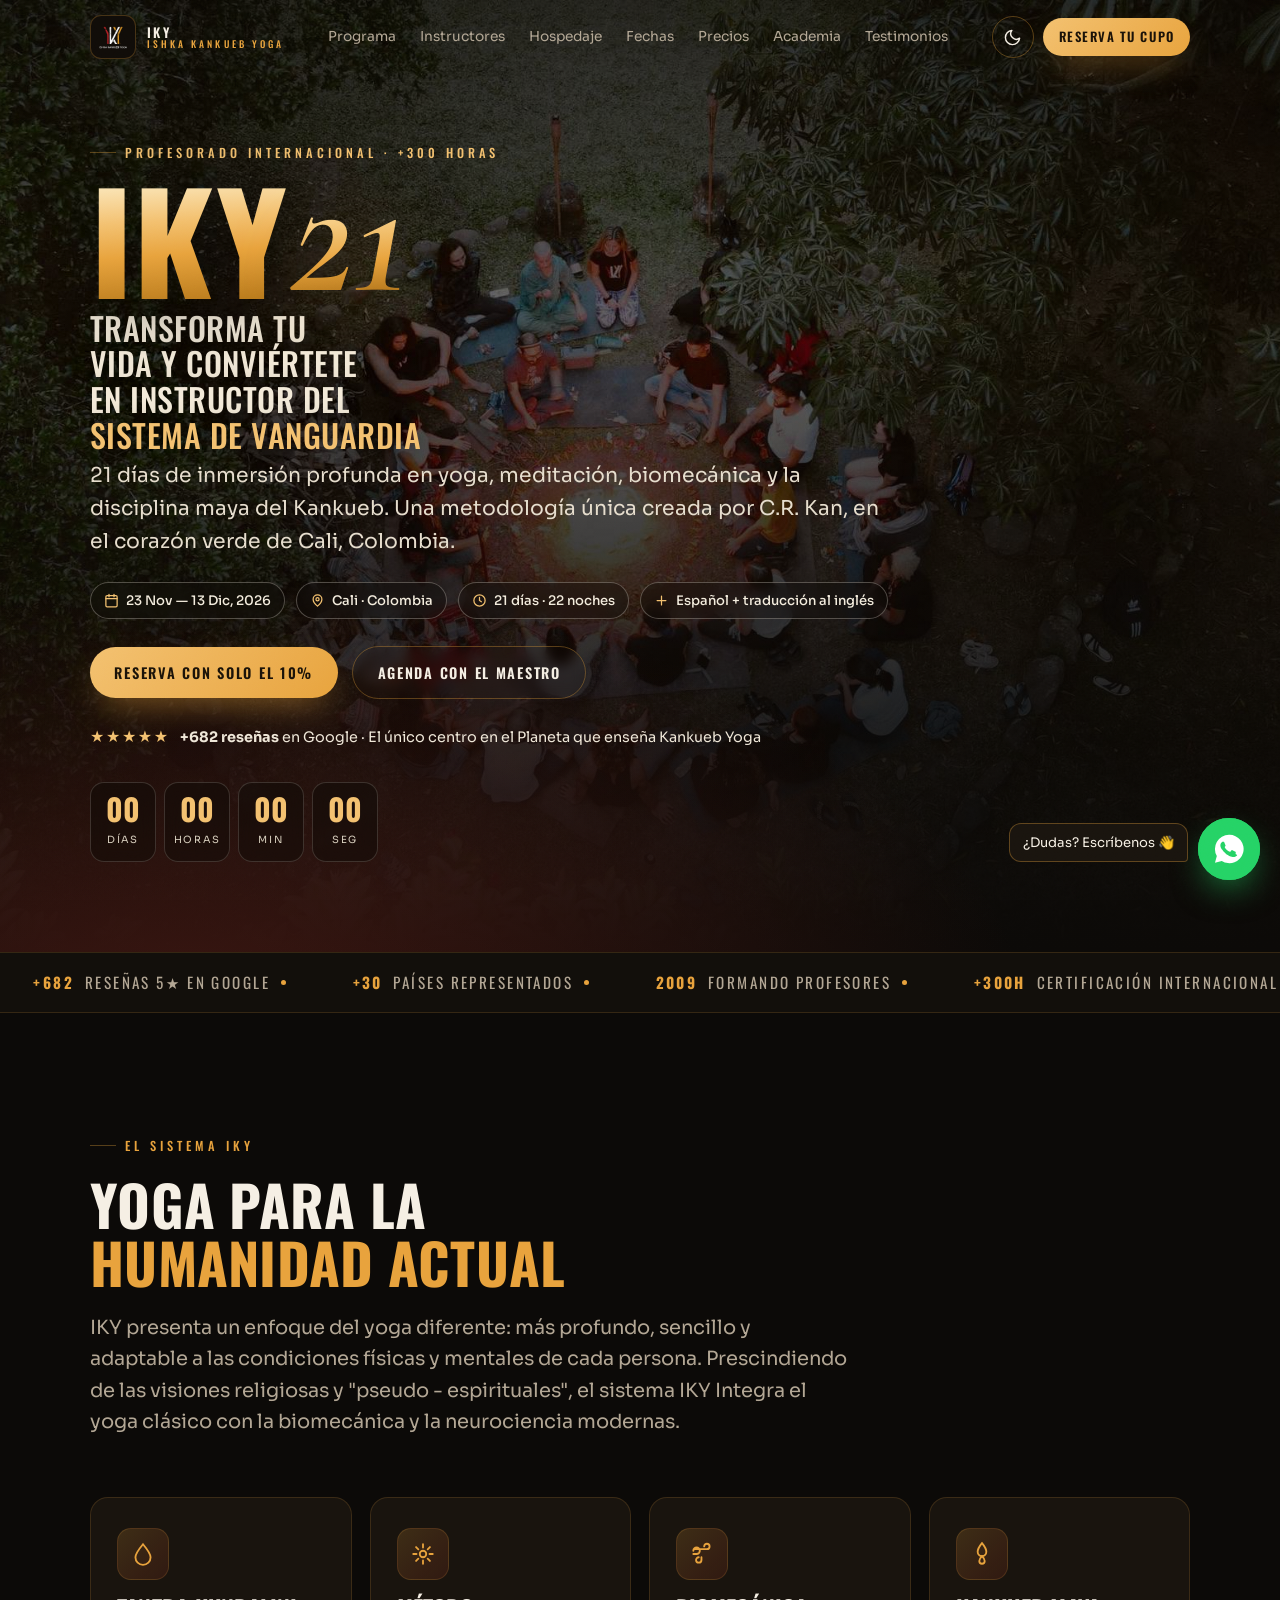
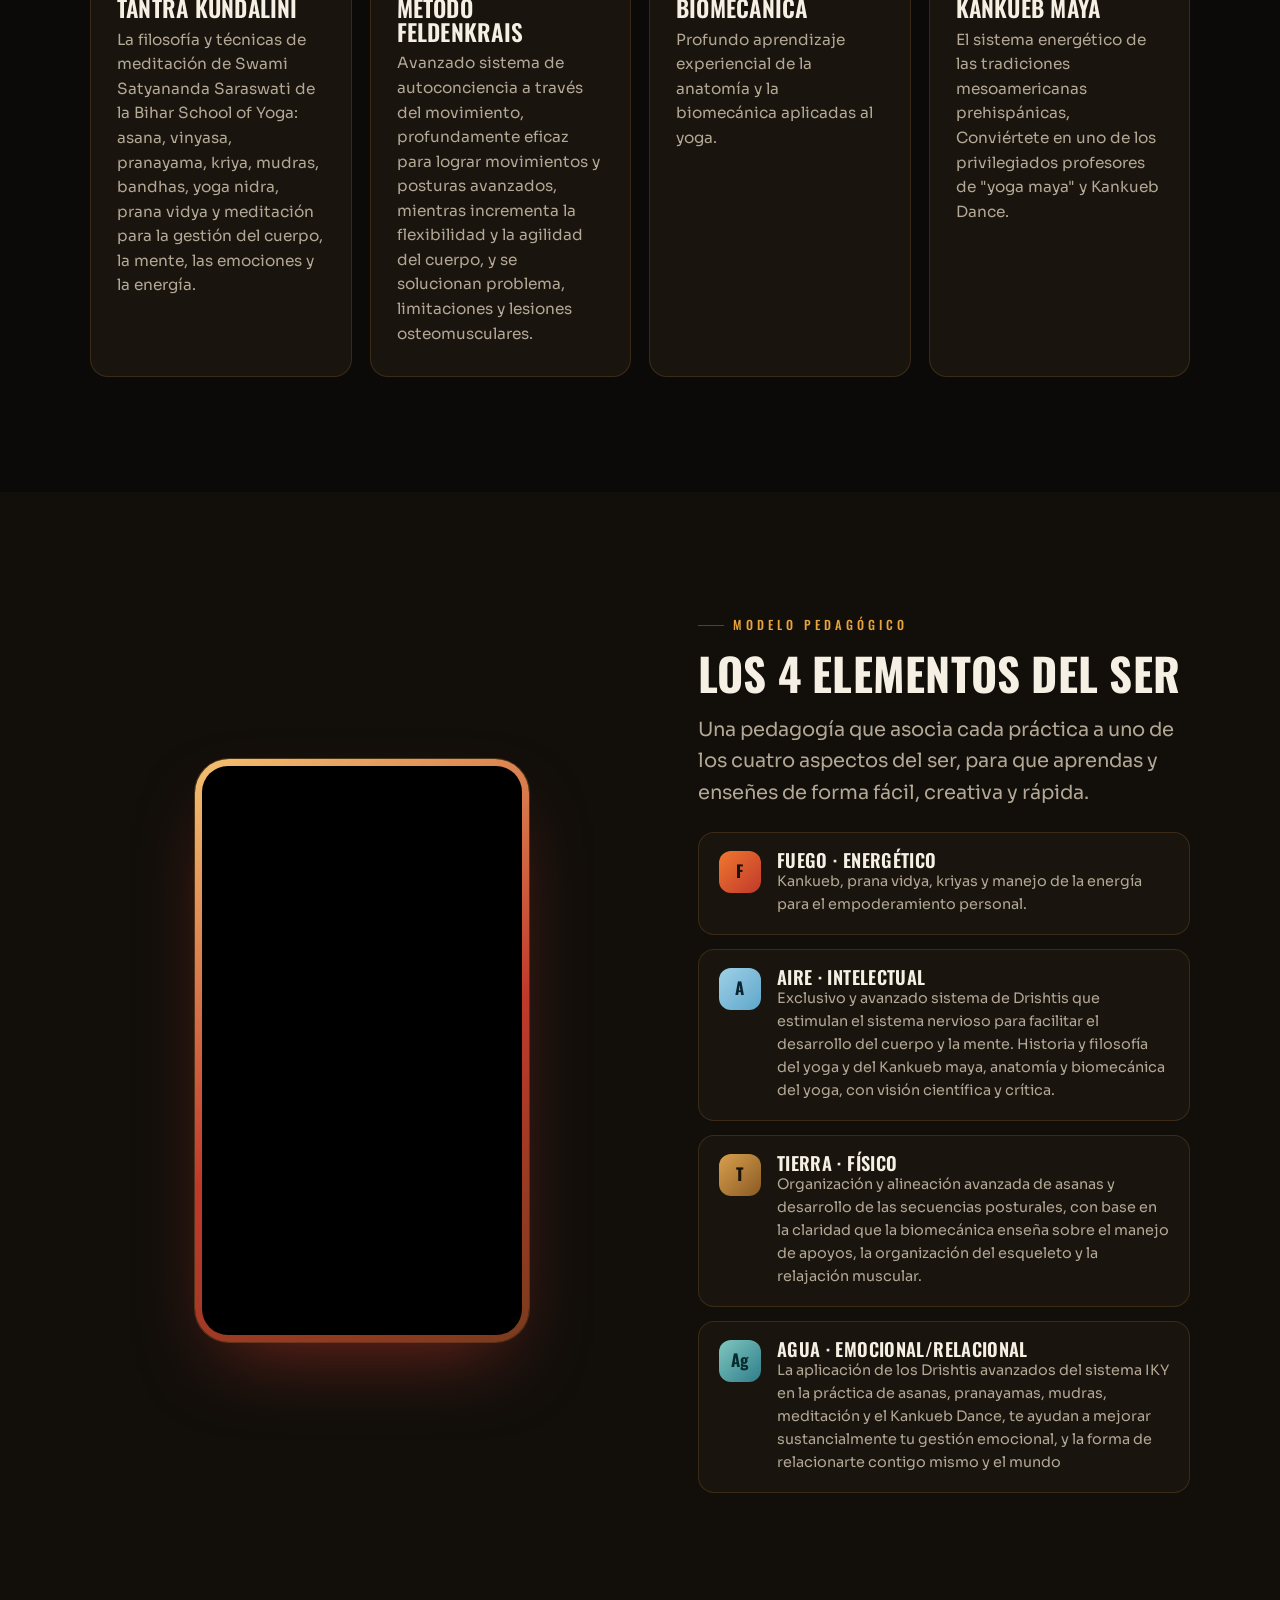
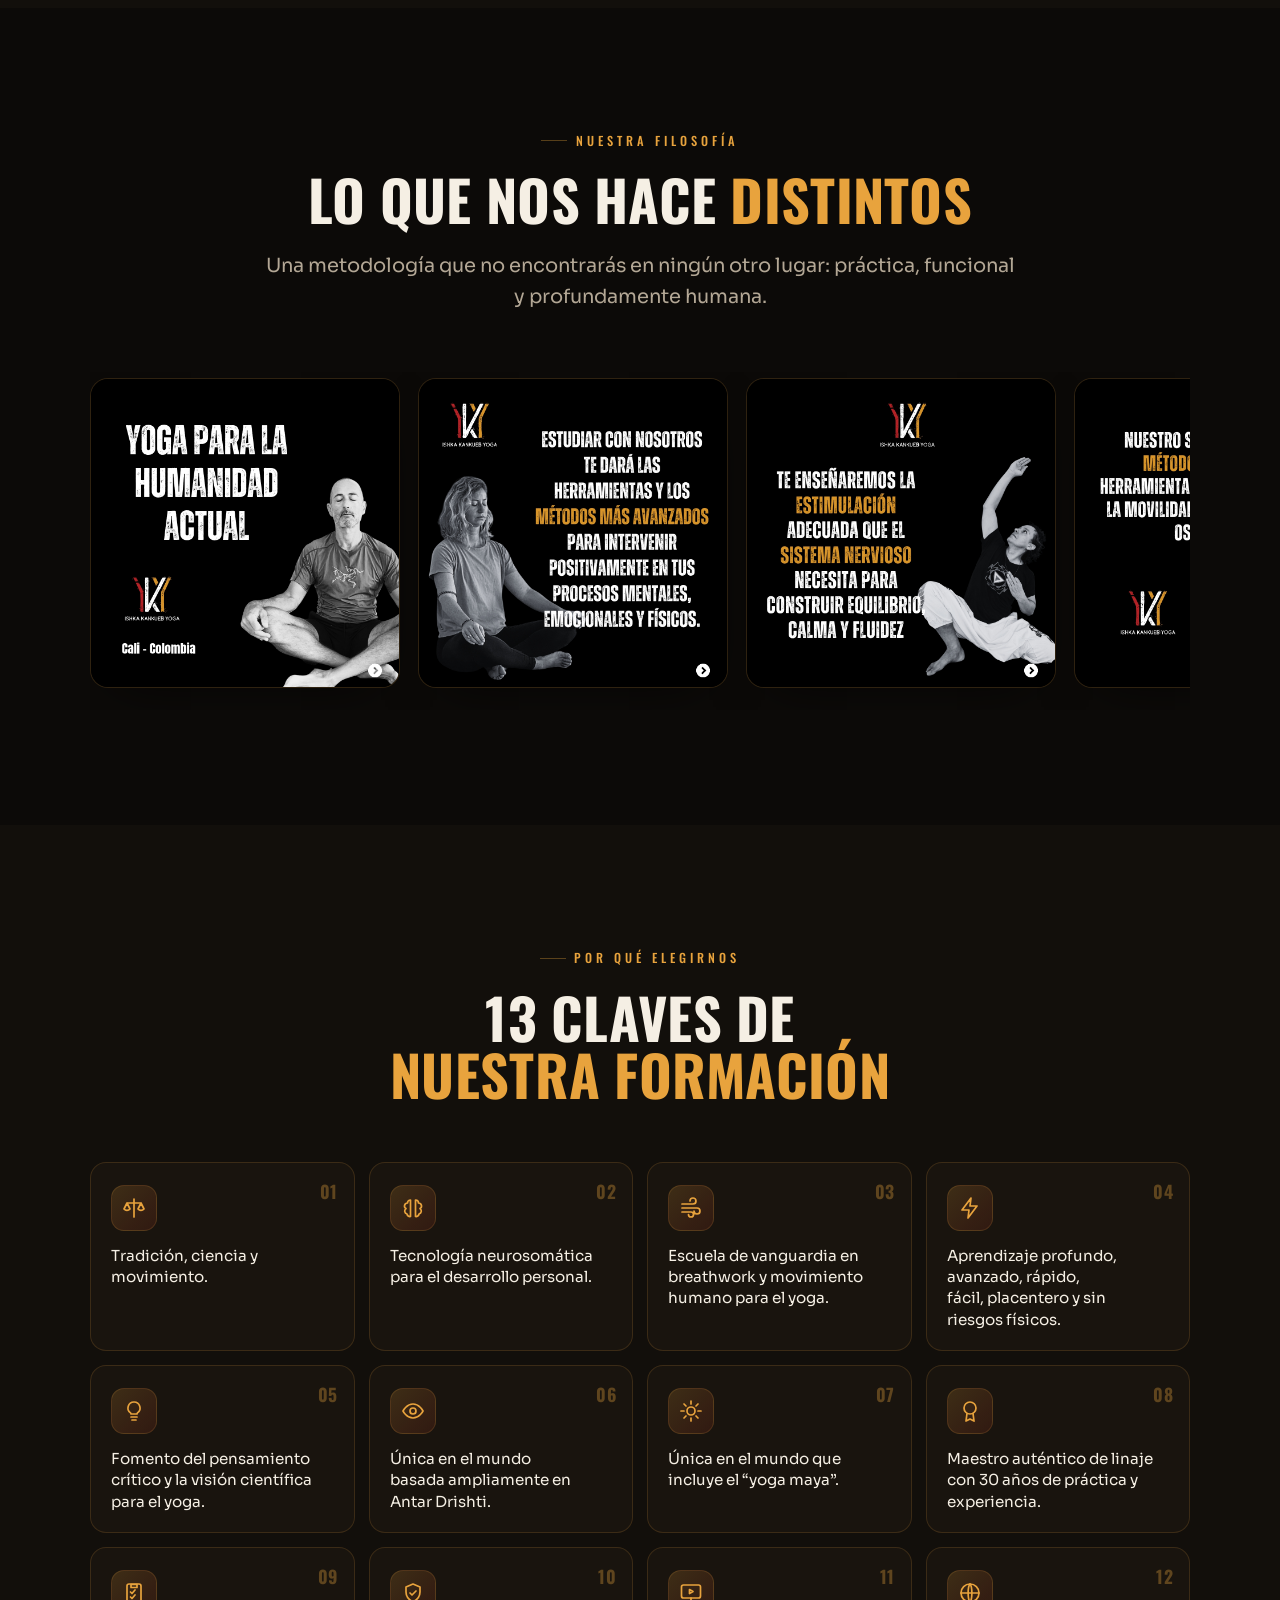
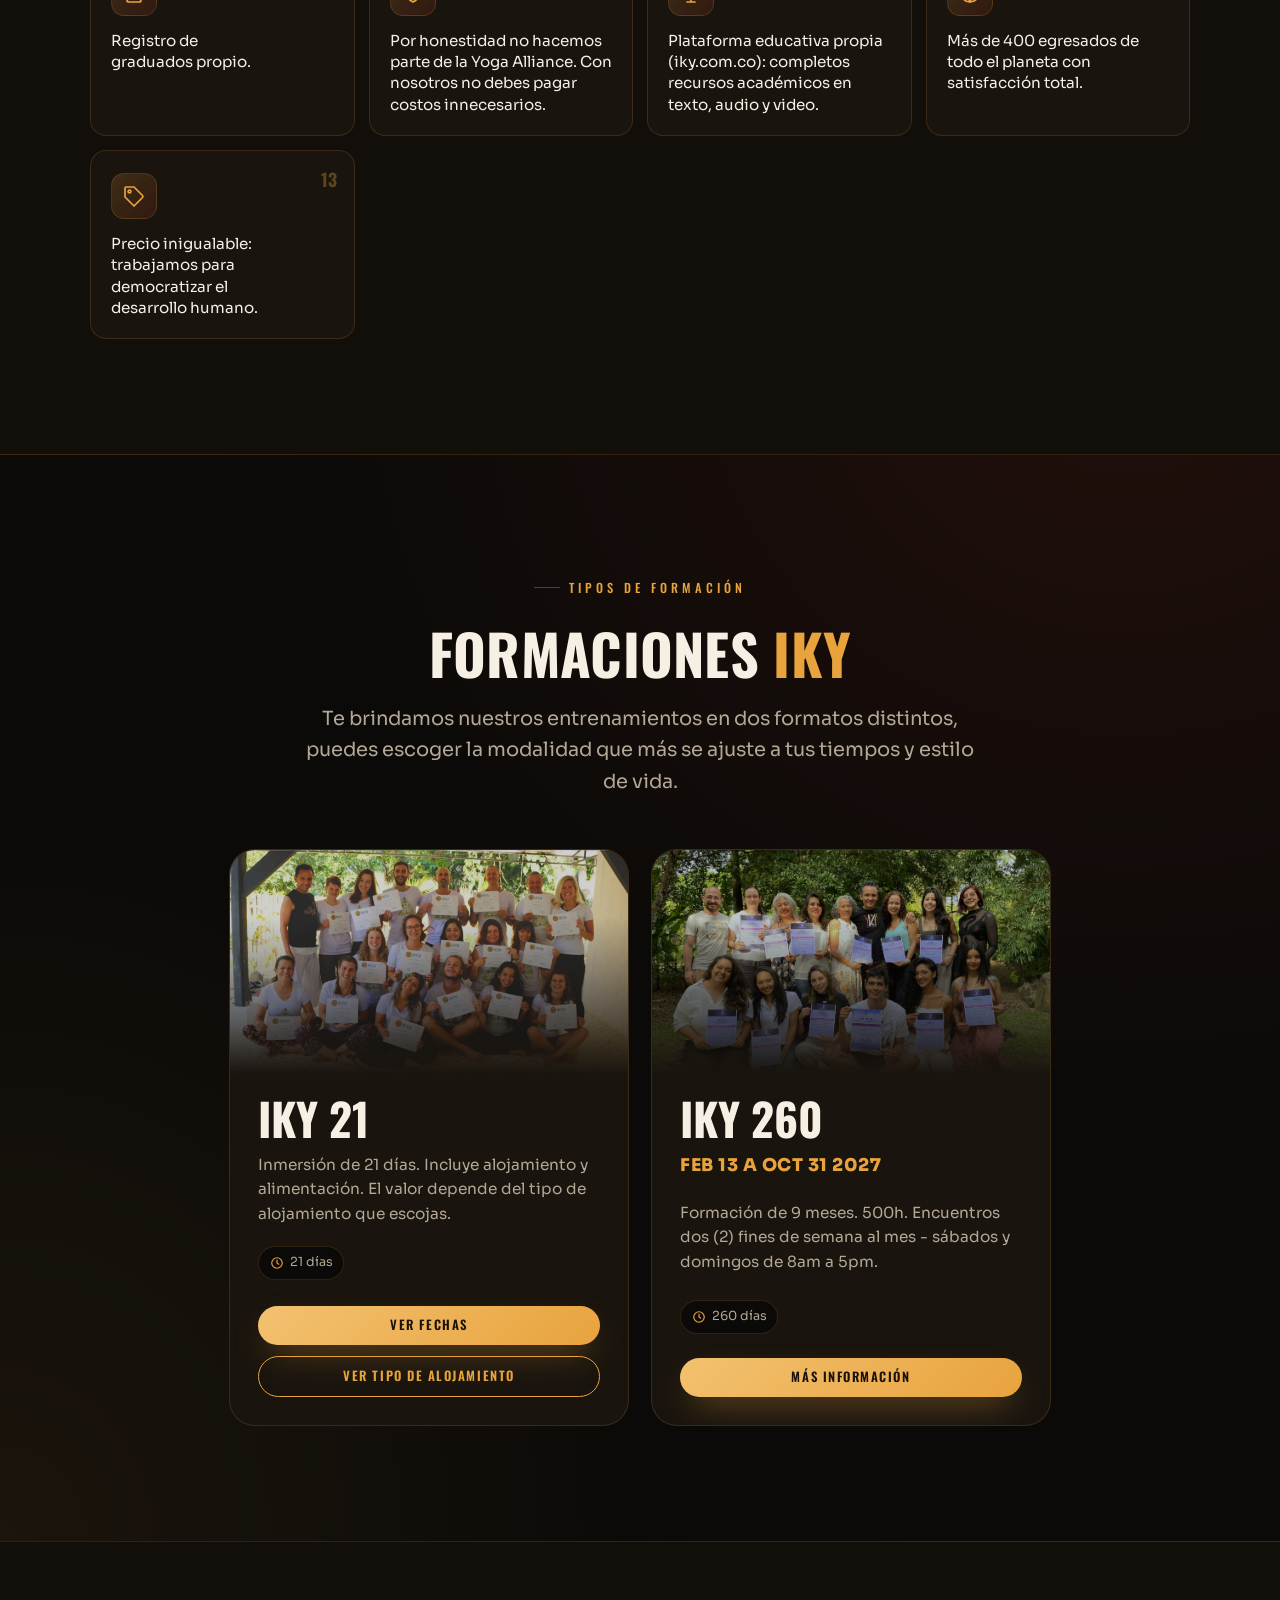
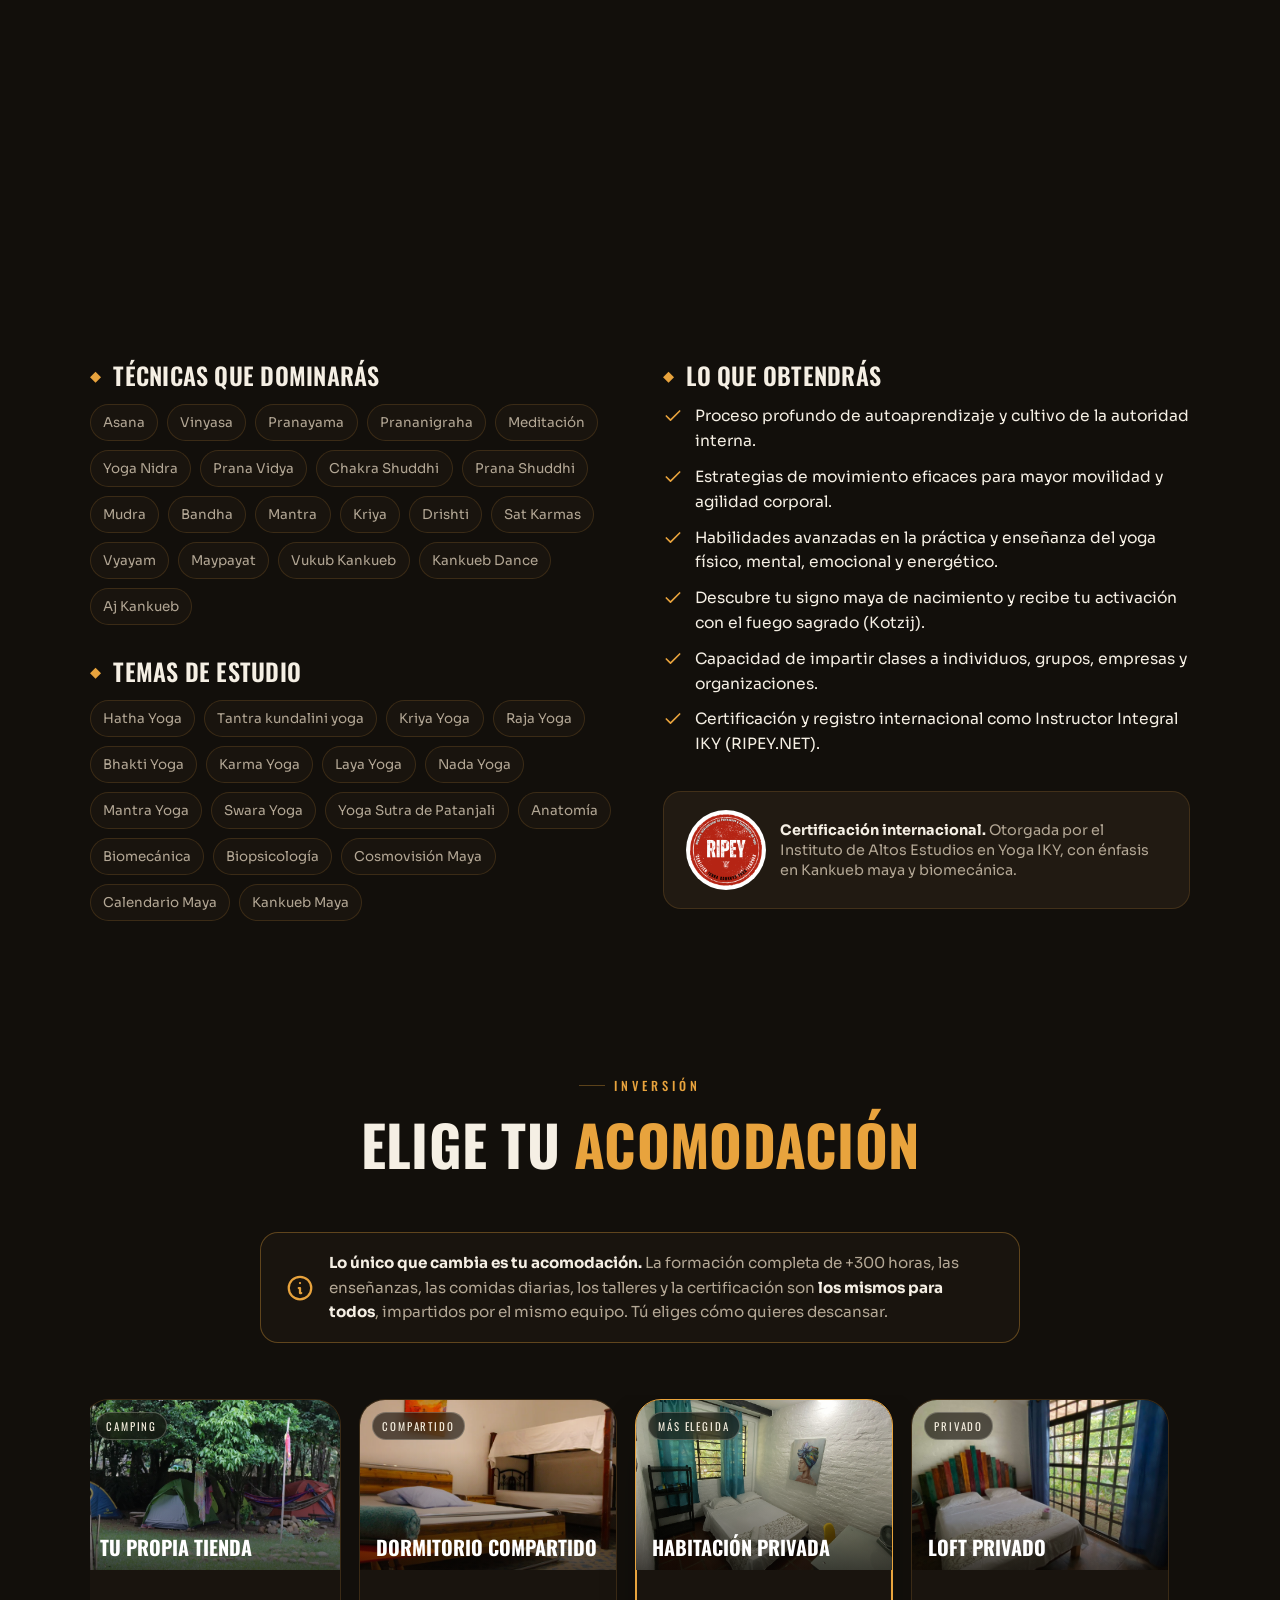
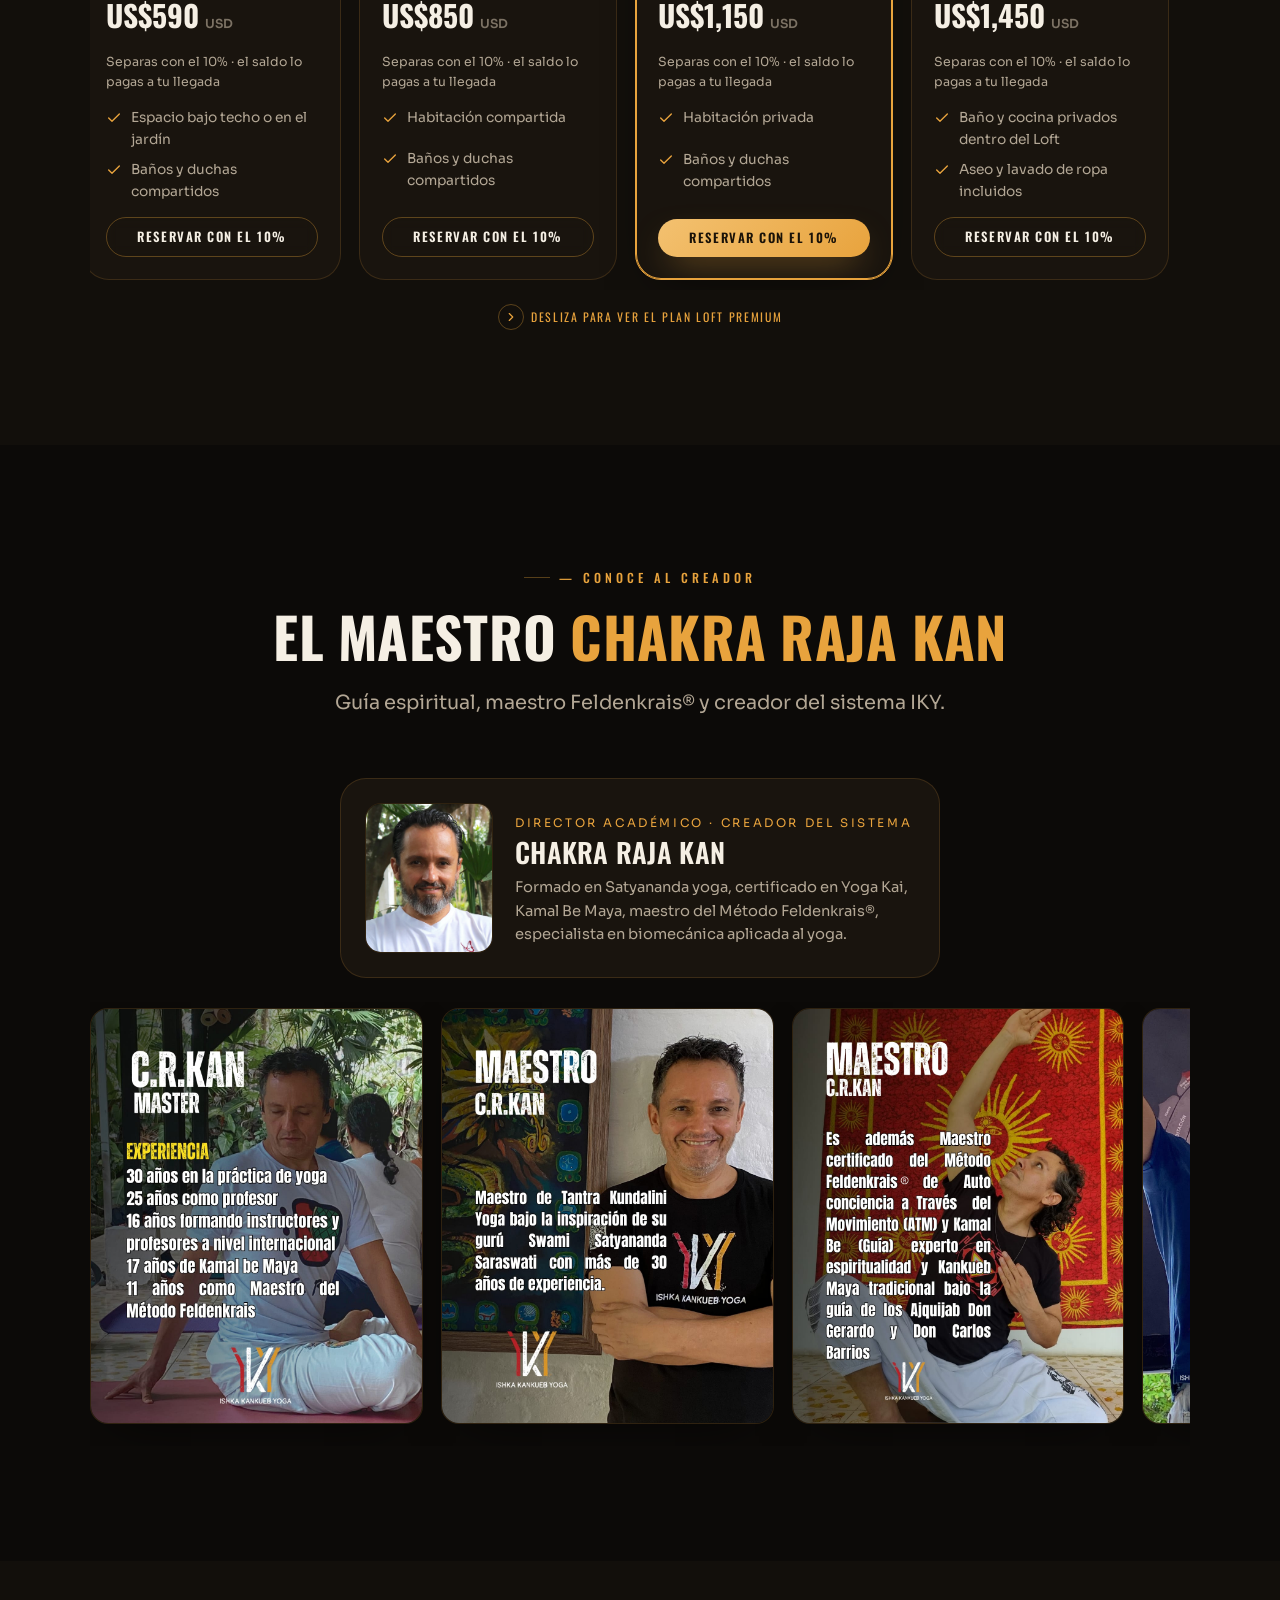
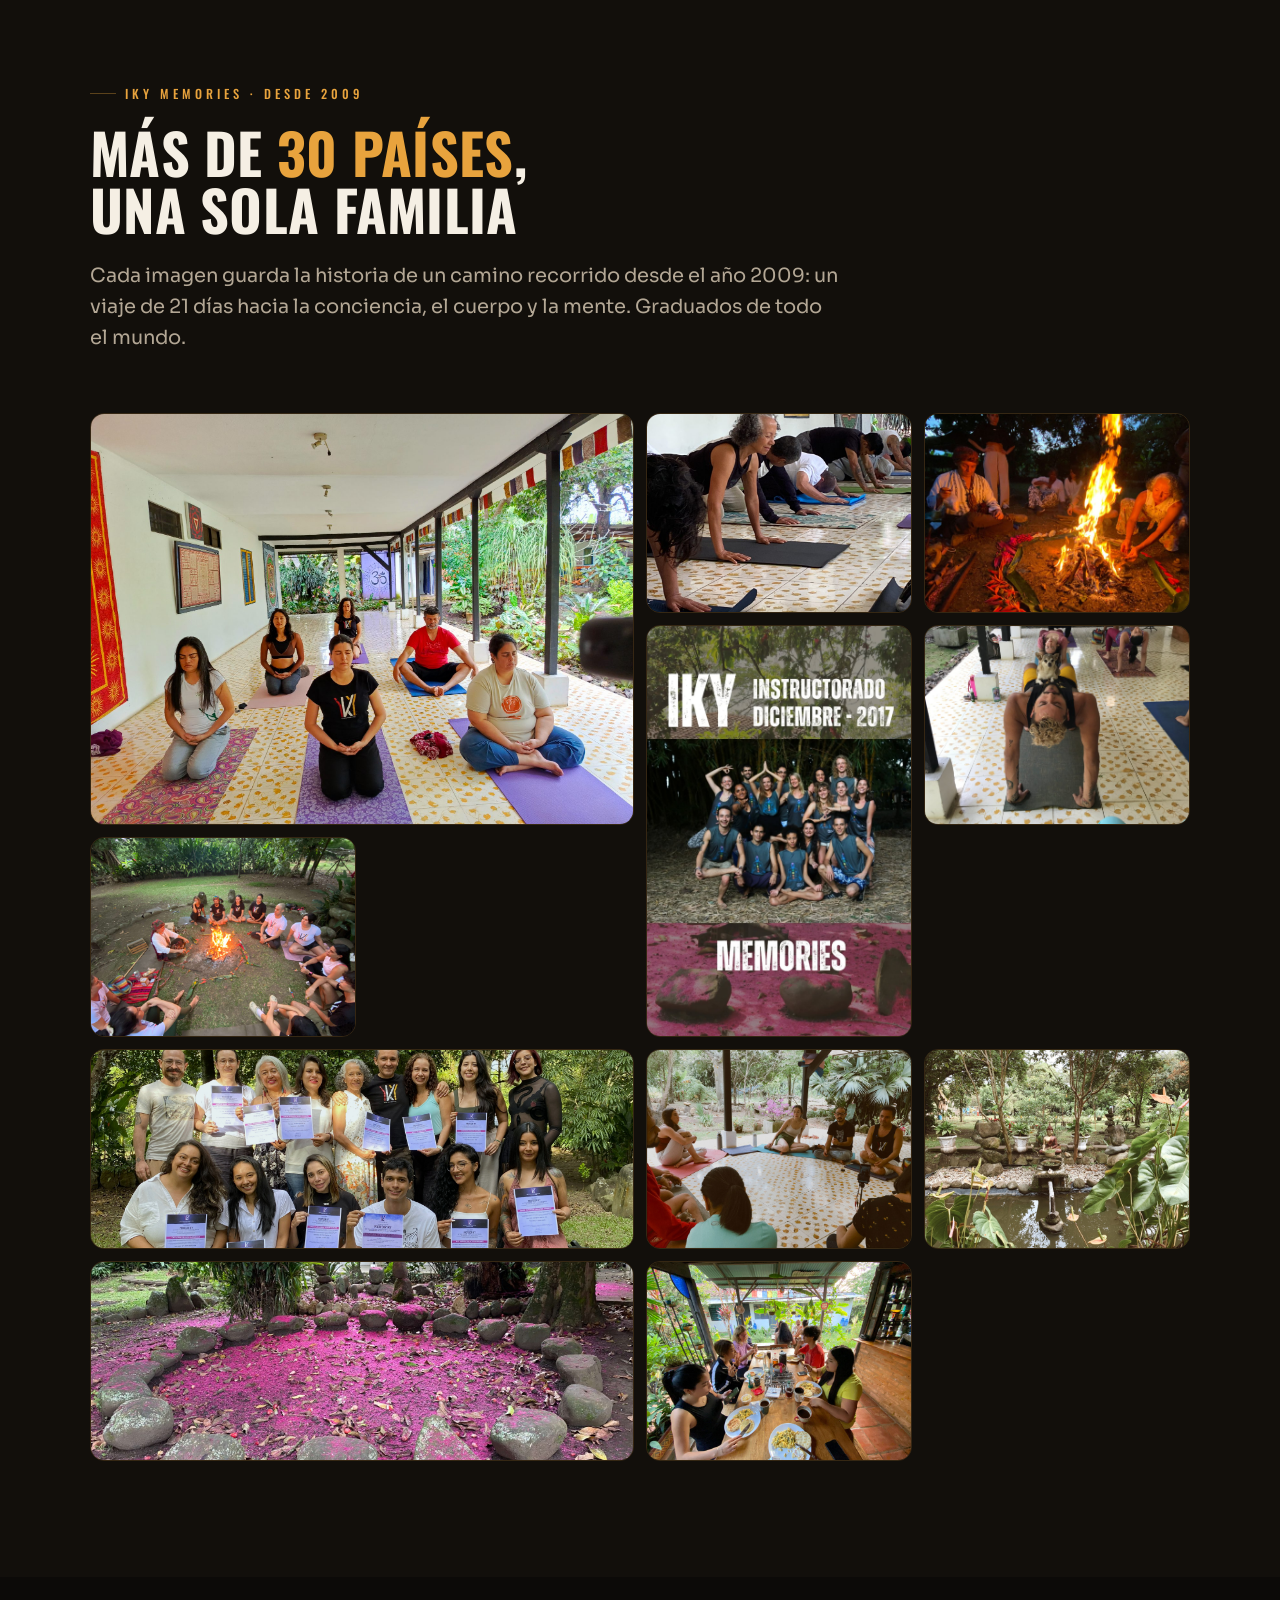
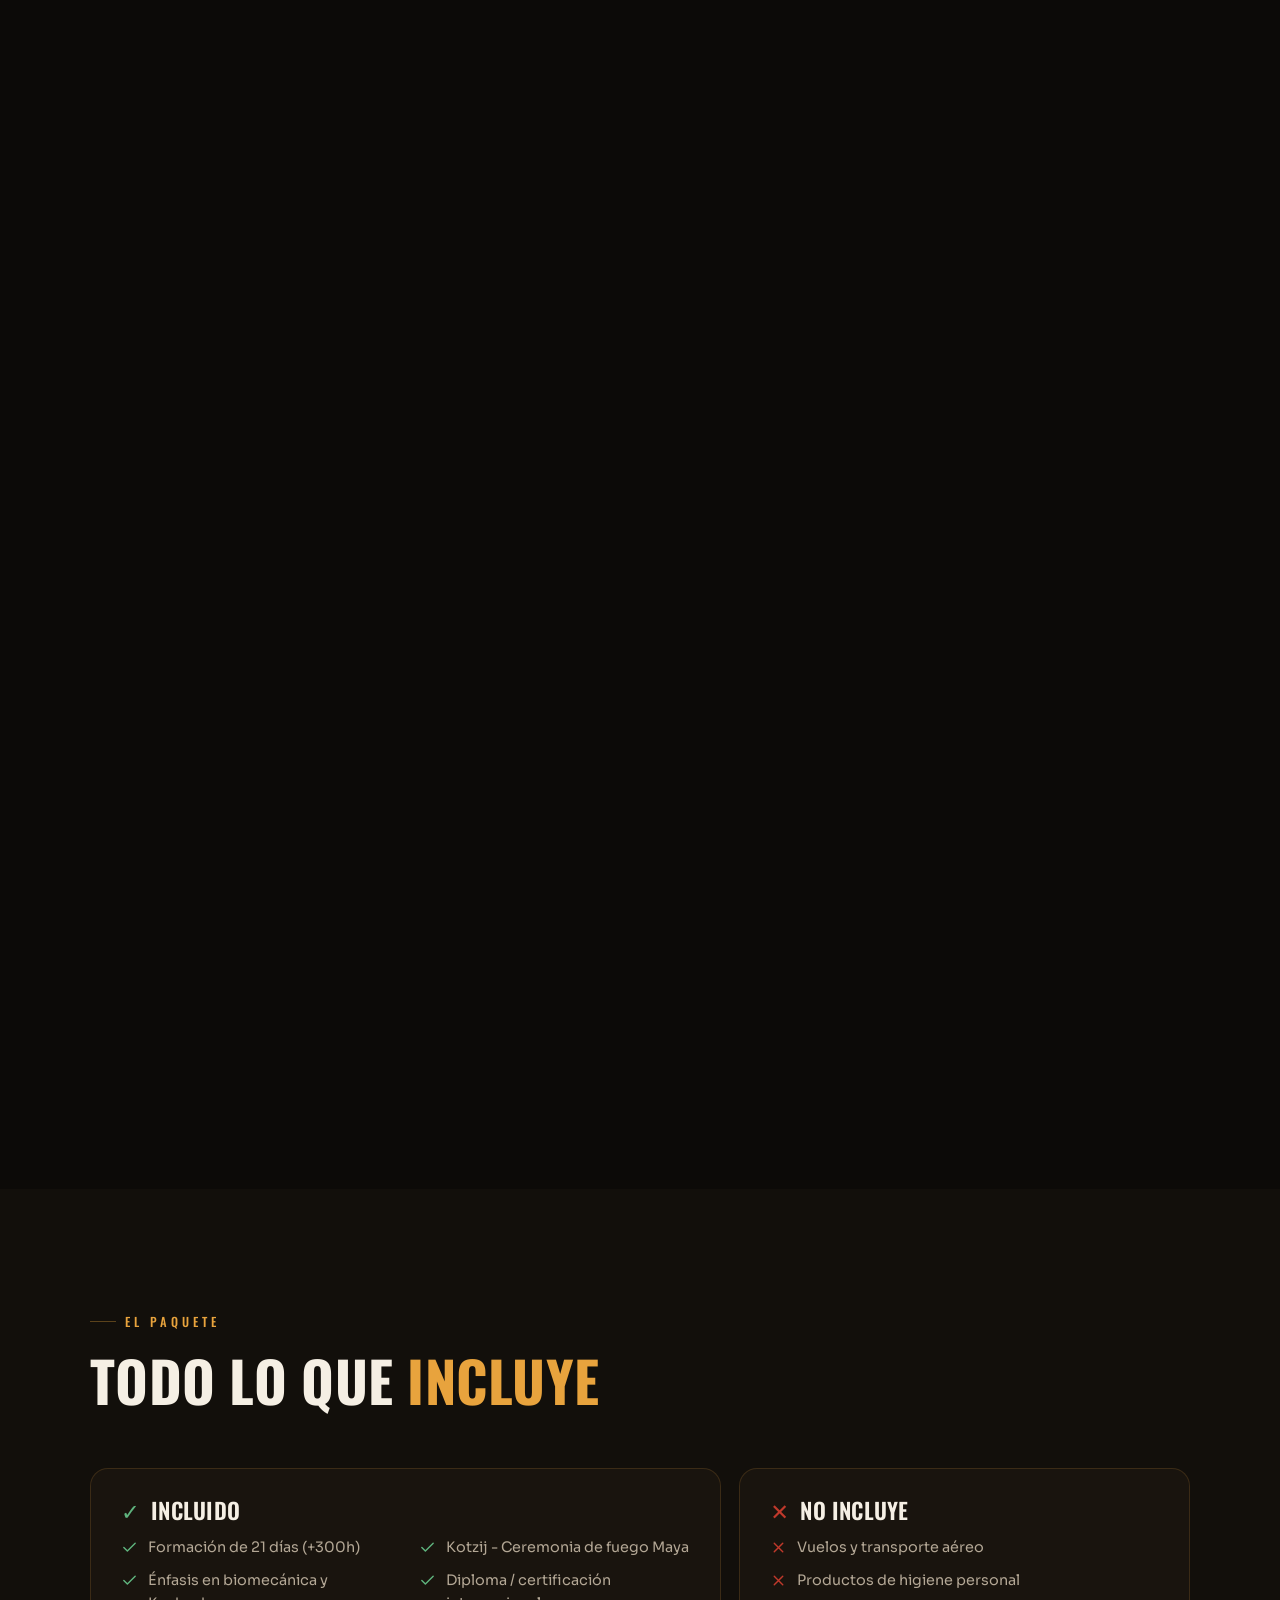
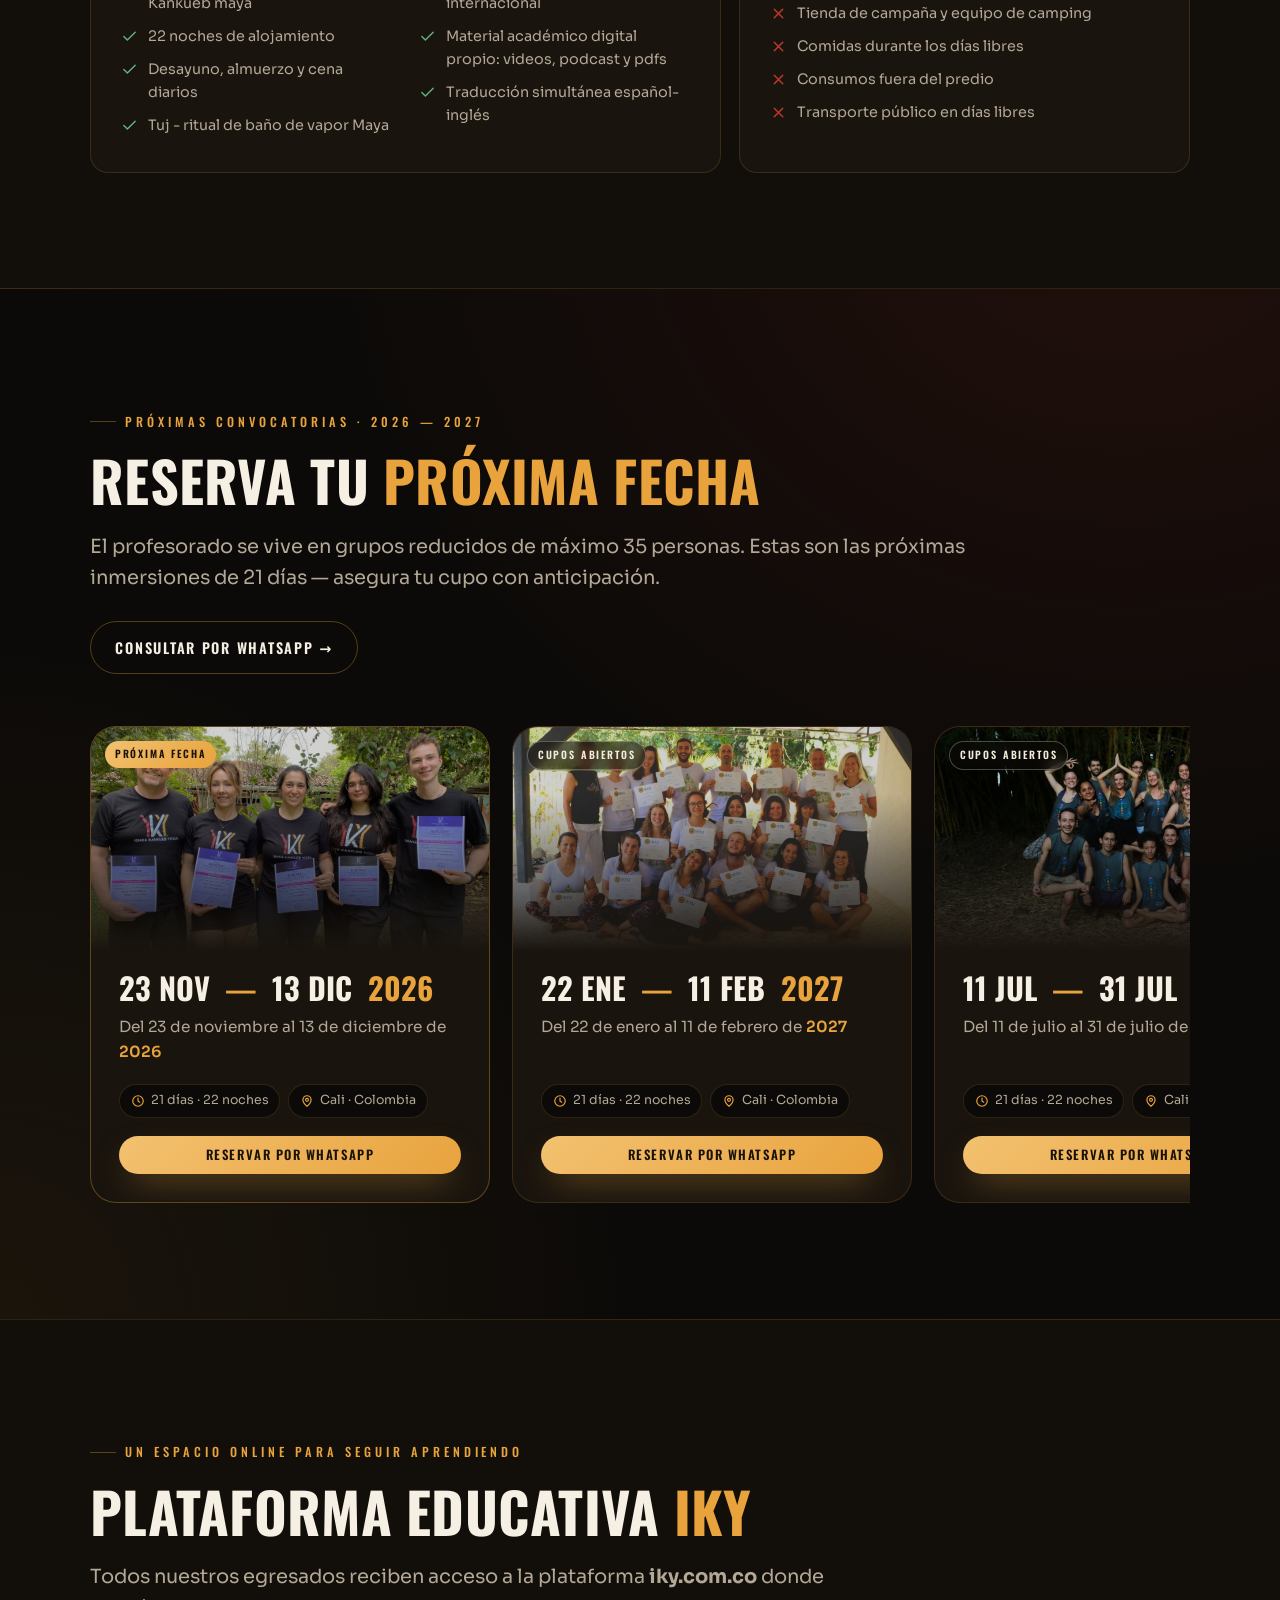
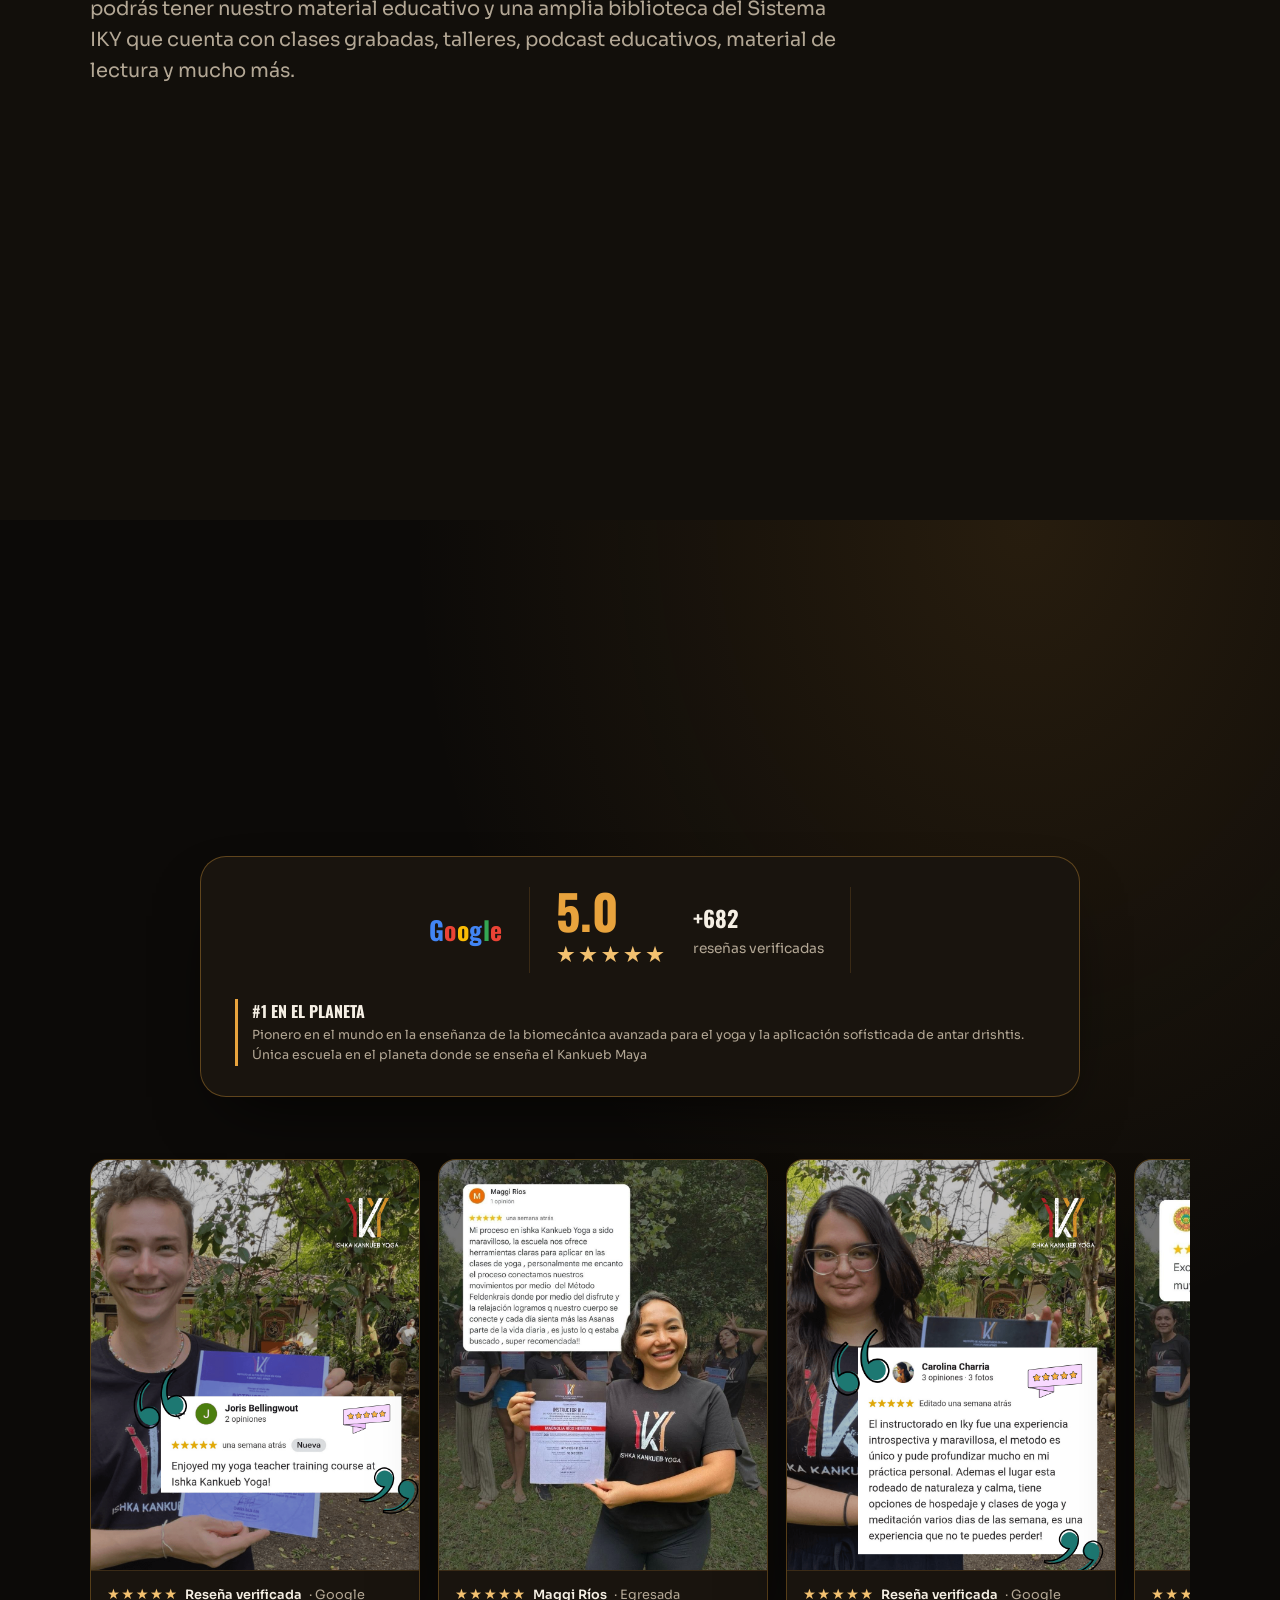
==== index.html @ 66e8e484 "Initial commit - IKY Trainings Website 2026" ====
<!DOCTYPE html>
<html lang="es" data-theme="dark">
<head>
<meta charset="UTF-8">
<meta name="viewport" content="width=device-width, initial-scale=1.0">
<title>IKY · Profesorado Internacional de Yoga, Meditación y Kankueb Maya — Cali, Colombia 2026</title>
<meta name="description" content="Profesorado de Yoga Integral IKY de +300 horas en Cali, Colombia. 21 días de inmersión en yoga, meditación, biomecánica y Kankueb maya. Inicia el 23 de noviembre de 2026. Reserva con solo el 10%.">
<link rel="preconnect" href="https://fonts.googleapis.com">
<link rel="preconnect" href="https://fonts.gstatic.com" crossorigin>
<link href="https://fonts.googleapis.com/css2?family=Cormorant+Garamond:ital,wght@0,500;0,600;0,700;1,500;1,600&family=Oswald:wght@400;500;600;700&family=Sora:wght@300;400;500;600&display=swap" rel="stylesheet">
<link rel="stylesheet" href="assets/css/styles.css">
</head>
<body>

<!-- ============ HEADER ============ -->
<header class="header" id="header">
  <div class="wrap header__bar">
    <a href="#top" class="brand" aria-label="IKY — Ishka Kankueb Yoga">
      <span class="brand__badge"><img src="assets/img/logo.png" alt="IKY"></span>
      <span class="brand__txt">IKY<small>Ishka Kankueb Yoga</small></span>
    </a>
    <nav class="nav" aria-label="Principal">
      <a href="#programa">Programa</a>
      <a href="#instructores">Instructores</a>
      <a href="#hospedaje">Hospedaje</a>
      <a href="#fechas">Fechas</a>
      <a href="#precios">Precios</a>
      <a href="#academia">Academia</a>
      <a href="#testimonios">Testimonios</a>
    </nav>
    <div class="header__actions">
      <button class="theme-toggle" id="themeToggle" aria-label="Cambiar tema claro/oscuro">
        <svg class="ico-moon" viewBox="0 0 24 24" fill="none" stroke="currentColor" stroke-width="1.8"><path d="M21 12.8A9 9 0 1 1 11.2 3a7 7 0 0 0 9.8 9.8Z" stroke-linecap="round" stroke-linejoin="round"/></svg>
        <svg class="ico-sun" viewBox="0 0 24 24" fill="none" stroke="currentColor" stroke-width="1.8"><circle cx="12" cy="12" r="4.2"/><path d="M12 2v2M12 20v2M4.9 4.9l1.4 1.4M17.7 17.7l1.4 1.4M2 12h2M20 12h2M4.9 19.1l1.4-1.4M17.7 6.3l1.4-1.4" stroke-linecap="round"/></svg>
      </button>
      <a href="#precios" class="btn btn--gold btn--sm">Reserva tu cupo</a>
      <button class="burger" id="burger" aria-label="Menú"><span></span><span></span><span></span></button>
    </div>
  </div>
</header>

<div class="mobile-menu" id="mobileMenu">
  <a href="#programa"><span>01</span>Programa</a>
  <a href="#instructores"><span>02</span>Instructores</a>
  <a href="#hospedaje"><span>03</span>Hospedaje</a>
  <a href="#fechas"><span>04</span>Fechas</a>
  <a href="#precios"><span>05</span>Precios</a>
  <a href="#academia"><span>06</span>Academia</a>
  <a href="#testimonios"><span>07</span>Testimonios</a>
</div>

<!-- ============ HERO ============ -->
<section class="hero" id="top">
  <div class="hero__bg"><img src="assets/img/web/real-hero.jpg" alt="Ishka Center, Cali — jardín, estanque y mandala del sistema IKY"></div>
  <div class="hero__veil"></div>
  <div class="hero__inner">
    <span class="eyebrow">Profesorado internacional · +300 horas</span>
    <h1 class="hero__lockup">
      <span class="hero__brand">IKY</span>
      <span class="hero__num">21</span>
    </h1>
    <p class="hero__tag">Transforma tu vida y conviértete en instructor del <em>sistema de vanguardia</em></p>
    <p class="hero__sub">21 días de inmersión profunda en yoga, meditación, biomecánica y la disciplina maya del Kankueb. Una metodología única creada por C.R. Kan, en el corazón verde de Cali, Colombia.</p>
    
    <div class="hero__meta">
      <span class="chip"><svg viewBox="0 0 24 24" fill="none" stroke="currentColor" stroke-width="2"><rect x="3" y="4" width="18" height="18" rx="2"/><path d="M3 9h18M8 2v4M16 2v4" stroke-linecap="round"/></svg> 23 Nov — 13 Dic, 2026</span>
      <span class="chip"><svg viewBox="0 0 24 24" fill="none" stroke="currentColor" stroke-width="2"><path d="M12 21s-7-5.3-7-11a7 7 0 0 1 14 0c0 5.7-7 11-7 11Z"/><circle cx="12" cy="10" r="2.5"/></svg> Cali · Colombia</span>
      <span class="chip"><svg viewBox="0 0 24 24" fill="none" stroke="currentColor" stroke-width="2"><circle cx="12" cy="12" r="9"/><path d="M12 7v5l3 2" stroke-linecap="round"/></svg> 21 días · 22 noches</span>
      <span class="chip"><svg viewBox="0 0 24 24" fill="none" stroke="currentColor" stroke-width="2"><path d="M5 12h14M12 5v14" stroke-linecap="round"/></svg> Español + traducción al inglés</span>
    </div>
    <div class="hero__cta">
      <a href="#precios" class="btn btn--gold">Reserva con solo el 10%</a>
      <a href="#agenda" class="btn btn--ghost">Agenda con el Maestro</a>
    </div>
    <div class="hero__rating">
      <span class="stars">★★★★★</span>
      <span><strong>+682 reseñas</strong> en Google · El único centro en el Planeta que enseña Kankueb Yoga</span>
    </div>
    <div class="countdown" id="countdown" aria-label="Cuenta regresiva al inicio">
      <div class="cd"><b data-cd="d">00</b><span>Días</span></div>
      <div class="cd"><b data-cd="h">00</b><span>Horas</span></div>
      <div class="cd"><b data-cd="m">00</b><span>Min</span></div>
      <div class="cd"><b data-cd="s">00</b><span>Seg</span></div>
    </div>
  </div>
</section>

<!-- ============ TRUST MARQUEE ============ -->
<div class="trust">
  <div class="trust__track" id="trustTrack">
    <!-- duplicated in JS -->
  </div>
</div>

<!-- ============ EL SISTEMA ============ -->
<section class="band band--photo" id="sistema" style="--band-img:url('assets/img/web/real-jardin-zen.jpg')">
  <div class="wrap">
    <div class="shead reveal">
      <span class="eyebrow">El Sistema IKY</span>
      <h2 class="section-title">Yoga para la <span class="gold">humanidad actual</span></h2>
      <p class="lead">IKY presenta un enfoque del yoga diferente: más profundo, sencillo y adaptable a las condiciones físicas y mentales de cada persona. Prescindiendo de las visiones religiosas y "pseudo - espirituales", el sistema IKY Integra el yoga clásico con la biomecánica y la neurociencia modernas.</p>
    </div>
    <div class="feature-grid">
         <article class="fcard reveal d3">
        <div class="fcard__ic"><svg viewBox="0 0 24 24" fill="none" stroke="currentColor" stroke-width="1.7"><path d="M12 3C7 9 5 12 5 15a7 7 0 0 0 14 0c0-3-2-6-7-12Z"/></svg></div>
        <span class="fcard__n"></span>
        <h3>Tantra Kundalini</h3>
        <p>La filosofía y técnicas de meditación de Swami Satyananda Saraswati de la Bihar School of Yoga: asana, vinyasa, pranayama, kriya, mudras, bandhas, yoga nidra, prana vidya y meditación para la gestión del cuerpo, la mente, las emociones y la energía.</p>
      </article>
       <article class="fcard reveal d2">
        <div class="fcard__ic"><svg viewBox="0 0 24 24" fill="none" stroke="currentColor" stroke-width="1.7"><circle cx="12" cy="12" r="3"/><path d="M12 3v3M12 18v3M3 12h3M18 12h3M5.6 5.6l2.1 2.1M16.3 16.3l2.1 2.1M18.4 5.6l-2.1 2.1M7.7 16.3l-2.1 2.1" stroke-linecap="round"/></svg></div>
        <span class="fcard__n"></span>
        <h3>Método Feldenkrais</h3>
        <p>Avanzado sistema de autoconciencia a través del movimiento, profundamente eficaz para lograr movimientos y posturas avanzados, mientras incrementa la flexibilidad y la agilidad del cuerpo, y se solucionan problema, limitaciones y lesiones osteomusculares.</p>
      </article>
      <article class="fcard reveal d1">
        <div class="fcard__ic"><svg viewBox="0 0 24 24" fill="none" stroke="currentColor" stroke-width="1.7"><path d="M4 9a3 3 0 1 1 3 3H4M9 15a2.5 2.5 0 1 0 2.5 2.5V15M14 5a2.5 2.5 0 1 1 2.5 2.5H6" stroke-linecap="round" stroke-linejoin="round"/></svg></div>
        <span class="fcard__n"></span>
        <h3>Biomecánica</h3>
        <p>Profundo aprendizaje experiencial de la anatomía y la biomecánica aplicadas al yoga.</p>
      </article>
      
      <article class="fcard reveal">
        <div class="fcard__ic"><svg viewBox="0 0 24 24" fill="none" stroke="currentColor" stroke-width="1.7"><path d="M12 2c2.5 3 4 5.5 4 8a4 4 0 0 1-8 0c0-2.5 1.5-5 4-8Z"/><path d="M12 14c1.5 1.5 2.5 3 2.5 4.5a2.5 2.5 0 0 1-5 0c0-1.5 1-3 2.5-4.5Z"/></svg></div>
        <span class="fcard__n"></span>
        <h3>Kankueb Maya</h3>
        <p>El sistema energético de las tradiciones mesoamericanas prehispánicas, Conviértete en uno de los privilegiados profesores de "yoga maya" y Kankueb Dance.</p>
      </article>
     
    </div>
  </div>
</section>

<!-- ============ 4 ELEMENTOS / MANDALA ============ -->
<section class="band band--alt">
  <div class="wrap">
    <div class="elements">
      <!-- ========== VIDEO · 4 ELEMENTOS (YouTube, embed directo) ==========
           PARA CAMBIAR EL VIDEO: cambia SOLO el ID del video en la URL del iframe
           ( .../embed/ESTE_ID?... ). El video debe estar PÚBLICO y permitir inserción. -->
      <div class="method-frame reveal">
        <div class="video-embed video-embed--vertical">
          <iframe src="https://www.youtube.com/embed/tKlFHOVv6C8?rel=0&modestbranding=1&playsinline=1"
            title="Testimonio en video del método IKY"
            loading="lazy"
            allow="accelerometer; autoplay; clipboard-write; encrypted-media; gyroscope; picture-in-picture; web-share"
            referrerpolicy="strict-origin-when-cross-origin"
            allowfullscreen></iframe>
        </div>
      </div>
      <div>
        <span class="eyebrow reveal">Modelo pedagógico</span>
        <h2 class="section-title reveal" style="font-size:clamp(1.8rem,4vw,2.8rem)">Los 4 elementos del ser</h2>
        <p class="lead reveal" style="margin-bottom:24px">Una pedagogía que asocia cada práctica a uno de los cuatro aspectos del ser, para que aprendas y enseñes de forma fácil, creativa y rápida.</p>
        <div class="el-list">
          <div class="el el--fuego reveal"><div class="el__dot">F</div><div><h4>Fuego · Energético</h4><p>Kankueb, prana vidya, kriyas y manejo de la energía para el empoderamiento personal.</p></div></div>
          <div class="el el--aire reveal d1"><div class="el__dot">A</div><div><h4>Aire · Intelectual</h4><p>Exclusivo y avanzado sistema de Drishtis que estimulan el sistema nervioso para facilitar el desarrollo del cuerpo y la mente. Historia y filosofía del yoga y del Kankueb maya, anatomía y biomecánica del yoga, con visión científica y crítica.</p></div></div>
          <div class="el el--tierra reveal d2"><div class="el__dot">T</div><div><h4>Tierra · Físico</h4><p>Organización y alineación avanzada de asanas y desarrollo de las secuencias posturales, con base en la claridad que la biomecánica enseña sobre el manejo de apoyos, la organización del esqueleto y la relajación muscular.</p></div></div>
          <div class="el el--agua reveal d3"><div class="el__dot">Ag</div><div><h4>Agua · Emocional/relacional</h4><p>La aplicación de los Drishtis avanzados del sistema IKY en la práctica de asanas, pranayamas, mudras, meditación y el Kankueb Dance, te ayudan a mejorar sustancialmente tu gestión emocional, y la forma de relacionarte contigo mismo y el mundo</p></div></div>
        </div>
      </div>
    </div>
  </div>
</section>

<!-- ============ FILOSOFÍA RAIL ============ -->
<section class="band">
  <div class="wrap">
    <div class="shead center reveal">
      <span class="eyebrow" style="justify-content:center">Nuestra filosofía</span>
      <h2 class="section-title">Lo que nos hace <span class="gold">distintos</span></h2>
      <p class="lead">Una metodología que no encontrarás en ningún otro lugar: práctica, funcional y profundamente humana.</p>
    </div>
  </div>
  <div class="wrap reveal">
    <div class="qrail">
      <div class="qcard"><img src="assets/img/filo-1.jpg" alt="Filosofía IKY 1" loading="lazy"></div>
      <div class="qcard"><img src="assets/img/filo-2.jpg" alt="Filosofía IKY 2" loading="lazy"></div>
      <div class="qcard"><img src="assets/img/filo-3.jpg" alt="Filosofía IKY 3" loading="lazy"></div>
      <div class="qcard"><img src="assets/img/filo-4.jpg" alt="Filosofía IKY 4" loading="lazy"></div>
      <div class="qcard"><img src="assets/img/filo-5.jpg" alt="Filosofía IKY 5" loading="lazy"></div>
      <div class="qcard"><img src="assets/img/filo-6.jpg" alt="Filosofía IKY 6" loading="lazy"></div>
      <div class="qcard"><img src="assets/img/filo-7.jpg" alt="Filosofía IKY 7" loading="lazy"></div>
      <div class="qcard"><img src="assets/img/filo-8.jpg" alt="Filosofía IKY 8" loading="lazy"></div>
      <div class="qcard"><img src="assets/img/filo-9.jpg" alt="Filosofía IKY 9" loading="lazy"></div>
      <div class="qcard"><img src="assets/img/filo-10.jpg" alt="Filosofía IKY 10" loading="lazy"></div>
    </div>
  </div>
</section>

<!-- ============ 13 CLAVES + PARA TI ============ -->
<section class="band band--alt" id="claves">
  <div class="wrap">
    <div class="shead center reveal">
      <span class="eyebrow" style="justify-content:center">Por qué elegirnos</span>
      <h2 class="section-title">13 claves de <span class="gold">nuestra formación</span></h2>
    </div>

    <div class="keys keys--slider reveal">
      <article class="key"><span class="key__n">01</span><span class="key__ic"><svg viewBox="0 0 24 24" fill="none" stroke="currentColor" stroke-width="1.7"><path d="M12 3v18M5 7l-3 6a4 4 0 0 0 6 0L5 7Zm14 0-3 6a4 4 0 0 0 6 0l-3-6Z" stroke-linecap="round" stroke-linejoin="round"/><path d="M6 7h12" stroke-linecap="round"/></svg></span><p>Tradición, ciencia y movimiento.</p></article>
      <article class="key"><span class="key__n">02</span><span class="key__ic"><svg viewBox="0 0 24 24" fill="none" stroke="currentColor" stroke-width="1.7"><path d="M9.5 4a3 3 0 0 0-3 3 3 3 0 0 0-1.5 5.6A3 3 0 0 0 6 18a3 3 0 0 0 3.5 2.5V4Zm5 0a3 3 0 0 1 3 3 3 3 0 0 1 1.5 5.6A3 3 0 0 1 18 18a3 3 0 0 1-3.5 2.5V4Z" stroke-linecap="round" stroke-linejoin="round"/></svg></span><p>Tecnología neurosomática para el desarrollo personal.</p></article>
      <article class="key"><span class="key__n">03</span><span class="key__ic"><svg viewBox="0 0 24 24" fill="none" stroke="currentColor" stroke-width="1.7"><path d="M3 8h11a3 3 0 1 0-3-3M3 12h15a3 3 0 1 1-3 3M3 16h9a2.5 2.5 0 1 1-2.5 2.5" stroke-linecap="round" stroke-linejoin="round"/></svg></span><p>Escuela de vanguardia en breathwork y movimiento humano para el yoga.</p></article>
      <article class="key"><span class="key__n">04</span><span class="key__ic"><svg viewBox="0 0 24 24" fill="none" stroke="currentColor" stroke-width="1.7"><path d="M13 2 4 14h7l-1 8 9-12h-7l1-8Z" stroke-linecap="round" stroke-linejoin="round"/></svg></span><p>Aprendizaje profundo, avanzado, rápido, fácil, placentero y sin riesgos físicos.</p></article>
      <article class="key"><span class="key__n">05</span><span class="key__ic"><svg viewBox="0 0 24 24" fill="none" stroke="currentColor" stroke-width="1.7"><path d="M9 18h6M10 21h4M12 3a6 6 0 0 0-3.5 10.9c.5.4.5.7.5 1.1h6c0-.4 0-.7.5-1.1A6 6 0 0 0 12 3Z" stroke-linecap="round" stroke-linejoin="round"/></svg></span><p>Fomento del pensamiento crítico y la visión científica para el yoga.</p></article>
      <article class="key"><span class="key__n">06</span><span class="key__ic"><svg viewBox="0 0 24 24" fill="none" stroke="currentColor" stroke-width="1.7"><path d="M2 12s3.5-7 10-7 10 7 10 7-3.5 7-10 7-10-7-10-7Z" stroke-linecap="round" stroke-linejoin="round"/><circle cx="12" cy="12" r="3"/></svg></span><p>Única en el mundo basada ampliamente en Antar Drishti.</p></article>
      <article class="key"><span class="key__n">07</span><span class="key__ic"><svg viewBox="0 0 24 24" fill="none" stroke="currentColor" stroke-width="1.7"><circle cx="12" cy="12" r="4"/><path d="M12 2v3M12 19v3M2 12h3M19 12h3M5 5l2 2M17 17l2 2M19 5l-2 2M7 17l-2 2" stroke-linecap="round"/></svg></span><p>Única en el mundo que incluye el “yoga maya”.</p></article>
      <article class="key"><span class="key__n">08</span><span class="key__ic"><svg viewBox="0 0 24 24" fill="none" stroke="currentColor" stroke-width="1.7"><circle cx="12" cy="9" r="6"/><path d="M9 14.5 8 22l4-2 4 2-1-7.5" stroke-linecap="round" stroke-linejoin="round"/></svg></span><p>Maestro auténtico de linaje con 30 años de práctica y experiencia.</p></article>
      <article class="key"><span class="key__n">09</span><span class="key__ic"><svg viewBox="0 0 24 24" fill="none" stroke="currentColor" stroke-width="1.7"><rect x="5" y="3" width="14" height="18" rx="2"/><path d="M9 3.5h6v3H9zM8.5 11l1.5 1.5L13 9M8.5 16l1.5 1.5L13 14" stroke-linecap="round" stroke-linejoin="round"/></svg></span><p>Registro de graduados propio.</p></article>
      <article class="key"><span class="key__n">10</span><span class="key__ic"><svg viewBox="0 0 24 24" fill="none" stroke="currentColor" stroke-width="1.7"><path d="M12 3 5 6v5c0 4.5 3 8 7 10 4-2 7-5.5 7-10V6l-7-3Z" stroke-linecap="round" stroke-linejoin="round"/><path d="m9 12 2 2 4-4" stroke-linecap="round" stroke-linejoin="round"/></svg></span><p>Por honestidad no hacemos parte de la Yoga Alliance. Con nosotros no debes pagar costos innecesarios.</p></article>
      <article class="key"><span class="key__n">11</span><span class="key__ic"><svg viewBox="0 0 24 24" fill="none" stroke="currentColor" stroke-width="1.7"><rect x="2.5" y="4" width="19" height="13" rx="2"/><path d="M8 21h8M12 17v4M10.5 8.5l3.5 2-3.5 2v-4Z" stroke-linecap="round" stroke-linejoin="round"/></svg></span><p>Plataforma educativa propia (iky.com.co): completos recursos académicos en texto, audio y video.</p></article>
      <article class="key"><span class="key__n">12</span><span class="key__ic"><svg viewBox="0 0 24 24" fill="none" stroke="currentColor" stroke-width="1.7"><circle cx="12" cy="12" r="9"/><path d="M3 12h18M12 3c2.5 2.7 2.5 15.3 0 18M12 3c-2.5 2.7-2.5 15.3 0 18" stroke-linecap="round" stroke-linejoin="round"/></svg></span><p>Más de 400 egresados de todo el planeta con satisfacción total.</p></article>
      <article class="key"><span class="key__n">13</span><span class="key__ic"><svg viewBox="0 0 24 24" fill="none" stroke="currentColor" stroke-width="1.7"><path d="M20.5 13.5 12 22l-9-9V4a1 1 0 0 1 1-1h8l8.5 8.5a1.5 1.5 0 0 1 0 2Z" stroke-linecap="round" stroke-linejoin="round"/><circle cx="7.5" cy="7.5" r="1.4"/></svg></span><p>Precio inigualable: trabajamos para democratizar el desarrollo humano.</p></article>
    </div>
    <div class="rail-hint rail-hint--m" aria-hidden="true">
      <span class="rail-hint__ic"><svg viewBox="0 0 24 24" fill="none" stroke="currentColor" stroke-width="2"><path d="M9 6l6 6-6 6" stroke-linecap="round" stroke-linejoin="round"/></svg></span>
      Desliza para ver más
    </div>
  </div>
</section>

<!-- ============ IKY FORMATOS ============ -->
<section class="band fechas-band" id="formatos">
  <div class="wrap">
    <div class="fechas-head reveal" style="text-align: center; justify-content: center; width: 100%;">
      <div style="margin: 0 auto;">
        <span class="eyebrow" style="justify-content:center; margin-bottom: 0.5em;">Tipos de Formación</span>
        <h2 class="section-title">Formaciones <span class="gold">IKY</span></h2>
        <p class="lead" style="max-width: 700px; margin: 0 auto;">Te brindamos nuestros entrenamientos en dos formatos distintos, puedes escoger la modalidad que más se ajuste a tus tiempos y estilo de vida.</p>
      </div>
    </div>
    
    <div class="dates-grid" style="justify-content: center;">
      <article class="dcard reveal">
        <div class="dcard__media">
          <img src="assets/img/web/grupo-yoga.jpg" alt="IKY 21" loading="lazy">
        </div>
        <div class="dcard__b">
          <div class="dcard__range" style="font-size: clamp(2.2rem, 5vw, 2.8rem);">IKY 21</div>
          <p class="dcard__full">Inmersión de 21 días. Incluye alojamiento y alimentación. El valor depende del tipo de alojamiento que escojas.</p>
          <div class="dcard__meta">
            <span class="dchip"><svg viewBox="0 0 24 24" fill="none" stroke="currentColor" stroke-width="2"><circle cx="12" cy="12" r="9"/><path d="M12 7v5l3 2" stroke-linecap="round"/></svg> 21 días</span>
          </div>
          <div style="display:flex; flex-direction:column; gap:0.6rem; margin-top: 0.5rem;">
            <a href="#fechas" class="btn btn--gold btn--sm">Ver fechas</a>
            <a href="#precios" class="btn btn--ghost btn--sm" style="border-color: var(--gold); color: var(--gold);">Ver tipo de alojamiento</a>
          </div>
        </div>
      </article>

      <article class="dcard reveal d1">
        <div class="dcard__media">
          <img src="assets/img/web/real-hamacal2.jpg" alt="IKY 260" loading="lazy">
        </div>
        <div class="dcard__b">
          <div class="dcard__range" style="font-size: clamp(2.2rem, 5vw, 2.8rem);">IKY 260</div>
          <div style="font-family: var(--font-head); font-weight: 800; font-size: 1.1rem; color: var(--gold); margin-top: -6px; margin-bottom: 10px; letter-spacing: 0.5px;">FEB 13 A OCT 31 2027</div>
          <p class="dcard__full">Formación de 9 meses. 500h. Encuentros dos (2) fines de semana al mes - sábados y domingos de 8am a 5pm.</p>
          <div class="dcard__meta">
            <span class="dchip"><svg viewBox="0 0 24 24" fill="none" stroke="currentColor" stroke-width="2"><circle cx="12" cy="12" r="9"/><path d="M12 7v5l3 2" stroke-linecap="round"/></svg> 260 días</span>
          </div>
          <a href="https://wa.me/573013473398?text=Hola%20IKY%2C%20quiero%20m%C3%A1s%20informaci%C3%B3n%20sobre%20la%20formaci%C3%B3n%20IKY%20260." target="_blank" rel="noopener" class="btn btn--gold btn--sm" style="margin-top: 0.5rem;">Más Información</a>
        </div>
      </article>
    </div>
  </div>
</section>

<!-- ============ PROGRAMA ============ -->
<section class="band band--alt" id="programa">
  <div class="wrap">
    <div class="shead reveal">
      <span class="eyebrow">El Programa</span>
      <h2 class="section-title"><span class="gold">IKY 21:</span> +300 horas que transforman</h2>
      <p class="lead">Durante estos 21 días recibirás las técnicas más sofisticadas y funcionales del yoga contemporáneo, junto al conocimiento exclusivo del Kankueb Maya.</p>
    </div>
    <div class="prog">
      <div class="prog__col reveal">
        <h3><span class="k">◆</span> Técnicas que dominarás</h3>
        <div class="taglist">
          <span class="tag">Asana</span><span class="tag">Vinyasa</span><span class="tag">Pranayama</span>
          <span class="tag">Prananigraha</span><span class="tag">Meditación</span><span class="tag">Yoga Nidra</span>
          <span class="tag">Prana Vidya</span><span class="tag">Chakra Shuddhi</span><span class="tag">Prana Shuddhi</span>
          <span class="tag">Mudra</span><span class="tag">Bandha</span><span class="tag">Mantra</span>
          <span class="tag">Kriya</span><span class="tag">Drishti</span><span class="tag">Sat Karmas</span>
          <span class="tag">Vyayam</span><span class="tag">Maypayat</span><span class="tag">Vukub Kankueb</span><span class="tag">Kankueb Dance</span><span class="tag">Aj Kankueb</span>
        </div>
        <h3 style="margin-top:34px"><span class="k">◆</span> Temas de estudio</h3>
        <div class="taglist">
          <span class="tag">Hatha Yoga</span><span class="tag">Tantra kundalini yoga</span><span class="tag">Kriya Yoga</span>
          <span class="tag">Raja Yoga</span><span class="tag">Bhakti Yoga</span><span class="tag">Karma Yoga</span>
          <span class="tag">Laya Yoga</span><span class="tag">Nada Yoga</span><span class="tag">Mantra Yoga</span><span class="tag">Swara Yoga</span>
          <span class="tag">Yoga Sutra de Patanjali</span><span class="tag">Anatomía</span><span class="tag">Biomecánica</span>
          <span class="tag">Biopsicología</span><span class="tag">Cosmovisión Maya</span><span class="tag">Calendario Maya</span><span class="tag">Kankueb Maya</span>
        </div>
      </div>
      <div class="prog__col reveal d1">
        <h3><span class="k">◆</span> Lo que obtendrás</h3>
        <ul class="checks">
          <li><svg viewBox="0 0 24 24" fill="none" stroke="currentColor" stroke-width="2"><path d="M20 6 9 17l-5-5" stroke-linecap="round" stroke-linejoin="round"/></svg> Proceso profundo de autoaprendizaje y cultivo de la autoridad interna.</li>
          <li><svg viewBox="0 0 24 24" fill="none" stroke="currentColor" stroke-width="2"><path d="M20 6 9 17l-5-5" stroke-linecap="round" stroke-linejoin="round"/></svg> Estrategias de movimiento eficaces para mayor movilidad y agilidad corporal.</li>
          <li><svg viewBox="0 0 24 24" fill="none" stroke="currentColor" stroke-width="2"><path d="M20 6 9 17l-5-5" stroke-linecap="round" stroke-linejoin="round"/></svg> Habilidades avanzadas en la práctica y enseñanza del yoga físico, mental, emocional y energético.</li>
          <li><svg viewBox="0 0 24 24" fill="none" stroke="currentColor" stroke-width="2"><path d="M20 6 9 17l-5-5" stroke-linecap="round" stroke-linejoin="round"/></svg> Descubre tu signo maya de nacimiento y recibe tu activación con el fuego sagrado (Kotzij).</li>
          <li><svg viewBox="0 0 24 24" fill="none" stroke="currentColor" stroke-width="2"><path d="M20 6 9 17l-5-5" stroke-linecap="round" stroke-linejoin="round"/></svg> Capacidad de impartir clases a individuos, grupos, empresas y organizaciones.</li>
          <li><svg viewBox="0 0 24 24" fill="none" stroke="currentColor" stroke-width="2"><path d="M20 6 9 17l-5-5" stroke-linecap="round" stroke-linejoin="round"/></svg> Certificación y registro internacional como Instructor Integral IKY (RIPEY.NET).</li>
        </ul>
        <div class="duo reveal" style="align-items: center;">
          <img src="assets/img/web/sello-ripey.png" alt="Sello RIPEY" style="border-radius: 50%; width: 80px; height: 80px; object-fit: contain; flex-shrink: 0;">
          <p style="margin: 0; text-align: left; line-height: 1.4;"><b style="color:var(--text)">Certificación internacional.</b> Otorgada por el Instituto de Altos Estudios en Yoga IKY, con énfasis en Kankueb maya y biomecánica.</p>
        </div>
      </div>
    </div>
  </div>
</section>




<!-- ============ PRECIOS ============ -->
<section class="band band--alt" id="precios" style="padding-top: 2rem;">
  <div class="wrap">
    <div class="shead center reveal">
      <span class="eyebrow" style="justify-content:center">Inversión</span>
      <h2 class="section-title">Elige tu <span class="gold">acomodación</span></h2>
    </div>
    <div class="same-note reveal">
      <svg viewBox="0 0 24 24" fill="none" stroke="currentColor" stroke-width="1.8"><circle cx="12" cy="12" r="9"/><path d="M12 8h.01M11 12h1v4h1" stroke-linecap="round" stroke-linejoin="round"/></svg>
      <p><b>Lo único que cambia es tu acomodación.</b> La formación completa de +300 horas, las enseñanzas, las comidas diarias, los talleres y la certificación son <b>los mismos para todos</b>, impartidos por el mismo equipo. Tú eliges cómo quieres descansar.</p>
    </div>

    <!-- BOTONES "RESERVAR": pega tus links de Stripe en STRIPE_LINKS dentro de assets/js/app.js -->
    <div class="price-grid">
      <article class="plan reveal">
        <div class="plan__img"><span class="plan__tag">Camping</span><img src="assets/img/g8.webp" alt=""><span class="plan__name">Tu propia tienda</span></div>
        <div class="plan__b">
          <div class="plan__price"><b>US$590</b><span>USD</span></div>
          <div class="plan__usd"><small>Separas con el 10% · el saldo lo pagas a tu llegada</small></div>
          <ul>
            <li><svg viewBox="0 0 24 24" fill="none" stroke="currentColor" stroke-width="2"><path d="M20 6 9 17l-5-5" stroke-linecap="round" stroke-linejoin="round"/></svg> Espacio bajo techo o en el jardín</li>
             <li><svg viewBox="0 0 24 24" fill="none" stroke="currentColor" stroke-width="2"><path d="M20 6 9 17l-5-5" stroke-linecap="round" stroke-linejoin="round"/></svg> Baños y duchas compartidos</li>
          </ul>
          <a href="#" data-stripe="carpa" class="btn btn--ghost btn--sm">Reservar con el 10%</a>
        </div>
      </article>

      <article class="plan reveal d1">
        <div class="plan__img"><span class="plan__tag">Compartido</span><img src="assets/img/g18.webp" alt=""><span class="plan__name">Dormitorio compartido</span></div>
        <div class="plan__b">
          <div class="plan__price"><b>US$850</b><span>USD</span></div>
          <div class="plan__usd"><small>Separas con el 10% · el saldo lo pagas a tu llegada</small></div>
          <ul>
            <li><svg viewBox="0 0 24 24" fill="none" stroke="currentColor" stroke-width="2"><path d="M20 6 9 17l-5-5" stroke-linecap="round" stroke-linejoin="round"/></svg> Habitación compartida</li>
            <li><svg viewBox="0 0 24 24" fill="none" stroke="currentColor" stroke-width="2"><path d="M20 6 9 17l-5-5" stroke-linecap="round" stroke-linejoin="round"/></svg> Baños y duchas compartidos</li>
          </ul>
          <a href="#" data-stripe="dormitorio" class="btn btn--ghost btn--sm">Reservar con el 10%</a>
        </div>
      </article>

      <article class="plan plan--feat reveal d2">
        <div class="plan__img"><span class="plan__tag">Más elegida</span><img src="assets/img/web/real-room2.jpg" alt=""><span class="plan__name">Habitación privada</span></div>
        <div class="plan__b">
          <div class="plan__price"><b>US$1,150</b><span>USD</span></div>
          <div class="plan__usd"><small>Separas con el 10% · el saldo lo pagas a tu llegada</small></div>
          <ul>
            <li><svg viewBox="0 0 24 24" fill="none" stroke="currentColor" stroke-width="2"><path d="M20 6 9 17l-5-5" stroke-linecap="round" stroke-linejoin="round"/></svg> Habitación privada</li>
            <li><svg viewBox="0 0 24 24" fill="none" stroke="currentColor" stroke-width="2"><path d="M20 6 9 17l-5-5" stroke-linecap="round" stroke-linejoin="round"/></svg> Baños y duchas compartidos</li>
          </ul>
          <a href="#" data-stripe="privada" class="btn btn--gold btn--sm">Reservar con el 10%</a>
        </div>
      </article>

      <article class="plan reveal d3">
        <div class="plan__img"><span class="plan__tag">Privado</span><img src="assets/img/web/real-room3.jpg" alt=""><span class="plan__name">Loft privado</span></div>
        <div class="plan__b">
          <div class="plan__price"><b>US$1,450</b><span>USD</span></div>
          <div class="plan__usd"><small>Separas con el 10% · el saldo lo pagas a tu llegada</small></div>
          <ul>
            <li><svg viewBox="0 0 24 24" fill="none" stroke="currentColor" stroke-width="2"><path d="M20 6 9 17l-5-5" stroke-linecap="round" stroke-linejoin="round"/></svg> Baño y cocina privados dentro del Loft</li>
            <li><svg viewBox="0 0 24 24" fill="none" stroke="currentColor" stroke-width="2"><path d="M20 6 9 17l-5-5" stroke-linecap="round" stroke-linejoin="round"/></svg> Aseo y lavado de ropa incluidos</li>
          </ul>
          <a href="#" data-stripe="apartaestudio" class="btn btn--ghost btn--sm">Reservar con el 10%</a>
        </div>
      </article>

      <article class="plan reveal d3">
        <div class="plan__img"><span class="plan__tag">Premium</span><img src="assets/img/web/real-room1.jpg" alt=""><span class="plan__name">Loft Premium</span></div>
        <div class="plan__b">
          <div class="plan__price"><b>US$2,950</b><span>USD</span></div>
          <div class="plan__usd"><small>Separas con el 10% · el saldo lo pagas a tu llegada</small></div>
          <ul>
            <li><svg viewBox="0 0 24 24" fill="none" stroke="currentColor" stroke-width="2"><path d="M20 6 9 17l-5-5" stroke-linecap="round" stroke-linejoin="round"/></svg> Baño y cocina privados dentro del Loft</li>
            <li><svg viewBox="0 0 24 24" fill="none" stroke="currentColor" stroke-width="2"><path d="M20 6 9 17l-5-5" stroke-linecap="round" stroke-linejoin="round"/></svg> Aseo y lavado de ropa incluidos</li>
          </ul>
          <a href="#" data-stripe="loft_premium" class="btn btn--ghost btn--sm">Reservar con el 10%</a>
        </div>
      </article>

    </div>
    <div class="rail-hint price-hint" aria-hidden="true">
      <span class="rail-hint__ic"><svg viewBox="0 0 24 24" fill="none" stroke="currentColor" stroke-width="2"><path d="M9 6l6 6-6 6" stroke-linecap="round" stroke-linejoin="round"/></svg></span>
      Desliza para ver el plan Loft Premium
    </div>
  </div>
</section>

<!-- ============ EL MAESTRO ============ -->
<section class="band" id="maestro">
  <div class="wrap">
    <div class="shead center reveal">
      <span class="eyebrow" style="justify-content:center">— CONOCE AL CREADOR</span>
      <h2 class="section-title" style="text-transform: uppercase;">El maestro <span class="gold">Chakra Raja Kan</span></h2>
      <p class="lead">Guía espiritual, maestro Feldenkrais® y creador del sistema IKY.</p>
    </div>

    <div class="teachers" style="grid-template-columns: 1fr; max-width: 600px; margin: 0 auto 24px auto;">
      <article class="tcard reveal">
        <div class="tcard__ph"><img src="assets/img/g9.webp" alt="Chakra Raja Kan"></div>
        <div>
          <span class="tcard__role">Director académico · Creador del sistema</span>
          <h3>Chakra Raja Kan</h3>
          <p>Formado en Satyananda yoga, certificado en Yoga Kai, Kamal Be Maya, maestro del Método Feldenkrais®, especialista en biomecánica aplicada al yoga.</p>
        </div>
      </article>
    </div>
  </div>

  <div class="wrap reveal">
    <div class="qrail qrail--portrait">
      <div class="qcard qcard--portrait"><img src="assets/img/maestro-1.jpg" alt="Maestro C.R.Kan · Creador de Ishka Kankueb Yoga" loading="lazy"></div>
      <div class="qcard qcard--portrait"><img src="assets/img/maestro-2.jpg" alt="Maestro C.R.Kan · Método Feldenkrais y Kankueb maya" loading="lazy"></div>
      <div class="qcard qcard--portrait"><img src="assets/img/maestro-3.jpg" alt="Maestro C.R.Kan · Tantra Kundalini Yoga" loading="lazy"></div>
      <div class="qcard qcard--portrait"><img src="assets/img/maestro-4.jpg" alt="Maestro C.R.Kan · Experiencia y trayectoria" loading="lazy"></div>
    </div>
  </div>
</section>

<!-- ============ GALERÍA / MEMORIAS ============ -->
<section class="band band--alt">
  <div class="wrap">
    <div class="shead reveal">
      <span class="eyebrow">IKY Memories · desde 2009</span>
      <h2 class="section-title">Más de <span class="gold">30 países</span>, una sola familia</h2>
      <p class="lead">Cada imagen guarda la historia de un camino recorrido desde el año 2009: un viaje de 21 días hacia la conciencia, el cuerpo y la mente. Graduados de todo el mundo.</p>
    </div>
    <div class="gallery reveal">
      <a href="assets/img/web/real-meditacion.jpg" class="wide tall" target="_blank" rel="noopener"><img src="assets/img/web/real-meditacion.jpg" alt="Meditación grupal en el shala"></a>
      <a href="assets/img/web/real-asana.jpg" target="_blank" rel="noopener"><img src="assets/img/web/real-asana.jpg" alt="Clase de asana"></a>
      <a href="assets/img/web/real-fuego-noche.jpg" target="_blank" rel="noopener"><img src="assets/img/web/real-fuego-noche.jpg" alt="Ceremonia de fuego maya al anochecer"></a>
      <a href="assets/img/web/real-estiramiento.jpg" class="tall" target="_blank" rel="noopener"><img src="assets/img/web/real-estiramiento.jpg" alt="Práctica guiada junto al estanque"></a>
      <a href="assets/img/web/real-updog.jpg" target="_blank" rel="noopener"><img src="assets/img/web/real-updog.jpg" alt="Alegría en la práctica"></a>
      <a href="assets/img/web/real-fuego-dia.jpg" target="_blank" rel="noopener"><img src="assets/img/web/real-fuego-dia.jpg" alt="Círculo de fuego con la comunidad IKY"></a>
      <a href="assets/img/web/real-shala-pond.jpg" class="wide" target="_blank" rel="noopener"><img src="assets/img/web/real-shala-pond.jpg" alt="El shala junto al estanque de lotos"></a>
      <a href="assets/img/web/real-circulo.jpg" target="_blank" rel="noopener"><img src="assets/img/web/real-circulo.jpg" alt="Círculo de enseñanza en comunidad"></a>
      <a href="assets/img/web/real-buddha-pond.jpg" target="_blank" rel="noopener"><img src="assets/img/web/real-buddha-pond.jpg" alt="Ishka Center · estanque y Buda del jardín"></a>
      <a href="assets/img/web/real-jardin-zen.jpg" class="wide" target="_blank" rel="noopener"><img src="assets/img/web/real-jardin-zen.jpg" alt="Jardín zen de pétalos y piedras de equilibrio"></a>
      <a href="assets/img/web/real-desayuno.jpg" target="_blank" rel="noopener"><img src="assets/img/web/real-desayuno.jpg" alt="Desayuno comunitario en la huerta"></a>
    </div>
  </div>
</section>

<!-- ============ PARA QUIÉN ES ============ -->
<section class="band band--photo" id="paraquien" style="--band-img:url('assets/img/web/real-shala-tapiz.jpg')">
  <div class="wrap">
    <div class="shead center reveal">
      <span class="eyebrow" style="justify-content:center">Para quién es</span>
      <h2 class="section-title">Perfecto para ti, <span class="gold">si…</span></h2>
      <p class="lead">Una formación diseñada para tu desarrollo y realización personal, optimizar tu condición física, potenciar tu neurobiología, aprender a dominar y desarrollar tu mente y emociones, y lograr profundos estados de meditación y conexión.</p>
    </div>

    <div class="keys keys--slider reveal">
      <article class="key"><span class="key__ic"><svg viewBox="0 0 24 24" fill="none" stroke="currentColor" stroke-width="1.7"><path d="M12 2a7 7 0 0 0-4 12.7V18a2 2 0 0 0 2 2h4a2 2 0 0 0 2-2v-3.3A7 7 0 0 0 12 2Z" stroke-linecap="round" stroke-linejoin="round"/><path d="M9 22h6" stroke-linecap="round"/></svg></span><p>Buscas bienestar, evolución y realización.</p></article>
      <article class="key"><span class="key__ic"><svg viewBox="0 0 24 24" fill="none" stroke="currentColor" stroke-width="1.7"><path d="M3 12h4l2 6 4-14 2 8h6" stroke-linecap="round" stroke-linejoin="round"/></svg></span><p>Sientes que tu práctica de yoga y meditación se han estancado.</p></article>
      <article class="key"><span class="key__ic"><svg viewBox="0 0 24 24" fill="none" stroke="currentColor" stroke-width="1.7"><path d="M12 3v18M12 3c-3 2-5 5-5 9M12 3c3 2 5 5 5 9" stroke-linecap="round" stroke-linejoin="round"/><path d="m8 17 4 4 4-4" stroke-linecap="round" stroke-linejoin="round"/></svg></span><p>Quieres avanzar más en tu proceso espiritual y de desarrollo personal.</p></article>
      <article class="key"><span class="key__ic"><svg viewBox="0 0 24 24" fill="none" stroke="currentColor" stroke-width="1.7"><path d="M12 21c5-3 8-6.5 8-11a4 4 0 0 0-8-1 4 4 0 0 0-8 1c0 4.5 3 8 8 11Z" stroke-linecap="round" stroke-linejoin="round"/></svg></span><p>Deseas enriquecer y profundizar tu práctica personal.</p></article>
      <article class="key"><span class="key__ic"><svg viewBox="0 0 24 24" fill="none" stroke="currentColor" stroke-width="1.7"><path d="M12 3v3M12 18v3M3 12h3M18 12h3" stroke-linecap="round"/><circle cx="12" cy="12" r="4"/><path d="M9 9 6 6M15 9l3-3M9 15l-3 3M15 15l3 3" stroke-linecap="round"/></svg></span><p>Eres profesional de la salud física y quieres complementar tus fundamentos técnicos como enseñante de yoga, meditación, danza, pilates y otras disciplinas del cuerpo y la mente.</p></article>
      <article class="key"><span class="key__ic"><svg viewBox="0 0 24 24" fill="none" stroke="currentColor" stroke-width="1.7"><path d="M12 3a6 6 0 0 0-3.5 10.9c.5.4.5.7.5 1.1v1a2 2 0 0 0 2 2h2a2 2 0 0 0 2-2v-1c0-.4 0-.7.5-1.1A6 6 0 0 0 12 3Z" stroke-linecap="round" stroke-linejoin="round"/><path d="M10 21h4" stroke-linecap="round"/></svg></span><p>Eres profesional de la salud mental y quieres enriquecer tu ejercicio con técnicas avanzadas de neurosomática.</p></article>
      <article class="key"><span class="key__ic"><svg viewBox="0 0 24 24" fill="none" stroke="currentColor" stroke-width="1.7"><circle cx="12" cy="12" r="9"/><circle cx="12" cy="12" r="4"/><circle cx="12" cy="12" r="1" fill="currentColor"/></svg></span><p>Aspiras a desarrollar habilidades avanzadas de autocontrol.</p></article>
      <article class="key"><span class="key__ic"><svg viewBox="0 0 24 24" fill="none" stroke="currentColor" stroke-width="1.7"><path d="M5 21V8l7-5 7 5v13" stroke-linecap="round" stroke-linejoin="round"/><path d="M9 21v-6h6v6M9 11h.01M15 11h.01" stroke-linecap="round" stroke-linejoin="round"/></svg></span><p>Deseas obtener cualidades, competencias y facultades óptimas para la vida, a nivel físico, emocional y mental.</p></article>
      <article class="key"><span class="key__ic"><svg viewBox="0 0 24 24" fill="none" stroke="currentColor" stroke-width="1.7"><circle cx="12" cy="5" r="2"/><path d="M12 7v6M12 13l-4 8M12 13l4 8M6 10h12" stroke-linecap="round" stroke-linejoin="round"/></svg></span><p>Quieres volverte experto en movimiento humano.</p></article>
      <article class="key"><span class="key__ic"><svg viewBox="0 0 24 24" fill="none" stroke="currentColor" stroke-width="1.7"><path d="M12 3 5 6v5c0 4.5 3 8 7 10 4-2 7-5.5 7-10V6l-7-3Z" stroke-linecap="round" stroke-linejoin="round"/><path d="m9 12 2 2 4-4" stroke-linecap="round" stroke-linejoin="round"/></svg></span><p>Necesitas recuperar tu bienestar físico, superar lesiones, fortalecer tu cuerpo y mejorar coordinación, movilidad, flexibilidad y agilidad.</p></article>
      <article class="key"><span class="key__ic"><svg viewBox="0 0 24 24" fill="none" stroke="currentColor" stroke-width="1.7"><circle cx="12" cy="8" r="5"/><path d="m8.5 12.5-1.5 8 5-3 5 3-1.5-8" stroke-linecap="round" stroke-linejoin="round"/></svg></span><p>Deseas formarte y certificarte como instructor de yoga y meditación, en el registro internacional serio y permanente de nuestra escuela.</p></article>
      <article class="key"><span class="key__ic"><svg viewBox="0 0 24 24" fill="none" stroke="currentColor" stroke-width="1.7"><path d="M2 12h20M2 12l4-4M2 12l4 4M22 8v8" stroke-linecap="round" stroke-linejoin="round"/><circle cx="14" cy="12" r="2"/></svg></span><p>Te emociona e inspira montarte en el tren del yoga y el desarrollo personal del futuro.</p></article>
    </div>
    <div class="rail-hint rail-hint--m" aria-hidden="true">
      <span class="rail-hint__ic"><svg viewBox="0 0 24 24" fill="none" stroke="currentColor" stroke-width="2"><path d="M9 6l6 6-6 6" stroke-linecap="round" stroke-linejoin="round"/></svg></span>
      Desliza para ver más
    </div>
  </div>
</section>

<!-- ============ INCLUYE / NO INCLUYE ============ -->
<section class="band band--alt">
  <div class="wrap">
    <div class="shead reveal">
      <span class="eyebrow">El paquete</span>
      <h2 class="section-title">Todo lo que <span class="gold">incluye</span></h2>
    </div>
    <div class="incl">
      <div class="incl__box yes reveal">
        <h3><span class="ic">✓</span> Incluido</h3>
        <ul>
          <li><svg viewBox="0 0 24 24" fill="none" stroke="currentColor" stroke-width="2"><path d="M20 6 9 17l-5-5" stroke-linecap="round" stroke-linejoin="round"/></svg> Formación de 21 días (+300h)</li>
          <li><svg viewBox="0 0 24 24" fill="none" stroke="currentColor" stroke-width="2"><path d="M20 6 9 17l-5-5" stroke-linecap="round" stroke-linejoin="round"/></svg> Énfasis en biomecánica y Kankueb maya</li>
          <li><svg viewBox="0 0 24 24" fill="none" stroke="currentColor" stroke-width="2"><path d="M20 6 9 17l-5-5" stroke-linecap="round" stroke-linejoin="round"/></svg> 22 noches de alojamiento</li>
          <li><svg viewBox="0 0 24 24" fill="none" stroke="currentColor" stroke-width="2"><path d="M20 6 9 17l-5-5" stroke-linecap="round" stroke-linejoin="round"/></svg> Desayuno, almuerzo y cena diarios</li>
          <li><svg viewBox="0 0 24 24" fill="none" stroke="currentColor" stroke-width="2"><path d="M20 6 9 17l-5-5" stroke-linecap="round" stroke-linejoin="round"/></svg> Tuj - ritual de baño de vapor Maya </li>
          <li><svg viewBox="0 0 24 24" fill="none" stroke="currentColor" stroke-width="2"><path d="M20 6 9 17l-5-5" stroke-linecap="round" stroke-linejoin="round"/></svg> Kotzij - Ceremonia de fuego Maya </li>
          <li><svg viewBox="0 0 24 24" fill="none" stroke="currentColor" stroke-width="2"><path d="M20 6 9 17l-5-5" stroke-linecap="round" stroke-linejoin="round"/></svg> Diploma / certificación internacional</li>
          <li><svg viewBox="0 0 24 24" fill="none" stroke="currentColor" stroke-width="2"><path d="M20 6 9 17l-5-5" stroke-linecap="round" stroke-linejoin="round"/></svg> Material académico digital propio: videos, podcast y pdfs </li>
          <li><svg viewBox="0 0 24 24" fill="none" stroke="currentColor" stroke-width="2"><path d="M20 6 9 17l-5-5" stroke-linecap="round" stroke-linejoin="round"/></svg> Traducción simultánea español-inglés</li>
        </ul>
      </div>
      <div class="incl__box no reveal d1">
        <h3><span class="ic">✕</span> No incluye</h3>
        <ul>
          <li><svg viewBox="0 0 24 24" fill="none" stroke="currentColor" stroke-width="2"><path d="M18 6 6 18M6 6l12 12" stroke-linecap="round"/></svg> Vuelos y transporte aéreo</li>
          <li><svg viewBox="0 0 24 24" fill="none" stroke="currentColor" stroke-width="2"><path d="M18 6 6 18M6 6l12 12" stroke-linecap="round"/></svg> Productos de higiene personal</li>
          <li><svg viewBox="0 0 24 24" fill="none" stroke="currentColor" stroke-width="2"><path d="M18 6 6 18M6 6l12 12" stroke-linecap="round"/></svg> Tienda de campaña y equipo de camping</li>
          <li><svg viewBox="0 0 24 24" fill="none" stroke="currentColor" stroke-width="2"><path d="M18 6 6 18M6 6l12 12" stroke-linecap="round"/></svg> Comidas durante los días libres</li>
          <li><svg viewBox="0 0 24 24" fill="none" stroke="currentColor" stroke-width="2"><path d="M18 6 6 18M6 6l12 12" stroke-linecap="round"/></svg> Consumos fuera del predio</li>
          <li><svg viewBox="0 0 24 24" fill="none" stroke="currentColor" stroke-width="2"><path d="M18 6 6 18M6 6l12 12" stroke-linecap="round"/></svg> Transporte público en días libres</li>
        </ul>
      </div>
    </div>
  </div>
</section>

<!-- ============ PRÓXIMAS FECHAS ============ -->
<section class="band fechas-band" id="fechas">
  <div class="wrap">
    <div class="fechas-head reveal">
      <div>
        <span class="eyebrow">Próximas convocatorias · 2026 — 2027</span>
        <h2 class="section-title">Reserva tu <span class="gold">próxima fecha</span></h2>
        <p class="lead">El profesorado se vive en grupos reducidos de máximo 35 personas. Estas son las próximas inmersiones de 21 días — asegura tu cupo con anticipación.</p>
      </div>
      <a href="https://wa.me/573013473398?text=Hola%20IKY%2C%20quiero%20informaci%C3%B3n%20sobre%20las%20pr%C3%B3ximas%20fechas%20del%20profesorado." target="_blank" rel="noopener" class="btn btn--ghost fechas-head__cta">Consultar por WhatsApp →</a>
    </div>

    <div class="dates-grid">
      <!-- Convocatoria · 23 nov — 13 dic 2026 -->
      <article class="dcard dcard--soon reveal">
        <div class="dcard__media">
          <span class="dcard__tag">Próxima fecha</span>
          <img src="assets/img/web/certificados.jpg" alt="Inmersión IKY · cierre de año" loading="lazy">
        </div>
        <div class="dcard__b">
          <div class="dcard__range">23 Nov <span class="sep">—</span> 13 Dic <span class="gold">2026</span></div>
          <p class="dcard__full">Del 23 de noviembre al 13 de diciembre de <b>2026</b></p>
          <div class="dcard__meta">
            <span class="dchip"><svg viewBox="0 0 24 24" fill="none" stroke="currentColor" stroke-width="2"><circle cx="12" cy="12" r="9"/><path d="M12 7v5l3 2" stroke-linecap="round"/></svg> 21 días · 22 noches</span>
            <span class="dchip"><svg viewBox="0 0 24 24" fill="none" stroke="currentColor" stroke-width="2"><path d="M12 21s-7-5.3-7-11a7 7 0 0 1 14 0c0 5.7-7 11-7 11Z"/><circle cx="12" cy="10" r="2.5"/></svg> Cali · Colombia</span>
          </div>
          <a href="https://wa.me/573013473398?text=Hola%20IKY%2C%20quiero%20reservar%20mi%20cupo%20del%20profesorado%20del%2023%20de%20noviembre%20al%2013%20de%20diciembre%20de%202026.%20%C2%BFMe%20dan%20m%C3%A1s%20informaci%C3%B3n%3F" target="_blank" rel="noopener" class="btn btn--gold btn--sm">Reservar por WhatsApp</a>
        </div>
      </article>

      <!-- Convocatoria · 22 ene — 11 feb 2027 -->
      <article class="dcard reveal d1">
        <div class="dcard__media">
          <span class="dcard__tag dcard__tag--muted">Cupos abiertos</span>
          <img src="assets/img/web/grupo-yoga.jpg" alt="Inmersión IKY · inicio de año" loading="lazy">
        </div>
        <div class="dcard__b">
          <div class="dcard__range">22 Ene <span class="sep">—</span> 11 Feb <span class="gold">2027</span></div>
          <p class="dcard__full">Del 22 de enero al 11 de febrero de <b>2027</b></p>
          <div class="dcard__meta">
            <span class="dchip"><svg viewBox="0 0 24 24" fill="none" stroke="currentColor" stroke-width="2"><circle cx="12" cy="12" r="9"/><path d="M12 7v5l3 2" stroke-linecap="round"/></svg> 21 días · 22 noches</span>
            <span class="dchip"><svg viewBox="0 0 24 24" fill="none" stroke="currentColor" stroke-width="2"><path d="M12 21s-7-5.3-7-11a7 7 0 0 1 14 0c0 5.7-7 11-7 11Z"/><circle cx="12" cy="10" r="2.5"/></svg> Cali · Colombia</span>
          </div>
          <a href="https://wa.me/573013473398?text=Hola%20IKY%2C%20quiero%20reservar%20mi%20cupo%20del%20profesorado%20del%2022%20de%20enero%20al%2011%20de%20febrero%20de%202027.%20%C2%BFMe%20dan%20m%C3%A1s%20informaci%C3%B3n%3F" target="_blank" rel="noopener" class="btn btn--gold btn--sm">Reservar por WhatsApp</a>
        </div>
      </article>
      <!-- Convocatoria · 11 jul — 31 jul 2027 -->
      <article class="dcard reveal">
        <div class="dcard__media">
          <span class="dcard__tag dcard__tag--muted">Cupos abiertos</span>
          <img src="assets/img/web/real-estiramiento.jpg" alt="Inmersión IKY · julio 2027" loading="lazy">
        </div>
        <div class="dcard__b">
          <div class="dcard__range">11 Jul <span class="sep">—</span> 31 Jul <span class="gold">2027</span></div>
          <p class="dcard__full">Del 11 de julio al 31 de julio de <b>2027</b></p>
          <div class="dcard__meta">
            <span class="dchip"><svg viewBox="0 0 24 24" fill="none" stroke="currentColor" stroke-width="2"><circle cx="12" cy="12" r="9"/><path d="M12 7v5l3 2" stroke-linecap="round"/></svg> 21 días · 22 noches</span>
            <span class="dchip"><svg viewBox="0 0 24 24" fill="none" stroke="currentColor" stroke-width="2"><path d="M12 21s-7-5.3-7-11a7 7 0 0 1 14 0c0 5.7-7 11-7 11Z"/><circle cx="12" cy="10" r="2.5"/></svg> Cali · Colombia</span>
          </div>
          <a href="https://wa.me/573013473398?text=Hola%20IKY%2C%20quiero%20reservar%20mi%20cupo%20del%20profesorado%20del%2011%20de%20julio%20al%2031%20de%20julio%20de%202027.%20%C2%BFMe%20dan%20m%C3%A1s%20informaci%C3%B3n%3F" target="_blank" rel="noopener" class="btn btn--gold btn--sm">Reservar por WhatsApp</a>
        </div>
      </article>

      <!-- Convocatoria · 24 nov — 14 dic 2027 -->
      <article class="dcard reveal">
        <div class="dcard__media">
          <span class="dcard__tag dcard__tag--muted">Cupos abiertos</span>
          <img src="assets/img/web/real-shala-pond.jpg" alt="Inmersión IKY · cierre de año 2027" loading="lazy">
        </div>
        <div class="dcard__b">
          <div class="dcard__range">24 Nov <span class="sep">—</span> 14 Dic <span class="gold">2027</span></div>
          <p class="dcard__full">Del 24 de noviembre al 14 de diciembre de <b>2027</b></p>
          <div class="dcard__meta">
            <span class="dchip"><svg viewBox="0 0 24 24" fill="none" stroke="currentColor" stroke-width="2"><circle cx="12" cy="12" r="9"/><path d="M12 7v5l3 2" stroke-linecap="round"/></svg> 21 días · 22 noches</span>
            <span class="dchip"><svg viewBox="0 0 24 24" fill="none" stroke="currentColor" stroke-width="2"><path d="M12 21s-7-5.3-7-11a7 7 0 0 1 14 0c0 5.7-7 11-7 11Z"/><circle cx="12" cy="10" r="2.5"/></svg> Cali · Colombia</span>
          </div>
          <a href="https://wa.me/573013473398?text=Hola%20IKY%2C%20quiero%20reservar%20mi%20cupo%20del%20profesorado%20del%2024%20de%20noviembre%20al%2014%20de%20diciembre%20de%202027.%20%C2%BFMe%20dan%20m%C3%A1s%20informaci%C3%B3n%3F" target="_blank" rel="noopener" class="btn btn--gold btn--sm">Reservar por WhatsApp</a>
        </div>
      </article>
    </div>
  </div>
</section>


<!-- ============ ACADEMIA / LMS (members area) ============ -->
<section class="band band--alt band--photo" id="academia" style="--band-img:url('assets/img/web/real-shala-interior.jpg')">
  <div class="wrap">
    <div class="shead reveal">
      <span class="eyebrow">Un espacio online para seguir aprendiendo</span>
      <h2 class="section-title">PLATAFORMA EDUCATIVA <span class="gold">IKY</span></h2>
      <p class="lead">Todos nuestros egresados reciben acceso a la plataforma <b>iky.com.co</b> donde podrás tener nuestro material educativo y una amplia biblioteca del Sistema IKY que cuenta con clases grabadas, talleres, podcast educativos, material de lectura y mucho más.</p>
    </div>

    <div class="lms__grid">
      <div class="lms__copy reveal">

        <div class="lms__stats">
          <div class="lms__stat"><b>20+</b><span>Años de experiencia</span></div>
          <div class="lms__stat"><b>360+</b><span>Egresados a nivel internacional</span></div>
          <div class="lms__stat"><b>42+</b><span>Países con presencia</span></div>
        </div>
        <div class="lms__cta">
          <a href="https://iky.com.co" target="_blank" rel="noopener" class="btn btn--gold">Entrar a la plataforma →</a>
        </div>
        <p class="lms__url"><svg viewBox="0 0 24 24" fill="none" stroke="currentColor" stroke-width="2.2"><rect x="5" y="11" width="14" height="9" rx="2"/><path d="M8 11V8a4 4 0 0 1 8 0v3" stroke-linecap="round"/></svg> Acceso seguro en <b>iky.com.co</b></p>
      </div>

      <div class="lms__mock reveal d1" style="display: flex; align-items: center; justify-content: center;">
        <img src="assets/img/web/plataforma.jpg" alt="Plataforma Educativa IKY" loading="lazy" style="border-radius: 12px; width: 100%; height: auto; box-shadow: 0 10px 30px rgba(0,0,0,0.8); border: 2px solid rgba(255,255,255,0.1);">
      </div>
    </div>
  </div>
</section>

<!-- ============ TESTIMONIOS (LUXURY) ============ -->
<section class="band testi" id="testimonios">
  <div class="wrap">
    <div class="shead center reveal">
      <span class="eyebrow" style="justify-content:center">Voces de nuestros egresados</span>
      <h2 class="section-title">Historias que <span class="gold">hablan por sí solas</span></h2>
    </div>

    <div class="gscore reveal">
      <div class="gscore__g">
        <span class="glogo"><span class="b">G</span><span class="r">o</span><span class="y">o</span><span class="b">g</span><span class="g">l</span><span class="r">e</span></span>
      </div>
      <div class="gscore__sep"></div>
      <div class="gscore__col">
        <span class="gscore__num">5.0</span>
        <span class="stars">★★★★★</span>
      </div>
      <div class="gscore__col">
        <b style="font-family:var(--font-display);font-size:1.4rem">+682</b>
        <small>reseñas verificadas</small>
      </div>
      <div class="gscore__sep"></div>
      <div class="gscore__badge">
        <b>#1 en el Planeta</b>
        <span>Pionero en el mundo en la enseñanza de la biomecánica avanzada para el yoga y la aplicación sofísticada de antar drishtis. Única escuela en el planeta donde se enseña el Kankueb Maya</span>
      </div>
    </div>

    <!-- ====== RESEÑAS DE GOOGLE QUE SE ACTUALIZAN SOLAS (opcional) ======
         La web es estática y por sí sola NO puede traer reseñas nuevas de Google.
         Para que se actualicen automáticamente al recibir nuevas, usa un widget
         gratuito que se conecta a tu Perfil de Empresa de Google "Ishka Center"
         (Trustindex, Elfsight, EmbedSocial o Tagembed — todos tienen plan gratis):
           1) Crea la cuenta y conéctala a tu ficha de Google "Ishka Center".
           2) Copia el código/embed que te entregan.
           3) PÉGALO DENTRO del div #reviews-live de abajo (entre las etiquetas).
         Mientras esté vacío, este bloque no se muestra. El carrusel de imágenes
         siguiente queda como respaldo; puedes borrarlo cuando el widget ya
         muestre las reseñas en vivo. -->
    <div id="reviews-live" class="reviews-live reveal">
      <!-- PEGA AQUÍ EL CÓDIGO DEL WIDGET DE RESEÑAS DE GOOGLE -->
    </div>

    <div class="testi-rail reveal">
      <div class="review review--full"><img src="assets/img/review-6.png" alt="Reseña verificada en Google · egresado IKY" loading="lazy"><div class="review__cap"><span class="stars">★★★★★</span><b>Reseña verificada</b> · Google</div></div>
      <div class="review"><img src="assets/img/review-2.jpg" alt="Reseña de Maggi Ríos"><div class="review__cap"><span class="stars">★★★★★</span><b>Maggi Ríos</b> · Egresada</div></div>
      <div class="review review--full"><img src="assets/img/review-7.png" alt="Reseña verificada en Google · egresada IKY" loading="lazy"><div class="review__cap"><span class="stars">★★★★★</span><b>Reseña verificada</b> · Google</div></div>
      <div class="review"><img src="assets/img/review-5.jpg" alt="Reseña de Mifthan Rincón"><div class="review__cap"><span class="stars">★★★★★</span><b>Mifthan Rincón</b> · Egresado</div></div>
      <div class="review review--full"><img src="assets/img/review-8.png" alt="Reseña verificada en Google · egresada IKY" loading="lazy"><div class="review__cap"><span class="stars">★★★★★</span><b>Reseña verificada</b> · Google</div></div>
      <div class="review"><img src="assets/img/review-3.jpg" alt="Reseña de Giuliana Reynoso"><div class="review__cap"><span class="stars">★★★★★</span><b>Giuliana Reynoso</b> · Egresada</div></div>
      <div class="review review--full"><img src="assets/img/review-9.png" alt="Reseña verificada en Google · egresada IKY" loading="lazy"><div class="review__cap"><span class="stars">★★★★★</span><b>Reseña verificada</b> · Google</div></div>
      <div class="review"><img src="assets/img/review-1.jpg" alt="Reseña de Carolina Pava"><div class="review__cap"><span class="stars">★★★★★</span><b>Carolina Pava</b> · Egresada</div></div>
      <div class="review review--full"><img src="assets/img/review-10.png" alt="Reseña verificada en Google · egresado IKY" loading="lazy"><div class="review__cap"><span class="stars">★★★★★</span><b>Reseña verificada</b> · Google</div></div>
      <div class="review"><img src="assets/img/review-4.jpg" alt="Reseña de Nathan Arriola"><div class="review__cap"><span class="stars">★★★★★</span><b>Nathan Arriola</b> · Egresado</div></div>
    </div>

    <!-- VIDEO TESTIMONIOS · cada .vtest carga su short al hacer clic (data-video) -->
    <div class="shead center reveal" style="margin:clamp(48px,6vw,70px) auto 0">
      <span class="eyebrow" style="justify-content:center">En sus propias palabras</span>
      <h3 class="section-title" style="font-size:clamp(1.6rem,3.6vw,2.4rem)">Testimonios en <span class="gold">video</span></h3>
    </div>
    <div class="vtest-rail reveal">
      <div class="vtest" data-video="https://youtube.com/shorts/vFRErww5fk8"><img src="https://i.ytimg.com/vi/vFRErww5fk8/hqdefault.jpg" alt="Testimonio egresada IKY" loading="lazy"><span class="pbtn"><svg viewBox="0 0 24 24" fill="currentColor"><path d="M8 5v14l11-7z"/></svg></span><span class="vtest__cap">Egresada IKY</span></div>
      <div class="vtest" data-video="https://youtube.com/shorts/9v07wpUDH3I"><img src="https://i.ytimg.com/vi/9v07wpUDH3I/hqdefault.jpg" alt="Testimonio egresada IKY" loading="lazy"><span class="pbtn"><svg viewBox="0 0 24 24" fill="currentColor"><path d="M8 5v14l11-7z"/></svg></span><span class="vtest__cap">Egresada IKY</span></div>
      <div class="vtest" data-video="https://youtube.com/shorts/mqTXEXN9A98"><img src="https://i.ytimg.com/vi/mqTXEXN9A98/hqdefault.jpg" alt="Testimonio egresada IKY" loading="lazy"><span class="pbtn"><svg viewBox="0 0 24 24" fill="currentColor"><path d="M8 5v14l11-7z"/></svg></span><span class="vtest__cap">Egresada IKY</span></div>
      <div class="vtest" data-video="https://youtube.com/shorts/UxliuM-TB8M"><img src="https://i.ytimg.com/vi/UxliuM-TB8M/hqdefault.jpg" alt="Testimonio egresada IKY" loading="lazy"><span class="pbtn"><svg viewBox="0 0 24 24" fill="currentColor"><path d="M8 5v14l11-7z"/></svg></span><span class="vtest__cap">Egresada IKY</span></div>
      <div class="vtest" data-video="https://youtube.com/shorts/-B7ap-v80Ic"><img src="https://i.ytimg.com/vi/-B7ap-v80Ic/hqdefault.jpg" alt="Testimonio egresada IKY" loading="lazy"><span class="pbtn"><svg viewBox="0 0 24 24" fill="currentColor"><path d="M8 5v14l11-7z"/></svg></span><span class="vtest__cap">Egresada IKY</span></div>
      <div class="vtest" data-video="https://youtube.com/shorts/A9C4d4_4tIQ"><img src="https://i.ytimg.com/vi/A9C4d4_4tIQ/hqdefault.jpg" alt="Testimonio egresada IKY" loading="lazy"><span class="pbtn"><svg viewBox="0 0 24 24" fill="currentColor"><path d="M8 5v14l11-7z"/></svg></span><span class="vtest__cap">Egresada IKY</span></div>
      <div class="vtest" data-video="https://youtube.com/shorts/MKpEhZHLamA"><img src="https://i.ytimg.com/vi/MKpEhZHLamA/hqdefault.jpg" alt="Testimonio egresada IKY" loading="lazy"><span class="pbtn"><svg viewBox="0 0 24 24" fill="currentColor"><path d="M8 5v14l11-7z"/></svg></span><span class="vtest__cap">Egresada IKY</span></div>
      <div class="vtest" data-video="https://youtube.com/shorts/sEfSPG15o8w"><img src="https://i.ytimg.com/vi/sEfSPG15o8w/hqdefault.jpg" alt="Testimonio egresada IKY" loading="lazy"><span class="pbtn"><svg viewBox="0 0 24 24" fill="currentColor"><path d="M8 5v14l11-7z"/></svg></span><span class="vtest__cap">Egresada IKY</span></div>
    </div>
    <div class="rail-hint" aria-hidden="true">
      <span class="rail-hint__ic"><svg viewBox="0 0 24 24" fill="none" stroke="currentColor" stroke-width="2"><path d="M9 6l6 6-6 6" stroke-linecap="round" stroke-linejoin="round"/></svg></span>
      Desliza para ver más testimonios
    </div>

    <!-- Proof split: Google + Book Yoga Retreat -->
    <div class="proof reveal" style="margin-top:18px">
      <div class="proof__card">
        <span class="eyebrow">Google Business</span>
        <h3>Ishka Center - yoga, motion & wellness school</h3>
        <div class="proof__stat"><b>5.0</b><span class="stars" style="font-size:1.1rem">★★★★★</span></div>
        <p>Más de +682 reseñas con calificación perfecta. Estudiantes de más de 30 países nos eligen desde 2009. Lee lo que dicen quienes ya vivieron la experiencia.</p>
        <a href="https://share.google/b1KImHfj9xA5qail7" target="_blank" rel="noopener" class="btn btn--ghost btn--sm">Ver reseñas en Google →</a>
      </div>
      <div class="proof__card byr">
        <span class="eyebrow">Book Yoga Retreats</span>
        <h3>También en la plataforma #1 mundial</h3>
        <p>Nuestro profesorado está listado en BookYogaRetreats, la plataforma internacional líder para formaciones y retiros de yoga. Lee las más de 96 reseñas con una altísima puntuación.</p>
        <a href="https://www.bookyogaretreats.com/es/iky/23-dias-de-profesorado-de-yoga-integral-iky-meditacion-y-kankueb-maya-de-200-horas-en-cali-colombia#reviews" target="_blank" rel="noopener" class="btn btn--gold btn--sm">Ver reseñas en Book Yoga Retreat →</a>
      </div>
    </div>
  </div>
</section>


<!-- ============ AGENDA / CAL.COM ============ -->
<section class="band band--alt" id="agenda">
  <div class="wrap">
    <div class="shead center reveal">
      <span class="eyebrow" style="justify-content:center">Habla con el Maestro</span>
      <h2 class="section-title">Agenda una <span class="gold">videollamada</span></h2>
      <p class="lead">¿Tienes dudas antes de inscribirte? Reserva una conversación personal y sin compromiso con Chakra Raja Kan, creador y director del programa.</p>
    </div>
    <div class="agenda agenda--solo">
      <div class="cal-col reveal">
        <div class="cal-col__head">
          <span class="ph-ic"><svg viewBox="0 0 24 24" fill="none" stroke="currentColor" stroke-width="1.6"><rect x="3" y="4" width="18" height="18" rx="2"/><path d="M3 9h18M8 2v4M16 2v4M9 14l2 2 4-4" stroke-linecap="round" stroke-linejoin="round"/></svg></span>
          <div><h3>Elige tu horario</h3><span>Videollamada 1:1 con Chakra Raja Kan · gratuita y sin compromiso</span></div>
        </div>
        <div class="cal-box">
          <!-- Cal inline embed code begins -->
          <div style="width:100%;height:100%;overflow:scroll" id="my-cal-inline-maestro"></div>
          <!-- Cal inline embed code ends -->
        </div>
      </div>
    </div>
  </div>
</section>

<!-- ============ MAPA / CÓMO LLEGAR ============ -->
<section class="band">
  <div class="wrap">
    <div class="shead reveal">
      <span class="eyebrow">Ubicación</span>
      <h2 class="section-title">Cómo <span class="gold">llegar</span></h2>
    </div>
    <div class="mapwrap">
      <div class="mapbox reveal">
        <iframe title="Mapa Ishka Center" loading="lazy" referrerpolicy="no-referrer-when-downgrade" allowfullscreen src="https://www.google.com/maps/embed?pb=!1m18!1m12!1m3!1d3983.084885489486!2d-76.52638782502802!3d3.329204696645586!2m3!1f0!2f0!3f0!3m2!1i1024!2i768!4f13.1!3m3!1m2!1s0x8e30a15dc5d711c5%3A0x387c446dae77cfd8!2sIshka%20Center%20-%20yoga%2C%20motion%20%26%20wellness%20school!5e0!3m2!1sen!2sco!4v1781046505253!5m2!1sen!2sco"></iframe>
      </div>
      <div class="howto reveal d1">
        <h3>Ishka Center - yoga, motion & wellness school</h3>
        <div class="addr"><svg viewBox="0 0 24 24" fill="none" stroke="currentColor" stroke-width="2"><path d="M12 21s-7-5.3-7-11a7 7 0 0 1 14 0c0 5.7-7 11-7 11Z"/><circle cx="12" cy="10" r="2.5"/></svg> Carrera 129 #25-181, Santiago de Cali, Valle del Cauca, Colombia.</div>
        <div class="howto__route">
          <div class="route"><div class="route__ic"><svg viewBox="0 0 24 24" fill="none" stroke="currentColor" stroke-width="1.8"><path d="M3 16l2-7h14l2 7M5 16v3M19 16v3" stroke-linecap="round"/><circle cx="7.5" cy="16" r="1.5"/><circle cx="16.5" cy="16" r="1.5"/></svg></div><div><b>Desde el aeropuerto</b><span>Aeropuerto Alfonso Bonilla Aragón (CLO), a 28 km. Toma el shuttle al terminal de Cali o directamente un taxi hasta Ishka Center.</span></div></div>
          <div class="route"><div class="route__ic"><svg viewBox="0 0 24 24" fill="none" stroke="currentColor" stroke-width="1.8"><rect x="4" y="5" width="16" height="12" rx="2"/><path d="M4 11h16M8 17v2M16 17v2" stroke-linecap="round"/></svg></div><div><b>En bus - desde el terminal de Cali</b><span>Bus intermunicipal a Jamundí. Pide parar en el restaurante La Mazorca Tierna.</span></div></div>
          <div class="route"><div class="route__ic"><svg viewBox="0 0 24 24" fill="none" stroke="currentColor" stroke-width="1.8"><path d="M5 17h14l-1.5-6H6.5L5 17ZM7 17v2M17 17v2" stroke-linecap="round"/></svg></div><div><b>En taxi</b><span>Desde el aeropuerto o el terminal. </span></div></div>
        </div>
      </div>
    </div>
  </div>
</section>

<!-- ============ REDES SOCIALES ============ -->
<section class="band band--alt">
  <div class="wrap">
    <div class="shead center reveal">
      <span class="eyebrow" style="justify-content:center">Síguenos</span>
      <h2 class="section-title">Vive la comunidad <span class="gold">IKY</span></h2>
      <p class="lead">Movimiento consciente, meditación y memorias del instructorado. Te mostramos graduados de todo el mundo — tú también puedes ser parte.</p>
    </div>
    <div class="social-grid">
      <a href="https://www.instagram.com/iky.system/" target="_blank" rel="noopener" class="snet snet--ig reveal">
        <span class="snet__go"><svg width="18" height="18" viewBox="0 0 24 24" fill="none" stroke="currentColor" stroke-width="2"><path d="M7 17 17 7M9 7h8v8" stroke-linecap="round" stroke-linejoin="round"/></svg></span>
        <div class="snet__ic"><svg viewBox="0 0 24 24" fill="none" stroke="currentColor" stroke-width="1.8"><rect x="3" y="3" width="18" height="18" rx="5"/><circle cx="12" cy="12" r="4"/><circle cx="17.5" cy="6.5" r="1" fill="currentColor"/></svg></div>
        <div><h4>Instagram</h4><span class="handle">@iky.system</span><p>El sistema IKY, prácticas y filosofía.</p></div>
      </a>
      <a href="https://www.facebook.com/yoga.iky" target="_blank" rel="noopener" class="snet snet--fb reveal d1">
        <span class="snet__go"><svg width="18" height="18" viewBox="0 0 24 24" fill="none" stroke="currentColor" stroke-width="2"><path d="M7 17 17 7M9 7h8v8" stroke-linecap="round" stroke-linejoin="round"/></svg></span>
        <div class="snet__ic"><svg viewBox="0 0 24 24" fill="currentColor"><path d="M22 12a10 10 0 1 0-11.6 9.9v-7H7.9V12h2.5V9.8c0-2.5 1.5-3.9 3.8-3.9 1.1 0 2.2.2 2.2.2v2.5h-1.3c-1.2 0-1.6.8-1.6 1.6V12h2.8l-.4 2.9h-2.4v7A10 10 0 0 0 22 12Z"/></svg></div>
        <div><h4>Facebook</h4><span class="handle">/yoga.iky</span><p>Reels, testimonios y eventos del centro.</p></div>
      </a>
      <a href="https://www.tiktok.com/@yoga.iky" target="_blank" rel="noopener" class="snet snet--tt reveal d2">
        <span class="snet__go"><svg width="18" height="18" viewBox="0 0 24 24" fill="none" stroke="currentColor" stroke-width="2"><path d="M7 17 17 7M9 7h8v8" stroke-linecap="round" stroke-linejoin="round"/></svg></span>
        <div class="snet__ic"><svg viewBox="0 0 24 24" fill="currentColor"><path d="M16.5 3c.3 2.1 1.5 3.6 3.5 3.9v2.6c-1.3 0-2.5-.4-3.5-1v6.4a5.6 5.6 0 1 1-5.6-5.6c.3 0 .6 0 .9.1v2.7a2.9 2.9 0 1 0 2 2.8V3h2.7Z"/></svg></div>
        <div><h4>TikTok</h4><span class="handle">@yoga.iky</span><p>Movimiento consciente en formato corto.</p></div>
      </a>
      <a href="https://www.instagram.com/chakrarajakan/" target="_blank" rel="noopener" class="snet snet--ig reveal" style="grid-column:1/-1;min-height:auto;flex-direction:row;align-items:center;gap:20px">
        <div class="snet__ic"><svg viewBox="0 0 24 24" fill="none" stroke="currentColor" stroke-width="1.8"><rect x="3" y="3" width="18" height="18" rx="5"/><circle cx="12" cy="12" r="4"/><circle cx="17.5" cy="6.5" r="1" fill="currentColor"/></svg></div>
        <div style="flex:1"><h4 style="font-size:1.15rem">Chakra Raja Kan</h4><span class="handle">@chakrarajakan</span><p>El día a día del director académico y creador del sistema.</p></div>
        <span class="snet__go" style="position:static"><svg width="20" height="20" viewBox="0 0 24 24" fill="none" stroke="currentColor" stroke-width="2"><path d="M7 17 17 7M9 7h8v8" stroke-linecap="round" stroke-linejoin="round"/></svg></span>
      </a>
    </div>
  </div>
</section>

<!-- ============ FAQ ============ -->
<section class="band">
  <div class="wrap">
    <div class="shead center reveal">
      <span class="eyebrow" style="justify-content:center">Antes de reservar</span>
      <h2 class="section-title">Preguntas <span class="gold">frecuentes</span></h2>
    </div>
    <div class="faq reveal">
      <details class="qa"><summary>¿Necesito experiencia previa o flexibilidad? <span class="pm"></span></summary><div class="qa__a">No. IKY no espera habilidades físicas, agilidad ni flexibilidad previas. El sistema te da las mejores herramientas de biomecánica para mejorar profundamente tu práctica de asanas de forma segura, paso a paso.</div></details>
      <details class="qa"><summary>¿En qué idioma se dicta? <span class="pm"></span></summary><div class="qa__a">Las clases se imparten en español con traducción consecutiva al inglés durante todo el curso. El organizador también habla francés.</div></details>
      <details class="qa"><summary>¿Cómo reservo mi cupo? <span class="pm"></span></summary><div class="qa__a">Aseguras tu lugar con solo el 10% del valor de tu acomodación. El saldo restante lo cancelas a tu llegada a Ishka Center. Escríbenos por WhatsApp para iniciar tu reserva.</div></details>
      <details class="qa"><summary>¿Cuándo inicia y cuánto dura? <span class="pm"></span></summary><div class="qa__a">El profesorado inicia el 23 de noviembre de 2026 y dura 21 días (22 noches de alojamiento). Te pedimos llegar un día antes del inicio y salir un día después del cierre.</div></details>
      <details class="qa"><summary>¿La alimentación es vegetariana? <span class="pm"></span></summary><div class="qa__a">Sí. Encontrarás cocina con ingredientes del territorio colombiano. Hay opciones vegetariana, ovo-lacto vegetariana y vegana. Si tienes necesidades dietéticas especiales, avísanos al reservar.</div></details>
      <details class="qa"><summary>¿Cuál es la política de cancelación? <span class="pm"></span></summary><div class="qa__a">La reserva requiere un depósito del 10% del valor de la acomodación, que no es reembolsable si se cancela. El resto del pago se completa a tu llegada. La certificación depende del cumplimiento de las condiciones académicas y de asistencia establecidas por el director académico.</div></details>
    </div>
  </div>
</section>

<!-- ============ FINAL CTA ============ -->
<section class="final">
  <div class="final__bg"><img src="assets/img/web/real-fuego-noche.jpg" alt=""></div>
  <div class="wrap">
    <span class="eyebrow reveal" style="justify-content:center;color:var(--gold-bright)">Cupos limitados · Máximo 35 participantes</span>
    <h2 class="reveal d1">Tu camino comienza<br>el 23 de noviembre</h2>
    <p class="reveal d2">Conviértete en uno de los instructores de yoga más completos del mundo. Empieza por el primer paso: asegura tu lugar hoy.</p>
    <div class="hero__cta reveal d3">
      <a href="https://wa.me/573013473398?text=Hola%20IKY,%20quiero%20reservar%20mi%20cupo%20del%20profesorado%20de%20noviembre%202026" target="_blank" rel="noopener" class="btn btn--gold">Reserva con el 10% por WhatsApp</a>
      <a href="#agenda" class="btn btn--ghost">Agenda con el Maestro</a>
    </div>
  </div>
</section>

<!-- ============ FOOTER ============ -->
<footer class="footer">
  <div class="wrap">
    <div class="footer__top">
      <div class="footer__brand">
        <a href="#top" class="brand"><span class="brand__badge"><img src="assets/img/logo.png" alt="IKY"></span><span class="brand__txt">IKY<small>Ishka Kankueb Yoga</small></span></a>
        <p>Escuela de yoga y meditación clásica y moderna. Cosmovisión y práctica maya. Cali, Colombia · desde 2009.</p>
      </div>
      <div>
        <h5>Navegación</h5>
        <ul>
          <li><a href="#sistema">El Sistema</a></li>
          <li><a href="#programa">Programa</a></li>
          <li><a href="#hospedaje">Hospedaje</a></li>
          <li><a href="#precios">Precios</a></li>
          <li><a href="#academia">Academia premium</a></li>
        </ul>
      </div>
      <div>
        <h5>Comunidad</h5>
        <ul>
          <li><a href="https://www.instagram.com/iky.system/" target="_blank" rel="noopener">Instagram</a></li>
          <li><a href="https://www.facebook.com/yoga.iky" target="_blank" rel="noopener">Facebook</a></li>
          <li><a href="https://www.tiktok.com/@yoga.iky" target="_blank" rel="noopener">TikTok</a></li>
          <li><a href="https://www.bookyogaretreats.com" target="_blank" rel="noopener">Book Yoga Retreat</a></li>
        </ul>
      </div>
      <div>
        <h5>Contacto</h5>
        <ul>
          <li><a href="https://wa.me/573013473398" target="_blank" rel="noopener">WhatsApp +57 301 347 3398</a></li>
          <li><a href="https://share.google/b1KImHfj9xA5qail7" target="_blank" rel="noopener">Ishka Center · Cali</a></li>
          <li><a href="https://app.ikytrainings.com" target="_blank" rel="noopener">Plataforma · app.ikytrainings.com</a></li>
          <li><a href="https://iky.com.co" target="_blank" rel="noopener">Sitio central · iky.com.co</a></li>
          <li><a href="#agenda">Agenda una videollamada</a></li>
        </ul>
      </div>
    </div>
    <div class="footer__bottom">
      <span>© 2026 IKY — Ishka Kankueb Yoga · ikytraining.com</span>
      <span>Yoga para la humanidad actual.</span>
    </div>
  </div>
</footer>

<!-- ============ WHATSAPP FLOAT ============ -->
<a class="wa" href="https://wa.me/573013473398?text=Hola%20IKY,%20me%20interesa%20el%20profesorado%20de%20yoga%20de%20noviembre%202026" target="_blank" rel="noopener" aria-label="Escríbenos por WhatsApp">
  <svg viewBox="0 0 24 24" fill="currentColor"><path d="M12 2a10 10 0 0 0-8.6 15l-1.3 4.7 4.8-1.3A10 10 0 1 0 12 2Zm5.8 14.2c-.2.7-1.4 1.3-2 1.4-.5.1-1.2.1-1.9-.1-.4-.1-1-.3-1.7-.6-3-1.3-4.9-4.3-5.1-4.5-.1-.2-1.2-1.5-1.2-2.9s.7-2 1-2.3c.2-.3.5-.3.7-.3h.5c.2 0 .4 0 .6.5l.8 1.9c.1.2.1.4 0 .5l-.3.5c-.1.2-.3.3-.1.6.1.3.6 1.1 1.4 1.8 1 .9 1.8 1.1 2 1.2.3.1.4.1.6-.1l.7-.9c.2-.3.4-.2.6-.1l1.8.9c.3.1.4.2.5.3.1.2.1.8-.1 1.5Z"/></svg>
</a>
<span class="wa__tip" id="waTip">¿Dudas? Escríbenos 👋</span>

<!-- thumbnail for bundler -->
<template id="__bundler_thumbnail">
  <svg xmlns="http://www.w3.org/2000/svg" viewBox="0 0 100 100"><rect width="100" height="100" fill="#0c0a08"/><text x="50" y="58" font-family="Oswald,sans-serif" font-size="34" font-weight="700" text-anchor="middle"><tspan fill="#c0392b">i</tspan><tspan fill="#f5efe4">K</tspan><tspan fill="#e8a33d">Y</tspan></text></svg>
</template>

<script src="assets/js/app.js"></script>

<!-- Cal.com inline embed · videollamada con el Maestro -->
<script type="text/javascript">
  (function (C, A, L) { let p = function (a, ar) { a.q.push(ar); }; let d = C.document; C.Cal = C.Cal || function () { let cal = C.Cal; let ar = arguments; if (!cal.loaded) { cal.ns = {}; cal.q = cal.q || []; d.head.appendChild(d.createElement("script")).src = A; cal.loaded = true; } if (ar[0] === L) { const api = function () { p(api, arguments); }; const namespace = ar[1]; api.q = api.q || []; if(typeof namespace === "string"){cal.ns[namespace] = cal.ns[namespace] || api;p(cal.ns[namespace], ar);p(cal, ["initNamespace", namespace]);} else p(cal, ar); return;} p(cal, ar); }; })(window, "https://app.cal.com/embed/embed.js", "init");
  Cal("init", "maestro", {origin:"https://app.cal.com"});
  Cal.ns.maestro("inline", {
    elementOrSelector:"#my-cal-inline-maestro",
    config: {"layout":"month_view","useSlotsViewOnSmallScreen":"true"},
    calLink: "ikymotionhubmkt/maestro",
  });
  Cal.ns.maestro("ui", {"cssVarsPerTheme":{"light":{"cal-brand":"#292929"},"dark":{"cal-brand":"#d4c031"}},"hideEventTypeDetails":false,"layout":"month_view"});
</script>
</body>
</html>
---- assets/css/styles.css ----
/* ============================================================
   IKY — Ishka Kankueb Yoga · Profesorado Internacional
   Design system · dark/gold premium · light + dark themes
   ============================================================ */

/* ---------- Tokens ---------- */
:root{
  --gold:#e8a33d;        /* primary accent */
  --gold-bright:#f3c170; /* highlights */
  --gold-deep:#b8791b;   /* accent on light bg */
  --red:#c0392b;         /* brand red */
  --maya:#7a3b1d;        /* clay / earth */

  --bg:#0c0a08;
  --bg-2:#120f0b;
  --surface:#19140e;
  --surface-2:#211a12;
  --text:#f5efe4;
  --dim:#b3a795;
  --faint:#7c7264;
  --line:rgba(232,163,61,.16);
  --line-strong:rgba(232,163,61,.34);
  --shadow:0 30px 70px -30px rgba(0,0,0,.85);
  --shadow-soft:0 18px 50px -24px rgba(0,0,0,.7);

  --accent-text:var(--gold);
  --maxw:1180px;
  --pad:clamp(20px,5vw,40px);
  --r:18px;
  --r-lg:26px;

  --font-display:"Oswald",system-ui,sans-serif;
  --font-body:"Sora",system-ui,sans-serif;
}

[data-theme="light"]{
  --bg:#f6f1e8;
  --bg-2:#efe7d8;
  --surface:#ffffff;
  --surface-2:#fbf6ec;
  --text:#1f1810;
  --dim:#5f574a;
  --faint:#928876;
  --line:rgba(31,24,16,.12);
  --line-strong:rgba(184,121,27,.4);
  --shadow:0 30px 70px -34px rgba(60,40,10,.4);
  --shadow-soft:0 18px 48px -26px rgba(60,40,10,.28);
  --accent-text:var(--gold-deep);
}

/* ---------- Reset ---------- */
*{box-sizing:border-box;margin:0;padding:0}
html{scroll-behavior:smooth;-webkit-text-size-adjust:100%}
body{
  font-family:var(--font-body);
  background:var(--bg);
  color:var(--text);
  line-height:1.6;
  overflow-x:hidden;
  -webkit-font-smoothing:antialiased;
  transition:background .5s ease,color .5s ease;
}
img{max-width:100%;display:block}
a{color:inherit;text-decoration:none}
button{font-family:inherit;cursor:pointer;border:none;background:none;color:inherit}
ul{list-style:none}
::selection{background:var(--gold);color:#1a1208}

/* film grain overlay */
body::before{
  content:"";position:fixed;inset:0;z-index:9999;pointer-events:none;opacity:.04;
  background-image:url("data:image/svg+xml,%3Csvg xmlns='http://www.w3.org/2000/svg' width='120' height='120'%3E%3Cfilter id='n'%3E%3CfeTurbulence type='fractalNoise' baseFrequency='0.9' numOctaves='3'/%3E%3C/filter%3E%3Crect width='100%25' height='100%25' filter='url(%23n)'/%3E%3C/svg%3E");
  mix-blend-mode:overlay;
}

/* ---------- Type ---------- */
h1,h2,h3,h4,.display{font-family:var(--font-display);font-weight:600;line-height:1.02;letter-spacing:.01em}
.eyebrow{
  font-family:var(--font-display);font-weight:500;text-transform:uppercase;
  letter-spacing:.32em;font-size:.78rem;color:var(--accent-text);
  display:inline-flex;align-items:center;gap:.7em;
}
.eyebrow::before{content:"";width:26px;height:1px;background:var(--line-strong)}
.section-title{
  font-size:clamp(2rem,5vw,3.5rem);text-transform:uppercase;font-weight:700;
  letter-spacing:.005em;margin:.35em 0 .4em;text-wrap:balance;
}
.lead{font-size:clamp(1.02rem,1.6vw,1.22rem);color:var(--dim);max-width:60ch;text-wrap:pretty}
.gold{color:var(--accent-text)}
.muted{color:var(--dim)}

/* ---------- Layout ---------- */
.wrap{max-width:var(--maxw);margin:0 auto;padding-left:var(--pad);padding-right:var(--pad)}
section{position:relative}
.band{padding:clamp(64px,9vw,128px) 0}
.band--alt{background:var(--bg-2)}
.center{text-align:center}
.center .lead{margin-left:auto;margin-right:auto}
.divider{height:1px;background:linear-gradient(90deg,transparent,var(--line-strong),transparent)}

/* ---------- Buttons ---------- */
.btn{
  display:inline-flex;align-items:center;justify-content:center;gap:.55em;
  font-family:var(--font-display);font-weight:600;text-transform:uppercase;
  letter-spacing:.12em;font-size:.9rem;padding:.95em 1.7em;border-radius:999px;
  transition:transform .25s,box-shadow .25s,background .25s,color .25s;white-space:nowrap;
}
.btn--gold{background:linear-gradient(135deg,var(--gold-bright),var(--gold));color:#1a1208;
  box-shadow:0 14px 34px -12px rgba(232,163,61,.6)}
.btn--gold:hover{transform:translateY(-3px);box-shadow:0 22px 46px -14px rgba(232,163,61,.75)}
.btn--ghost{border:1px solid var(--line-strong);color:var(--text);backdrop-filter:blur(6px)}
.btn--ghost:hover{border-color:var(--gold);color:var(--accent-text);transform:translateY(-3px)}
.btn--dark{background:var(--text);color:var(--bg)}
.btn--dark:hover{transform:translateY(-3px)}
.btn--sm{padding:.7em 1.2em;font-size:.8rem}

/* ---------- Header ---------- */
.header{
  position:fixed;top:0;left:0;right:0;z-index:200;
  transition:background .4s,box-shadow .4s,padding .4s,border-color .4s;
  border-bottom:1px solid transparent;
}
.header.scrolled{
  background:color-mix(in srgb,var(--bg) 86%,transparent);
  backdrop-filter:blur(16px) saturate(140%);
  border-bottom-color:var(--line);
}
.header__bar{display:flex;align-items:center;justify-content:space-between;height:74px}
.brand{display:flex;align-items:center;gap:.7em}
.brand__badge{background:#100c08;border-radius:11px;padding:7px 8px;display:grid;place-items:center;
  box-shadow:inset 0 0 0 1px rgba(232,163,61,.25)}
.brand__badge img{height:30px;width:auto}
.brand__txt{font-family:var(--font-display);font-weight:600;text-transform:uppercase;letter-spacing:.18em;
  font-size:.82rem;line-height:1.1}
.brand__txt small{display:block;font-size:.6rem;letter-spacing:.32em;color:var(--accent-text);font-weight:500}
.nav{display:flex;align-items:center;gap:2px}
.nav a{font-size:.86rem;color:var(--dim);padding:.5em .8em;border-radius:8px;transition:color .2s,background .2s}
.nav a:hover{color:var(--text)}
.header__actions{display:flex;align-items:center;gap:.6em}
.theme-toggle{
  width:42px;height:42px;border-radius:50%;border:1px solid var(--line-strong);
  display:grid;place-items:center;color:var(--text);transition:transform .3s,border-color .3s,color .3s;
}
.theme-toggle:hover{transform:rotate(18deg);border-color:var(--gold);color:var(--accent-text)}
.theme-toggle svg{width:19px;height:19px}
.theme-toggle .ico-sun{display:none}
[data-theme="light"] .theme-toggle .ico-sun{display:block}
[data-theme="light"] .theme-toggle .ico-moon{display:none}
.burger{display:none;width:42px;height:42px;border-radius:10px;border:1px solid var(--line-strong);flex-direction:column;gap:5px;align-items:center;justify-content:center}
.burger span{width:18px;height:2px;background:var(--text);border-radius:2px;transition:.3s}

/* mobile menu */
.mobile-menu{position:fixed;inset:0;z-index:190;background:var(--bg);
  display:flex;flex-direction:column;justify-content:center;gap:.4em;padding:0 var(--pad);
  transform:translateX(100%);transition:transform .4s cubic-bezier(.7,0,.2,1)}
.mobile-menu.open{transform:translateX(0)}
.mobile-menu a{font-family:var(--font-display);text-transform:uppercase;font-size:1.6rem;
  letter-spacing:.06em;padding:.35em 0;border-bottom:1px solid var(--line);color:var(--text)}
.mobile-menu a span{color:var(--accent-text);font-size:.9rem;margin-right:.5em}

/* ---------- Hero ---------- */
.hero{position:relative;min-height:100svh;display:flex;align-items:flex-end;
  padding-top:clamp(108px,15vh,150px);padding-bottom:clamp(44px,7vw,90px);overflow:hidden}
.hero__bg{position:absolute;inset:0;z-index:-2}
.hero__bg img{width:100%;height:100%;object-fit:cover;filter:saturate(1.05)}
.hero__bg::after{content:"";position:absolute;inset:0;
  background:linear-gradient(180deg,rgba(8,6,4,.55) 0%,rgba(8,6,4,.2) 32%,rgba(8,6,4,.78) 78%,var(--bg) 100%)}
.hero__veil{position:absolute;inset:0;z-index:-1;background:radial-gradient(120% 90% at 15% 110%,rgba(192,57,43,.28),transparent 55%)}
.hero__inner{width:100%;max-width:var(--maxw);margin:0 auto;padding:0 var(--pad);color:#f7f1e6}
.hero .eyebrow{color:var(--gold-bright)}

/* Hero lockup — IKY 21 dominant, premium gold */
.hero__lockup{
  display:flex;align-items:flex-end;gap:.14em;
  font-family:var(--font-display);font-weight:700;text-transform:uppercase;
  line-height:.82;letter-spacing:.012em;margin:.28em 0 .42em;
}
.hero__brand{
  font-size:clamp(3.6rem,12vw,9rem);
  background:linear-gradient(176deg,#fcecc4 0%,#f3c170 34%,#e8a33d 60%,#b8791b 100%);
  -webkit-background-clip:text;background-clip:text;
  -webkit-text-fill-color:transparent;color:transparent;
  filter:drop-shadow(0 8px 34px rgba(0,0,0,.55));
}
.hero__num{
  font-family:"Cormorant Garamond",Georgia,serif;font-weight:600;font-style:italic;
  font-size:clamp(4.2rem,14.5vw,11rem);line-height:.74;letter-spacing:0;
  background:linear-gradient(176deg,#fdf1d2 0%,#f6cd84 40%,#e8a33d 70%,#a96d14 100%);
  -webkit-background-clip:text;background-clip:text;
  -webkit-text-fill-color:transparent;color:transparent;
  filter:drop-shadow(0 10px 40px rgba(184,121,27,.35));
}
.hero__tag{
  font-family:var(--font-display);font-weight:500;text-transform:uppercase;
  font-size:clamp(1.18rem,2.5vw,2rem);line-height:1.12;letter-spacing:.015em;
  max-width:22ch;color:#f3ead9;text-wrap:balance;text-shadow:0 3px 24px rgba(0,0,0,.5);
  margin-bottom:.2em;
}
.hero__tag em{font-style:normal;color:var(--gold-bright)}
.hero__sub{font-size:clamp(1.02rem,1.7vw,1.28rem);max-width:54ch;color:#e6ddcd;text-wrap:pretty}
.hero__meta{display:flex;flex-wrap:wrap;gap:.7em;margin:1.5em 0 1.7em}
.chip{display:inline-flex;align-items:center;gap:.5em;font-size:.82rem;font-weight:500;
  padding:.55em 1em;border-radius:999px;border:1px solid rgba(247,241,230,.28);
  background:rgba(12,9,6,.35);backdrop-filter:blur(8px);color:#f3ecdd}
.chip svg{width:15px;height:15px;color:var(--gold-bright)}
.hero__cta{display:flex;flex-wrap:wrap;gap:.9em;align-items:center}
.hero__rating{display:flex;align-items:center;gap:.7em;margin-top:1.8em;color:#efe7d8;font-size:.9rem}
.stars{color:var(--gold-bright);letter-spacing:.1em;font-size:1rem}

/* countdown */
.countdown{display:flex;gap:.5em;margin-top:2em}
.cd{min-width:66px;text-align:center;padding:.7em .4em;border-radius:14px;
  background:rgba(12,9,6,.45);border:1px solid rgba(247,241,230,.16);backdrop-filter:blur(8px)}
.cd b{font-family:var(--font-display);font-size:1.9rem;font-weight:700;display:block;line-height:1;color:var(--gold-bright)}
.cd span{font-size:.62rem;text-transform:uppercase;letter-spacing:.18em;color:#d8cfbe}

/* ---------- Marquee trust ---------- */
.trust{border-top:1px solid var(--line);border-bottom:1px solid var(--line);background:var(--bg-2);overflow:hidden}
.trust__track{display:flex;gap:0;align-items:center;white-space:nowrap;animation:scroll 34s linear infinite}
.trust__track:hover{animation-play-state:paused}
.trust__item{display:inline-flex;align-items:center;gap:.7em;padding:1.15em 2.2em;font-family:var(--font-display);
  text-transform:uppercase;letter-spacing:.16em;font-size:.95rem;color:var(--dim)}
.trust__item b{color:var(--accent-text);font-weight:700}
.trust__item .dot{width:5px;height:5px;border-radius:50%;background:var(--gold)}
@keyframes scroll{to{transform:translateX(-50%)}}

/* ---------- Section header ---------- */
.shead{max-width:760px;margin-bottom:clamp(36px,5vw,60px)}
.shead.center{margin-left:auto;margin-right:auto}

/* ---------- Sistema / features ---------- */
.feature-grid{display:grid;grid-template-columns:repeat(auto-fit,minmax(250px,1fr));gap:18px}
.fcard{background:var(--surface);border:1px solid var(--line);border-radius:var(--r);padding:30px 26px;
  transition:transform .3s,border-color .3s,box-shadow .3s;position:relative;overflow:hidden}
.fcard:hover{transform:translateY(-6px);border-color:var(--line-strong);box-shadow:var(--shadow-soft)}
.fcard__n{font-family:var(--font-display);font-size:.8rem;color:var(--accent-text);letter-spacing:.2em}
.fcard h3{font-size:1.45rem;text-transform:uppercase;margin:.5em 0 .35em;letter-spacing:.01em}
.fcard p{color:var(--dim);font-size:.96rem}
.fcard__ic{width:52px;height:52px;border-radius:14px;display:grid;place-items:center;margin-bottom:16px;
  background:linear-gradient(135deg,rgba(232,163,61,.18),rgba(192,57,43,.14));border:1px solid var(--line)}
.fcard__ic svg{width:26px;height:26px;color:var(--accent-text)}

/* elements (4 aspectos) */
.elements{display:grid;grid-template-columns:1.05fr .95fr;gap:clamp(28px,5vw,64px);align-items:center}
.elements__media{position:relative;border-radius:var(--r-lg);overflow:hidden;border:1px solid var(--line);box-shadow:var(--shadow)}
.elements__media img{width:100%;aspect-ratio:1/1;object-fit:cover;background:#0b0907}
.el-list{display:grid;gap:14px}
.el{display:flex;gap:16px;align-items:flex-start;padding:18px 20px;border-radius:16px;
  background:var(--surface);border:1px solid var(--line);transition:transform .25s,border-color .25s}
.el:hover{transform:translateX(6px);border-color:var(--line-strong)}
.el__dot{width:42px;height:42px;border-radius:12px;flex:none;display:grid;place-items:center;font-family:var(--font-display);
  font-weight:700;font-size:1.05rem;color:#1a1208}
.el--fuego .el__dot{background:linear-gradient(135deg,#f0772f,#c0392b)}
.el--aire .el__dot{background:linear-gradient(135deg,#9fd0e8,#5ea7c9);color:#0b2530}
.el--tierra .el__dot{background:linear-gradient(135deg,#d8a04e,#8a5a23)}
.el--agua .el__dot{background:linear-gradient(135deg,#7fc7c0,#2f7d8a);color:#062c2e}
.el h4{font-size:1.15rem;text-transform:uppercase;letter-spacing:.02em}
.el p{font-size:.9rem;color:var(--dim)}

/* ---------- Philosophy cards (brand quote images) ---------- */
.qrail{display:flex;gap:18px;overflow-x:auto;padding:6px 4px 22px;scroll-snap-type:x mandatory;
  scrollbar-width:thin;scrollbar-color:var(--line-strong) transparent}
.qrail::-webkit-scrollbar{height:7px}
.qrail::-webkit-scrollbar-thumb{background:var(--line-strong);border-radius:99px}
.qcard{flex:0 0 clamp(240px,30vw,310px);scroll-snap-align:start;border-radius:var(--r);overflow:hidden;
  border:1px solid var(--line);box-shadow:var(--shadow-soft);background:#0b0907}
.qcard img{width:100%;aspect-ratio:1/1;object-fit:cover}
.qcard--portrait{flex:0 0 clamp(260px,26vw,340px)}
.qcard--portrait img{aspect-ratio:4/5}

/* ---------- Programa lists ---------- */
.prog{display:grid;grid-template-columns:1fr 1fr;gap:clamp(24px,4vw,46px)}
.prog__col h3{font-size:1.5rem;text-transform:uppercase;margin-bottom:.7em;display:flex;align-items:center;gap:.5em}
.prog__col h3 .k{color:var(--accent-text);font-size:.9rem}
.taglist{display:flex;flex-wrap:wrap;gap:9px}
.tag{font-size:.84rem;padding:.5em .9em;border-radius:999px;border:1px solid var(--line);
  background:var(--surface);color:var(--dim);transition:.2s}
.tag:hover{border-color:var(--gold);color:var(--accent-text);transform:translateY(-2px)}
.checks{display:grid;gap:11px}
.checks li{display:flex;gap:12px;align-items:flex-start;font-size:.97rem}
.checks li svg{width:20px;height:20px;color:var(--accent-text);flex:none;margin-top:2px}

/* ---------- Instructores ---------- */
.teachers{display:grid;grid-template-columns:1fr 1fr;gap:22px}
.tcard{display:flex;gap:22px;background:var(--surface);border:1px solid var(--line);border-radius:var(--r-lg);
  padding:24px;align-items:center;transition:transform .3s,border-color .3s,box-shadow .3s}
.tcard:hover{transform:translateY(-6px);border-color:var(--line-strong);box-shadow:var(--shadow-soft)}
.tcard__ph{width:128px;height:150px;flex:none;border-radius:16px;overflow:hidden;border:1px solid var(--line);background:#0b0907}
.tcard__ph img{width:100%;height:100%;object-fit:cover;filter:grayscale(.15)}
.tcard__role{font-size:.74rem;text-transform:uppercase;letter-spacing:.22em;color:var(--accent-text)}
.tcard h3{font-size:1.7rem;text-transform:uppercase;margin:.15em 0 .35em}
.tcard p{font-size:.92rem;color:var(--dim)}
.tcard__badges{display:flex;gap:8px;margin-top:12px;flex-wrap:wrap}
.minibadge{font-size:.72rem;padding:.3em .7em;border-radius:999px;border:1px solid var(--line);color:var(--dim)}
.duo{display:flex;align-items:center;gap:14px;margin-top:34px;padding:18px 22px;border-radius:18px;
  background:var(--surface-2);border:1px solid var(--line);max-width:560px}
.duo img{height:64px;width:auto;border-radius:10px}
.duo p{font-size:.9rem;color:var(--dim)}

/* ---------- Gallery ---------- */
.gallery{display:grid;grid-template-columns:repeat(4,1fr);grid-auto-rows:200px;gap:12px}
.gallery a{border-radius:14px;overflow:hidden;position:relative;border:1px solid var(--line)}
.gallery img{width:100%;height:100%;object-fit:cover;transition:transform .6s}
.gallery a:hover img{transform:scale(1.06)}
.gallery .tall{grid-row:span 2}
.gallery .wide{grid-column:span 2}
.gallery a::after{content:"";position:absolute;inset:0;background:linear-gradient(180deg,transparent 55%,rgba(8,6,4,.45));opacity:0;transition:.3s}
.gallery a:hover::after{opacity:1}

/* ---------- Hospedaje ---------- */
.acc-grid{display:grid;grid-template-columns:repeat(auto-fit,minmax(240px,1fr));gap:16px}
.acc{border-radius:var(--r);overflow:hidden;background:var(--surface);border:1px solid var(--line);
  transition:transform .3s,border-color .3s,box-shadow .3s}
.acc:hover{transform:translateY(-6px);border-color:var(--line-strong);box-shadow:var(--shadow-soft)}
.acc__img{aspect-ratio:4/3;overflow:hidden}
.acc__img img{width:100%;height:100%;object-fit:cover;transition:transform .6s}
.acc:hover .acc__img img{transform:scale(1.05)}
.acc__b{padding:20px}
.acc__b h4{font-size:1.18rem;text-transform:uppercase}
.acc__b p{font-size:.86rem;color:var(--dim);margin-top:.3em}

/* ---------- Pricing ---------- */
.same-note{display:flex;gap:14px;align-items:center;max-width:760px;margin:0 auto clamp(36px,5vw,52px);
  padding:18px 24px;border-radius:18px;background:var(--surface);border:1px solid var(--line-strong);text-align:left}
.same-note svg{width:30px;height:30px;color:var(--accent-text);flex:none}
.same-note p{font-size:.95rem;color:var(--dim)}
.same-note b{color:var(--text)}
.price-grid{display:flex;gap:18px;overflow-x:auto;
  padding:4px 2px 10px;scrollbar-width:none;}
.price-grid::-webkit-scrollbar{display:none}
.price-grid>.plan{flex:0 0 clamp(258px,23.4%,308px);scroll-snap-align:start}
.plan{position:relative;border-radius:var(--r-lg);overflow:hidden;border:1px solid var(--line);
  background:var(--surface);display:flex;flex-direction:column;transition:transform .3s,border-color .3s,box-shadow .3s}
.plan:hover{transform:translateY(-8px);border-color:var(--line-strong);box-shadow:var(--shadow)}
.plan__img{height:170px;position:relative;overflow:hidden}
.plan__img img{width:100%;height:100%;object-fit:cover}
.plan__img::after{content:"";position:absolute;inset:0;background:linear-gradient(180deg,transparent 30%,rgba(8,6,4,.7))}
.plan__tag{position:absolute;top:12px;left:12px;z-index:2;font-family:var(--font-display);font-size:.68rem;
  text-transform:uppercase;letter-spacing:.18em;padding:.4em .8em;border-radius:999px;background:rgba(12,9,6,.6);
  border:1px solid rgba(247,241,230,.25);color:#f3ecdd;backdrop-filter:blur(6px)}
.plan__name{position:absolute;bottom:12px;left:16px;right:16px;z-index:2;font-family:var(--font-display);
  font-weight:700;text-transform:uppercase;font-size:1.25rem;color:#fff;line-height:1.05}
.plan__b{padding:22px;display:flex;flex-direction:column;gap:14px;flex:1}
.plan__price{display:flex;align-items:baseline;gap:.4em}
.plan__price b{font-family:var(--font-display);font-size:2rem;font-weight:700;color:var(--text)}
.plan__price span{font-size:.8rem;color:var(--faint)}
.plan__reserve{font-size:.82rem;color:var(--accent-text);font-weight:600}
.plan ul{display:grid;gap:8px;font-size:.86rem;color:var(--dim);flex:1}
.plan ul li{display:flex;gap:9px;align-items:flex-start}
.plan ul li svg{width:16px;height:16px;color:var(--accent-text);flex:none;margin-top:3px}
.plan .btn{margin-top:auto}
.plan--feat{border-color:var(--gold);box-shadow:0 0 0 1px var(--gold) inset,var(--shadow-soft)}
.tbd{font-size:.7rem;background:var(--surface-2);border:1px dashed var(--line-strong);color:var(--faint);
  padding:.2em .6em;border-radius:6px;letter-spacing:.05em}

/* ---------- Incluye / no incluye ---------- */
.incl{display:grid;grid-template-columns:1.4fr 1fr;gap:18px}
.incl__box{background:var(--surface);border:1px solid var(--line);border-radius:var(--r);padding:30px}
.incl__box h3{font-size:1.4rem;text-transform:uppercase;margin-bottom:.6em;display:flex;align-items:center;gap:.5em}
.incl__box.yes h3 .ic{color:#5fb47e}
.incl__box.no h3 .ic{color:var(--red)}
.incl__box ul{columns:2;column-gap:26px}
.incl__box.no ul{columns:1}
.incl__box li{display:flex;gap:10px;align-items:flex-start;font-size:.9rem;color:var(--dim);
  margin-bottom:10px;break-inside:avoid}
.incl__box li svg{width:17px;height:17px;flex:none;margin-top:3px}
.incl__box.yes li svg{color:#5fb47e}
.incl__box.no li svg{color:var(--red)}

/* ---------- Testimonios (luxury) ---------- */
.testi{background:var(--bg);position:relative;overflow:hidden}
.testi::before{content:"";position:absolute;inset:0;
  background:radial-gradient(80% 60% at 80% 0%,rgba(232,163,61,.12),transparent 60%),
             radial-gradient(70% 60% at 0% 100%,rgba(192,57,43,.12),transparent 60%)}
.gscore{display:flex;flex-wrap:wrap;gap:26px;align-items:center;justify-content:center;
  padding:30px 34px;border-radius:var(--r-lg);background:var(--surface);border:1px solid var(--line-strong);
  box-shadow:var(--shadow);max-width:880px;margin:0 auto clamp(40px,5vw,56px);position:relative}
.gscore__g{display:flex;align-items:center;gap:14px}
.gscore__g .glogo{font-family:var(--font-display);font-size:1.6rem;font-weight:700;letter-spacing:.02em}
.gscore__g .glogo .b{color:#4285F4}.gscore__g .glogo .r{color:#EA4335}.gscore__g .glogo .y{color:#FBBC05}.gscore__g .glogo .g{color:#34A853}
.gscore__num{font-family:var(--font-display);font-size:3rem;font-weight:700;line-height:1;color:var(--accent-text)}
.gscore__col{display:flex;flex-direction:column;gap:2px}
.gscore .stars{font-size:1.4rem}
.gscore small{color:var(--dim);font-size:.86rem}
.gscore__sep{width:1px;align-self:stretch;background:var(--line)}
.gscore__badge{display:flex;flex-direction:column;gap:2px;border-left:3px solid var(--gold);padding-left:14px}
.gscore__badge b{font-family:var(--font-display);text-transform:uppercase;font-size:1rem}
.gscore__badge span{font-size:.78rem;color:var(--dim)}

.testi-rail{display:flex;gap:18px;overflow-x:auto;padding:6px 4px 24px;scroll-snap-type:x mandatory;position:relative;align-items:flex-start}
.testi-rail::-webkit-scrollbar{height:7px}
.testi-rail::-webkit-scrollbar-thumb{background:var(--line-strong);border-radius:99px}
.review{flex:0 0 clamp(260px,32vw,330px);scroll-snap-align:start;border-radius:var(--r);overflow:hidden;
  border:1px solid var(--line-strong);box-shadow:var(--shadow);background:#0b0907;position:relative}
.review img{width:100%;display:block}
.review__cap{display:flex;align-items:center;gap:.5em;padding:12px 16px;font-size:.8rem;color:var(--dim);
  background:var(--surface);border-top:1px solid var(--line)}
.review__cap .stars{font-size:.9rem}
.review__cap b{color:var(--text);font-weight:600}

/* ---------- Social proof split (Google + BYR) ---------- */
.proof{display:grid;grid-template-columns:1fr 1fr;gap:18px}
.proof__card{border-radius:var(--r-lg);padding:34px;border:1px solid var(--line);background:var(--surface);
  display:flex;flex-direction:column;gap:16px;position:relative;overflow:hidden}
.proof__card h3{font-size:1.55rem;text-transform:uppercase}
.proof__card p{font-size:.94rem;color:var(--dim)}
.proof__stat{display:flex;align-items:baseline;gap:.4em}
.proof__stat b{font-family:var(--font-display);font-size:2.6rem;font-weight:700;color:var(--accent-text);line-height:1}
.byr{background:linear-gradient(135deg,var(--surface),var(--surface-2))}
.proof__card .btn{align-self:flex-start;margin-top:auto}

/* ---------- Agenda / Cal.com ---------- */
.agenda{display:grid;grid-template-columns:.9fr 1.1fr;gap:clamp(26px,4vw,52px);align-items:center}
.agenda__media{border-radius:var(--r-lg);overflow:hidden;border:1px solid var(--line);box-shadow:var(--shadow);position:relative}
.agenda__media img{width:100%;height:100%;object-fit:cover;min-height:340px}
.cal-embed{border-radius:var(--r-lg);border:1px dashed var(--line-strong);background:var(--surface);
  min-height:340px;display:flex;flex-direction:column;align-items:center;justify-content:center;gap:16px;text-align:center;padding:40px}
.cal-embed iframe{width:100%;height:100%;border:0;border-radius:var(--r-lg);min-height:540px}
.cal-embed .ph-ic{width:64px;height:64px;border-radius:18px;display:grid;place-items:center;
  background:linear-gradient(135deg,rgba(232,163,61,.2),rgba(192,57,43,.14));border:1px solid var(--line)}
.cal-embed .ph-ic svg{width:32px;height:32px;color:var(--accent-text)}

/* ---------- Mapa / cómo llegar ---------- */
.mapwrap{display:grid;grid-template-columns:1.3fr 1fr;gap:18px}
.mapwrap .mapbox{border-radius:var(--r-lg);overflow:hidden;border:1px solid var(--line);min-height:380px;box-shadow:var(--shadow-soft)}
.mapbox iframe{width:100%;height:100%;min-height:380px;border:0;filter:grayscale(.1)}
.howto{background:var(--surface);border:1px solid var(--line);border-radius:var(--r-lg);padding:30px}
.howto h3{font-size:1.4rem;text-transform:uppercase;margin-bottom:.5em}
.howto .addr{display:flex;gap:11px;font-size:.92rem;color:var(--dim);margin-bottom:18px}
.howto .addr svg{width:19px;height:19px;color:var(--accent-text);flex:none;margin-top:2px}
.howto__route{display:grid;gap:14px}
.route{display:flex;gap:13px}
.route__ic{width:40px;height:40px;border-radius:11px;flex:none;display:grid;place-items:center;
  background:var(--surface-2);border:1px solid var(--line);color:var(--accent-text)}
.route__ic svg{width:20px;height:20px}
.route b{font-size:.95rem;display:block}
.route span{font-size:.84rem;color:var(--dim)}

/* ---------- Redes sociales ---------- */
.social-grid{display:grid;grid-template-columns:repeat(3,1fr);gap:16px}
.snet{position:relative;border-radius:var(--r-lg);overflow:hidden;border:1px solid var(--line);
  padding:30px 28px;min-height:230px;display:flex;flex-direction:column;justify-content:space-between;
  transition:transform .3s,border-color .3s;background:var(--surface)}
.snet:hover{transform:translateY(-6px);border-color:var(--line-strong)}
.snet__ic{width:56px;height:56px;border-radius:16px;display:grid;place-items:center;color:#fff}
.snet--ig .snet__ic{background:linear-gradient(135deg,#feda75,#d62976 45%,#962fbf 80%,#4f5bd5)}
.snet--fb .snet__ic{background:#1877F2}
.snet--tt .snet__ic{background:#010101;box-shadow:inset 0 0 0 1px rgba(255,255,255,.15)}
.snet__ic svg{width:28px;height:28px}
.snet h4{font-size:1.3rem;text-transform:uppercase}
.snet .handle{font-size:.9rem;color:var(--accent-text)}
.snet p{font-size:.84rem;color:var(--dim);margin-top:.3em}
.snet__go{position:absolute;top:26px;right:26px;color:var(--faint);transition:.2s}
.snet:hover .snet__go{color:var(--accent-text);transform:translate(2px,-2px)}

/* ---------- FAQ ---------- */
.faq{max-width:820px;margin:0 auto;display:grid;gap:12px}
.qa{border:1px solid var(--line);border-radius:16px;background:var(--surface);overflow:hidden;transition:border-color .3s}
.qa[open]{border-color:var(--line-strong)}
.qa summary{list-style:none;cursor:pointer;padding:20px 24px;display:flex;justify-content:space-between;
  align-items:center;gap:16px;font-family:var(--font-display);text-transform:uppercase;font-size:1.02rem;letter-spacing:.02em}
.qa summary::-webkit-details-marker{display:none}
.qa summary .pm{flex:none;width:24px;height:24px;position:relative;transition:transform .3s}
.qa[open] summary .pm{transform:rotate(45deg)}
.qa summary .pm::before,.qa summary .pm::after{content:"";position:absolute;background:var(--accent-text);border-radius:2px}
.qa summary .pm::before{top:11px;left:3px;right:3px;height:2px}
.qa summary .pm::after{left:11px;top:3px;bottom:3px;width:2px}
.qa__a{padding:0 24px 22px;color:var(--dim);font-size:.94rem}

/* ---------- Final CTA ---------- */
.final{position:relative;overflow:hidden;text-align:center;padding:clamp(72px,11vw,150px) 0}
.final__bg{position:absolute;inset:0;z-index:-2}
.final__bg img{width:100%;height:100%;object-fit:cover}
.final__bg::after{content:"";position:absolute;inset:0;background:linear-gradient(180deg,rgba(8,6,4,.82),rgba(8,6,4,.9))}
.final h2{font-size:clamp(2.2rem,6vw,4.6rem);text-transform:uppercase;color:#f7f1e6;line-height:.98;text-wrap:balance}
.final p{color:#e2d9c8;max-width:56ch;margin:1.1em auto 1.8em;font-size:1.08rem}
.final .hero__cta{justify-content:center}

/* ---------- Footer ---------- */
.footer{background:var(--bg-2);border-top:1px solid var(--line);padding:64px 0 30px}
.footer__top{display:grid;grid-template-columns:1.6fr 1fr 1fr 1fr;gap:32px}
.footer__brand .brand{margin-bottom:16px}
.footer__brand p{font-size:.9rem;color:var(--dim);max-width:34ch}
.footer h5{font-family:var(--font-display);text-transform:uppercase;letter-spacing:.16em;font-size:.82rem;
  color:var(--accent-text);margin-bottom:14px}
.footer ul{display:grid;gap:9px}
.footer ul a{font-size:.9rem;color:var(--dim);transition:color .2s}
.footer ul a:hover{color:var(--text)}
.footer__bottom{display:flex;justify-content:space-between;align-items:center;flex-wrap:wrap;gap:14px;
  margin-top:46px;padding-top:24px;border-top:1px solid var(--line);font-size:.82rem;color:var(--faint)}

/* ---------- WhatsApp float ---------- */
.wa{position:fixed;right:20px;bottom:20px;z-index:300;width:62px;height:62px;border-radius:50%;
  background:#25D366;display:grid;place-items:center;box-shadow:0 14px 34px -8px rgba(37,211,102,.6);
  transition:transform .3s}
.wa:hover{transform:scale(1.08)}
.wa svg{width:34px;height:34px;color:#fff}
.wa::after{content:"";position:absolute;inset:0;border-radius:50%;border:2px solid #25D366;animation:pulse 2.4s infinite}
@keyframes pulse{0%{transform:scale(1);opacity:.7}100%{transform:scale(1.7);opacity:0}}
.wa__tip{position:fixed;right:92px;bottom:38px;z-index:300;background:var(--surface);border:1px solid var(--line-strong);
  padding:.6em 1em;border-radius:12px 12px 4px 12px;font-size:.82rem;box-shadow:var(--shadow-soft);
  opacity:0;transform:translateX(10px);transition:.3s;pointer-events:none;white-space:nowrap}
.wa:hover ~ .wa__tip,.wa__tip.show{opacity:1;transform:translateX(0)}

/* ---------- Reveal ---------- */
.reveal{opacity:0;transform:translateY(26px);transition:opacity .7s ease,transform .7s cubic-bezier(.2,.7,.2,1)}
.reveal.in{opacity:1;transform:none}
.reveal.d1{transition-delay:.08s}.reveal.d2{transition-delay:.16s}.reveal.d3{transition-delay:.24s}
@media (prefers-reduced-motion:reduce){.reveal{opacity:1;transform:none}.trust__track{animation:none}}

/* ---------- Responsive ---------- */
@media (max-width:960px){
  .nav{display:none}
  .burger{display:flex}
  .elements,.prog,.incl,.agenda,.mapwrap,.proof{grid-template-columns:1fr}
  .teachers{grid-template-columns:1fr}
  .footer__top{grid-template-columns:1fr 1fr}
  .gallery{grid-template-columns:repeat(2,1fr);grid-auto-rows:160px}
  .social-grid{grid-template-columns:1fr}
  .incl__box ul{columns:1}
  .agenda__media{display:none}
}
@media (max-width:560px){
  .gallery .wide{grid-column:span 2}
  .footer__top{grid-template-columns:1fr}
  .cd{min-width:58px}
  .hero{min-height:92svh}
  .gscore__sep{display:none}
}

/* hero readability on tablets/phones */
@media (max-width:768px){
  .hero{min-height:100svh;padding-top:clamp(96px,18vh,140px)}
  .hero__lockup{gap:.1em;margin:.2em 0 .34em}
  .hero__brand{font-size:clamp(3rem,16vw,5rem)}
  .hero__num{font-size:clamp(3.6rem,19vw,6rem)}
  .hero__tag{font-size:clamp(1.05rem,4.6vw,1.45rem);max-width:26ch}
  .hero__sub{font-size:1rem}
  .hero__meta{gap:.5em;margin:1.2em 0 1.4em}
  .chip{font-size:.76rem;padding:.5em .85em}
  .countdown{margin-top:1.4em;flex-wrap:wrap}
}
@media (max-width:420px){
  .hero__lockup{gap:.08em}
  .hero__brand{font-size:clamp(2.7rem,17vw,3.8rem)}
  .hero__num{font-size:clamp(3.2rem,21vw,4.6rem)}
  .hero__tag{font-size:clamp(1rem,5.2vw,1.25rem)}
  .cd{min-width:calc(25% - .4em)}
  .hero__cta .btn{flex:1 1 100%}
}

/* ---------- Video media (4 elementos) ---------- */
.media-video{position:relative;border-radius:var(--r-lg);overflow:hidden;border:1px solid var(--line);
  box-shadow:var(--shadow);aspect-ratio:1/1;cursor:pointer}
.media-video img{width:100%;height:100%;object-fit:cover;filter:brightness(.62) saturate(1.05);transition:transform .6s}
.media-video:hover img{transform:scale(1.05)}
.media-video iframe{position:absolute;inset:0;width:100%;height:100%;border:0;z-index:3}
.media-video__play{position:absolute;inset:0;display:grid;place-items:center;z-index:2}
.media-video__play .pbtn{width:88px;height:88px;border-radius:50%;background:rgba(232,163,61,.94);
  display:grid;place-items:center;box-shadow:0 14px 44px -8px rgba(232,163,61,.7);transition:transform .3s}
.media-video:hover .pbtn{transform:scale(1.09)}
.media-video__play .pbtn svg{width:34px;height:34px;color:#1a1208;margin-left:5px}
.media-video__tag{position:absolute;left:0;right:0;bottom:0;z-index:2;padding:18px 20px;
  background:linear-gradient(transparent,rgba(8,6,4,.82));color:#f3ecdd;font-size:.84rem;text-align:center}

/* ---------- Method testimonial video (contrasting gradient frame) ---------- */
.method-frame{padding:7px;border-radius:calc(var(--r-lg) + 8px);max-width:340px;margin:0 auto;
  background:linear-gradient(150deg,var(--gold-bright),var(--red) 55%,var(--maya));
  box-shadow:0 34px 80px -30px rgba(192,57,43,.6),0 0 0 1px rgba(232,163,61,.25)}
.media-video--short{aspect-ratio:9/16;border:0}
.media-video--short img{filter:brightness(.78) saturate(1.05)}
/* wide (16:9) testimonial inside the gradient frame */
.method-frame--wide{max-width:none}
.media-video--wide{aspect-ratio:16/9;border:0}
.media-video--wide img{filter:brightness(.82) saturate(1.05)}

/* video loading spinner + fallback link (both .media-video and .vtest) */
.media-video.is-loading::before,.vtest.is-loading::before{content:"";position:absolute;z-index:4;
  top:50%;left:50%;width:42px;height:42px;margin:-21px;border-radius:50%;
  border:3px solid rgba(245,239,228,.25);border-top-color:var(--gold-bright);animation:vspin .8s linear infinite}
@keyframes vspin{to{transform:rotate(360deg)}}
.vfallback{position:absolute;z-index:5;right:10px;bottom:10px;font-size:.72rem;
  font-family:var(--font-display);text-transform:uppercase;letter-spacing:.06em;
  background:rgba(8,6,4,.72);color:#f3ecdd;padding:.45em .8em;border-radius:99px;
  border:1px solid rgba(245,239,228,.22);backdrop-filter:blur(4px);text-decoration:none}
.vfallback:hover{background:var(--gold-bright);color:#1a1208;border-color:transparent}

/* ---------- Video testimonials (swipe rail) ---------- */
.vtest-rail{display:flex;gap:16px;overflow-x:auto;margin-top:26px;padding:6px 4px 16px;
  scroll-snap-type:x mandatory;scrollbar-width:thin;scrollbar-color:var(--line-strong) transparent}
.vtest-rail::-webkit-scrollbar{height:7px}
.vtest-rail::-webkit-scrollbar-thumb{background:var(--line-strong);border-radius:99px}
.vtest{flex:0 0 clamp(186px,21vw,228px);scroll-snap-align:center;position:relative;aspect-ratio:9/16;
  border-radius:var(--r);overflow:hidden;border:1px solid var(--line-strong);background:#0b0907;cursor:pointer;
  transition:border-color .3s,transform .3s}
.vtest:hover{border-color:var(--gold);transform:translateY(-5px)}
.vtest>img{width:100%;height:100%;object-fit:cover}
.vtest::after{content:"";position:absolute;inset:0;z-index:1;pointer-events:none;
  background:linear-gradient(180deg,rgba(8,6,4,.12),rgba(8,6,4,.55))}
.vtest:has(iframe)::after{display:none}
.vtest iframe{position:absolute;inset:0;width:100%;height:100%;border:0;z-index:3}
.vtest .pbtn{position:absolute;top:50%;left:50%;transform:translate(-50%,-50%);z-index:2;
  width:58px;height:58px;border-radius:50%;background:rgba(232,163,61,.94);display:grid;place-items:center;
  box-shadow:0 10px 30px -8px rgba(232,163,61,.6);transition:transform .3s}
.vtest:hover .pbtn{transform:translate(-50%,-50%) scale(1.08)}
.vtest .pbtn svg{width:24px;height:24px;color:#1a1208;margin-left:3px}
.vtest__cap{position:absolute;left:0;right:0;bottom:0;z-index:2;padding:14px 12px 11px;
  font-family:var(--font-display);text-transform:uppercase;letter-spacing:.06em;font-size:.8rem;color:#f3ecdd;
  background:linear-gradient(transparent,rgba(8,6,4,.85))}

/* reusable swipe hint for rails */
.rail-hint{display:flex;align-items:center;justify-content:center;gap:.6em;margin-top:4px;
  font-family:var(--font-display);text-transform:uppercase;letter-spacing:.14em;font-size:.74rem;color:var(--accent-text)}
.rail-hint__ic{display:inline-grid;place-items:center;width:26px;height:26px;border-radius:50%;
  border:1px solid var(--line-strong);color:var(--accent-text);animation:swipeNudge 1.4s ease-in-out infinite}
.rail-hint__ic svg{width:14px;height:14px}

/* ---------- Pricing: COP + USD ---------- */
.plan__price b{font-size:clamp(1.4rem,3.4vw,1.85rem)}
.plan__price span{font-size:.78rem;color:var(--faint);font-weight:600}
.plan__usd{font-size:.82rem;color:var(--accent-text);font-weight:600;margin-top:-4px}
.plan__usd small{display:block;color:var(--dim);font-weight:400;font-size:.78rem;margin-top:3px}

/* pricing slider hint (desktop + mobile) */
.price-hint{margin-top:14px;transition:opacity .4s}
@media (max-width:640px){
  .price-grid>.plan{flex:0 0 82%}
}

/* ---------- Agenda · maestro profile + cal ---------- */
.agenda{align-items:stretch}
.maestro-card{background:var(--surface);border:1px solid var(--line);border-radius:var(--r-lg);overflow:hidden;
  box-shadow:var(--shadow);display:flex;flex-direction:column}
.maestro-card__top{display:flex;gap:18px;padding:26px 26px 22px;align-items:center;border-bottom:1px solid var(--line)}
.maestro-card__ph{width:104px;height:104px;border-radius:50%;overflow:hidden;flex:none;
  border:2px solid var(--gold);box-shadow:0 0 0 4px rgba(232,163,61,.12)}
.maestro-card__ph img{width:100%;height:100%;object-fit:cover;filter:grayscale(.08)}
.maestro-card__role{font-size:.72rem;text-transform:uppercase;letter-spacing:.2em;color:var(--accent-text)}
.maestro-card__top h3{font-size:1.75rem;text-transform:uppercase;margin:.12em 0 .15em;line-height:1}
.maestro-card__sub{font-size:.84rem;color:var(--dim)}
.maestro-card__body{padding:24px 26px 26px;display:flex;flex-direction:column;flex:1}
.maestro-card__body p{font-size:.93rem;color:var(--dim);margin-bottom:18px}
.maestro-card__body p b{color:var(--text)}
.cred{display:flex;flex-wrap:wrap;gap:8px;margin-bottom:20px}
.cred span{font-size:.74rem;padding:.4em .8em;border-radius:999px;border:1px solid var(--line);color:var(--dim)}
.mstats{display:grid;grid-template-columns:repeat(3,1fr);gap:12px;border-top:1px solid var(--line);padding-top:18px;margin-top:auto}
.mstat b{font-family:var(--font-display);font-size:1.55rem;font-weight:700;color:var(--accent-text);display:block;line-height:1}
.mstat span{font-size:.72rem;color:var(--dim)}
.agenda-note{display:flex;gap:12px;align-items:center;margin-top:16px;padding:14px 18px;border-radius:14px;
  background:var(--surface-2);border:1px solid var(--line-strong);font-size:.88rem;color:var(--dim)}
.agenda-note svg{width:24px;height:24px;color:var(--accent-text);flex:none}
.agenda-note b{color:var(--text)}
.cal-col{display:flex;flex-direction:column;gap:14px}
.cal-col__head{display:flex;align-items:center;gap:12px}
.cal-col__head .ph-ic{width:46px;height:46px;border-radius:13px;display:grid;place-items:center;flex:none;
  background:linear-gradient(135deg,rgba(232,163,61,.2),rgba(192,57,43,.14));border:1px solid var(--line)}
.cal-col__head .ph-ic svg{width:24px;height:24px;color:var(--accent-text)}
.cal-col__head h3{font-family:var(--font-display);text-transform:uppercase;font-size:1.15rem;letter-spacing:.04em}
.cal-col__head span{font-size:.82rem;color:var(--dim)}
.cal-box{border-radius:var(--r-lg);overflow:hidden;border:1px solid var(--line-strong);background:var(--surface);
  box-shadow:var(--shadow-soft);flex:1;min-height:620px}
#my-cal-inline-maestro{width:100%;height:100%;min-height:620px;overflow:auto}
@media (max-width:960px){.cal-box,#my-cal-inline-maestro{min-height:560px}}

/* ---------- Agenda · single wide calendar ---------- */
.agenda--solo{grid-template-columns:1fr;max-width:940px;margin:0 auto}
.agenda--solo .cal-col{width:100%}

/* ---------- Hospedaje · swipe carousel on mobile ---------- */
.swipe-hint{display:none}
@media (max-width:768px){
  .acc-grid{display:flex;gap:14px;overflow-x:auto;scroll-snap-type:x mandatory;
    margin-inline:calc(var(--pad)*-1);padding:4px var(--pad) 10px;scrollbar-width:none}
  .acc-grid::-webkit-scrollbar{display:none}
  .acc{flex:0 0 82%;scroll-snap-align:center}
  .acc__img{aspect-ratio:16/11}
  .swipe-hint{display:flex;align-items:center;justify-content:center;gap:.6em;margin-top:14px;
    font-family:var(--font-display);text-transform:uppercase;letter-spacing:.14em;font-size:.74rem;color:var(--accent-text)}
  .swipe-hint__ic{display:inline-grid;place-items:center;width:26px;height:26px;border-radius:50%;
    border:1px solid var(--line-strong);color:var(--accent-text);animation:swipeNudge 1.4s ease-in-out infinite}
  .swipe-hint__ic svg{width:14px;height:14px}
}
@keyframes swipeNudge{0%,100%{transform:translateX(-2px);opacity:.55}50%{transform:translateX(5px);opacity:1}}

/* ---------- Academia / LMS (members area, Hotmart-style) ---------- */
.lms__grid{display:grid;grid-template-columns:1fr 1.05fr;gap:clamp(30px,5vw,64px);align-items:center}
.lms__feats{display:grid;gap:12px;margin:22px 0 28px}
.lms__feats li{display:flex;gap:12px;align-items:flex-start;font-size:.96rem;color:var(--dim)}
.lms__feats li svg{width:21px;height:21px;color:var(--accent-text);flex:none;margin-top:1px}
.lms__feats b{color:var(--text)}
.lms__cta{display:flex;flex-wrap:wrap;gap:.8em;align-items:center}
.lms__url{font-size:.86rem;color:var(--dim);margin-top:16px}
.lms__url b{color:var(--accent-text)}

.browser{border-radius:16px;overflow:hidden;border:1px solid var(--line-strong);background:#0b0907;
  box-shadow:var(--shadow);transform:perspective(1300px) rotateY(-5deg) rotateX(1.5deg);transition:transform .6s cubic-bezier(.2,.7,.2,1)}
.browser:hover{transform:perspective(1300px) rotateY(0) rotateX(0)}
.browser__bar{display:flex;align-items:center;gap:7px;padding:11px 14px;background:var(--surface-2);border-bottom:1px solid var(--line)}
.browser__bar .dot{width:11px;height:11px;border-radius:50%;flex:none}
.browser__bar .dot.r{background:#ff5f57}.browser__bar .dot.y{background:#febc2e}.browser__bar .dot.g{background:#28c840}
.browser__url{margin-left:8px;flex:1;font-size:.76rem;color:var(--dim);background:var(--bg);border:1px solid var(--line);
  border-radius:8px;padding:.42em .9em;display:flex;align-items:center;gap:.5em}
.browser__url svg{width:13px;height:13px;color:#5fb47e;flex:none}
.browser__body{padding:18px;background:radial-gradient(120% 80% at 85% 0,rgba(232,163,61,.13),transparent 60%),var(--surface)}

.lms__feats li span{display:block}
.lms__stats{display:flex;gap:10px;margin:6px 0 24px;flex-wrap:wrap}
.lms__stat{flex:1;min-width:120px;background:var(--surface);border:1px solid var(--line);border-radius:14px;padding:14px 16px}
.lms__stat b{display:block;font-family:var(--font-display);font-size:1.7rem;font-weight:700;color:var(--accent-text);line-height:1}
.lms__stat span{font-size:.74rem;color:var(--dim)}
.lms__url svg{width:15px;height:15px;color:#5fb47e;vertical-align:-2px;margin-right:4px}

.lms-ui{display:grid;gap:13px}
.lms-ui__head{display:flex;align-items:center;gap:10px}
.lms-ui__logo{display:flex;align-items:center;gap:8px;font-family:var(--font-display);text-transform:uppercase;letter-spacing:.08em;font-size:.8rem}
.lms-ui__logo img{height:20px;width:auto}
.lms-ui__nav{display:flex;gap:14px;margin-left:18px;font-size:.7rem;color:var(--dim)}
.lms-ui__nav span{padding-bottom:3px}
.lms-ui__nav .on{color:var(--text);border-bottom:2px solid var(--gold)}
.lms-ui__ava{margin-left:auto;width:28px;height:28px;border-radius:50%;display:grid;place-items:center;flex:none;
  font-family:var(--font-display);font-size:.66rem;font-weight:700;color:#1a1208;background:linear-gradient(135deg,var(--gold-bright),var(--gold))}

.lms-ui__hero{display:flex;gap:14px;border-radius:13px;padding:13px;border:1px solid var(--line-strong);
  background:linear-gradient(135deg,rgba(232,163,61,.16),rgba(192,57,43,.12))}
.lms-ui__hero-thumb{position:relative;width:104px;flex:none;border-radius:10px;overflow:hidden;border:1px solid var(--line)}
.lms-ui__hero-thumb img{width:100%;height:100%;object-fit:cover;aspect-ratio:4/3}
.lms-ui__hero-thumb .play{position:absolute;inset:0;display:grid;place-items:center}
.lms-ui__hero-thumb .play svg{width:24px;height:24px;color:#fff;filter:drop-shadow(0 2px 6px rgba(0,0,0,.7))}
.lms-ui__hero-body{display:flex;flex-direction:column;justify-content:center;gap:6px;min-width:0}
.lms-ui__crumb{font-size:.62rem;text-transform:uppercase;letter-spacing:.14em;color:var(--accent-text)}
.lms-ui__hero-body b{font-family:var(--font-display);font-size:.92rem;text-transform:uppercase;letter-spacing:.01em;line-height:1.15}
.bar{height:6px;border-radius:99px;background:rgba(245,239,228,.14);overflow:hidden}
.bar i{display:block;height:100%;border-radius:99px;background:linear-gradient(90deg,var(--gold),var(--gold-bright))}
.bar.sm{height:4px;margin-top:7px}
.lms-ui__hero-body small{font-size:.66rem;color:var(--dim)}

.lms-ui__row{display:flex;align-items:center;justify-content:space-between;margin-top:2px}
.lms-ui__rowt{font-family:var(--font-display);text-transform:uppercase;letter-spacing:.08em;font-size:.78rem}
.lms-ui__see{font-size:.66rem;color:var(--accent-text)}

.lms-ui__grid{display:grid;grid-template-columns:repeat(4,1fr);gap:10px}
.course{border-radius:11px;overflow:hidden;border:1px solid var(--line);background:#0b0907;display:flex;flex-direction:column}
.course__th{position:relative;overflow:hidden}
.course__th img{width:100%;aspect-ratio:4/3;object-fit:cover;display:block}
.course__th::after{content:"";position:absolute;inset:0;background:linear-gradient(180deg,rgba(8,6,4,.1),rgba(8,6,4,.5))}
.course__cat{position:absolute;top:6px;left:6px;z-index:2;font-size:.54rem;text-transform:uppercase;letter-spacing:.1em;
  padding:.28em .55em;border-radius:6px;background:rgba(232,163,61,.92);color:#1a1208;font-weight:700;font-family:var(--font-display)}
.course__dur{position:absolute;bottom:6px;right:6px;z-index:2;font-size:.55rem;padding:.2em .5em;border-radius:5px;
  background:rgba(8,6,4,.7);color:#f3ecdd;backdrop-filter:blur(3px)}
.course figcaption{padding:8px 9px 10px;display:grid;gap:5px}
.course h6{font-size:.7rem;line-height:1.2;text-transform:uppercase;letter-spacing:.01em;font-family:var(--font-display)}
.course__meta{display:flex;align-items:center;justify-content:space-between;font-size:.6rem;color:var(--dim)}
.course__star{color:var(--accent-text);font-weight:600}

@media (max-width:960px){
  .lms__grid{grid-template-columns:1fr}
  .browser{transform:none}
  .browser:hover{transform:none}
  .lms-ui__grid{grid-template-columns:repeat(4,1fr)}
}
@media (max-width:560px){
  .lms-ui__nav{display:none}
  .lms-ui__grid{grid-template-columns:repeat(2,1fr)}
  .lms-ui__hero{flex-direction:column}
  .lms-ui__hero-thumb{width:100%}
}

/* ---------- 13 claves + perfecto para ti ---------- */
.keys{display:grid;grid-template-columns:repeat(4,1fr);gap:14px;margin-top:clamp(30px,4vw,46px)}
.key{position:relative;background:var(--surface);border:1px solid var(--line);border-radius:16px;
  padding:22px 20px 20px;transition:transform .3s,border-color .3s,box-shadow .3s;overflow:hidden}
.key:hover{transform:translateY(-5px);border-color:var(--line-strong);box-shadow:var(--shadow-soft)}
.key__n{position:absolute;top:14px;right:16px;font-family:var(--font-display);font-weight:700;font-size:1.1rem;
  color:var(--line-strong);letter-spacing:.02em}
.key__ic{width:46px;height:46px;border-radius:13px;display:grid;place-items:center;margin-bottom:14px;
  background:linear-gradient(135deg,rgba(232,163,61,.18),rgba(192,57,43,.14));border:1px solid var(--line)}
.key__ic svg{width:24px;height:24px;color:var(--accent-text)}
.key p{font-size:.95rem;color:var(--text);line-height:1.4;text-wrap:pretty}

.forme{margin-top:clamp(34px,4vw,50px);display:grid;grid-template-columns:.85fr 1.15fr;gap:clamp(26px,4vw,52px);
  align-items:start;background:var(--surface);border:1px solid var(--line-strong);border-radius:var(--r-lg);
  padding:clamp(26px,4vw,44px)}
.forme__intro h3{font-size:clamp(1.5rem,3vw,2rem);text-transform:uppercase;line-height:1.05;margin-bottom:.5em}
.forme__intro p{font-size:.98rem;color:var(--dim);text-wrap:pretty}
.forme__list{display:grid;grid-template-columns:1fr 1fr;gap:13px 22px}
.forme__list li{display:flex;gap:11px;align-items:flex-start;font-size:.93rem;color:var(--dim);line-height:1.38}
.forme__list li svg{width:19px;height:19px;color:var(--accent-text);flex:none;margin-top:2px}

@media (max-width:900px){
  .keys{grid-template-columns:repeat(2,1fr)}
  .forme{grid-template-columns:1fr;gap:24px}
  .forme__list{grid-template-columns:1fr}
}
@media (max-width:520px){
  .keys{grid-template-columns:1fr}
  /* slider mode: one card visible, next peeking, swipe to advance */
  .keys--slider{display:flex;gap:14px;overflow-x:auto;scroll-snap-type:x mandatory;
    margin-inline:calc(var(--pad)*-1);padding:4px var(--pad) 10px;scrollbar-width:none}
  .keys--slider::-webkit-scrollbar{display:none}
  .keys--slider .key{flex:0 0 80%;scroll-snap-align:center}
}
/* swipe hint visible only on phones */
.rail-hint--m{display:none}
@media (max-width:520px){.rail-hint--m{display:flex;margin-top:6px}}

/* ---------- Próximas fechas (convocatorias) ---------- */
.fechas-band{
  background:
    radial-gradient(120% 130% at 88% -10%, rgba(192,57,43,.12), transparent 52%),
    radial-gradient(90% 120% at 0% 100%, rgba(232,163,61,.07), transparent 55%),
    var(--bg);
  border-top:1px solid var(--line);
  border-bottom:1px solid var(--line);
}
.fechas-head{display:flex;justify-content:space-between;align-items:flex-end;gap:28px;
  flex-wrap:wrap;margin-bottom:clamp(32px,5vw,52px)}
.fechas-head .lead{margin-top:.7em}
.fechas-head__cta{flex:none}
.dates-grid{display:flex;gap:22px;overflow-x:auto;scrollbar-width:none;}
.dates-grid::-webkit-scrollbar{display:none}
.dates-grid>.dcard{flex:0 0 clamp(290px, 35vw, 400px);scroll-snap-align:start;}
.dcard{position:relative;display:flex;flex-direction:column;background:var(--surface);
  border:1px solid var(--line);border-radius:var(--r-lg);overflow:hidden;
  transition:transform .35s,border-color .35s,box-shadow .35s}
.dcard:hover{transform:translateY(-7px);border-color:var(--line-strong);box-shadow:var(--shadow)}
.dcard--soon{border-color:var(--line-strong)}
.dcard__media{position:relative;aspect-ratio:16/9;overflow:hidden}
.dcard__media img{width:100%;height:100%;object-fit:cover;filter:brightness(.82) saturate(1.05);
  transition:transform .6s}
.dcard:hover .dcard__media img{transform:scale(1.06)}
.dcard__media::after{content:"";position:absolute;inset:0;
  background:linear-gradient(180deg,rgba(12,9,6,0) 30%,rgba(12,9,6,.6) 78%,var(--surface) 100%)}
.dcard__tag{position:absolute;top:14px;left:14px;z-index:2;display:inline-flex;align-items:center;gap:.5em;
  font-family:var(--font-display);text-transform:uppercase;letter-spacing:.18em;font-size:.64rem;font-weight:600;
  padding:.55em .95em;border-radius:999px;color:#1a1208;
  background:linear-gradient(135deg,var(--gold-bright),var(--gold));
  box-shadow:0 10px 26px -10px rgba(232,163,61,.7)}
.dcard__tag--muted{color:#f3ecdd;background:rgba(12,9,6,.5);border:1px solid rgba(247,241,230,.28);
  backdrop-filter:blur(6px);box-shadow:none}
.dcard__b{padding:22px clamp(20px,3vw,28px) clamp(22px,3vw,28px);display:flex;flex-direction:column;gap:16px;flex:1}
.dcard__range{display:flex;align-items:baseline;gap:.5em;flex-wrap:wrap;
  font-family:var(--font-display);font-weight:700;text-transform:uppercase;line-height:1;
  font-size:clamp(1.4rem,3.4vw,1.9rem);color:var(--text)}
.dcard__range .sep{color:var(--accent-text);font-weight:500}
.dcard__full{color:var(--dim);font-size:.96rem;margin-top:-4px}
.dcard__full b{color:var(--accent-text);font-weight:600}
.dcard__meta{display:flex;flex-wrap:wrap;gap:8px;margin-top:auto;padding-top:4px}
.dchip{display:inline-flex;align-items:center;gap:.5em;font-size:.78rem;color:var(--dim);
  padding:.48em .85em;border-radius:999px;border:1px solid var(--line);background:var(--bg)}
.dchip svg{width:14px;height:14px;color:var(--accent-text);flex:none}
.dcard__b .btn{width:100%;margin-top:2px}
@media (max-width:600px){
  .fechas-head__cta{width:100%}
}

/* ---------- Reseñas en vivo (widget opcional) ---------- */
.reviews-live:empty{display:none}
.reviews-live:not(:empty){margin-bottom:clamp(20px,3vw,30px)}

/* ---------- Video embed directo (4 elementos) ---------- */
.video-embed{position:relative;width:320px;max-width:100%;border-radius:var(--r-lg);overflow:hidden;background:#000}
.video-embed--vertical{aspect-ratio:9/16}
.video-embed iframe{position:absolute;inset:0;width:100%;height:100%;border:0}

/* ============================================================
   Iteración · fondos difuminados, slider hospedaje, academia móvil
   ============================================================ */

/* Filas con fotografía de fondo difuminada y transición suave */
.band--photo{position:relative;isolation:isolate}
.band--photo::before{
  content:"";position:absolute;inset:0;z-index:-1;
  background-image:var(--band-img);background-size:cover;background-position:center;
  filter:blur(9px) saturate(.82) brightness(.92);
  opacity:.16;transform:scale(1.14);
  -webkit-mask-image:linear-gradient(180deg,transparent 0,#000 17%,#000 83%,transparent 100%);
          mask-image:linear-gradient(180deg,transparent 0,#000 17%,#000 83%,transparent 100%);
}
.band--photo>.wrap{position:relative;z-index:1}
[data-theme="light"] .band--photo::before{opacity:.09;brightness:1}

/* Hospedaje · slider deslizable (móvil y desktop) */
.acc-slider{position:relative}
.acc-grid{display:flex;gap:16px;overflow-x:auto;scroll-snap-type:x mandatory;scroll-behavior:smooth;
  margin-inline:calc(var(--pad)*-1);padding:6px var(--pad) 16px;scrollbar-width:none}
.acc-grid::-webkit-scrollbar{display:none}
.acc-grid>.acc{scroll-snap-align:start}
@media (min-width:769px){
  .acc-grid>.acc{flex:0 0 clamp(250px,27%,300px)}
}
.acc-nav{position:absolute;top:33%;width:46px;height:46px;border-radius:50%;display:grid;place-items:center;
  background:rgba(18,15,11,.8);border:1px solid var(--line-strong);color:var(--gold-bright);
  backdrop-filter:blur(6px);box-shadow:var(--shadow-soft);z-index:5;cursor:pointer;
  transition:background .25s,transform .25s,color .25s}
.acc-nav:hover{background:var(--gold);color:#1a1208;transform:scale(1.06)}
.acc-nav svg{width:20px;height:20px}
.acc-nav--prev{left:-12px}
.acc-nav--next{right:-12px}
@media (max-width:900px){.acc-nav{display:none}}

/* Academia · tarjetas de curso cinematográficas */
.course__th img{aspect-ratio:16/11;filter:saturate(1.07) contrast(1.05)}
.lms-ui__hero-thumb img{filter:saturate(1.07) contrast(1.05)}

/* Academia · lectura óptima en celular */
@media (max-width:960px){
  .lms__grid{grid-template-columns:1fr}
}
@media (max-width:768px){
  .browser{transform:none}
  .browser:hover{transform:none}
  .browser__body{padding:14px}
  .lms-ui__nav{display:none}
  .lms-ui__hero-thumb{width:132px}
  .lms-ui__hero-body b{font-size:1.02rem}
  .lms-ui__grid{grid-template-columns:repeat(2,1fr);gap:11px}
  .lms-ui__grid h6{font-size:.84rem}
  .course__cat{font-size:.62rem}
  .course__dur{font-size:.62rem}
  .course__th img{aspect-ratio:16/10}
}
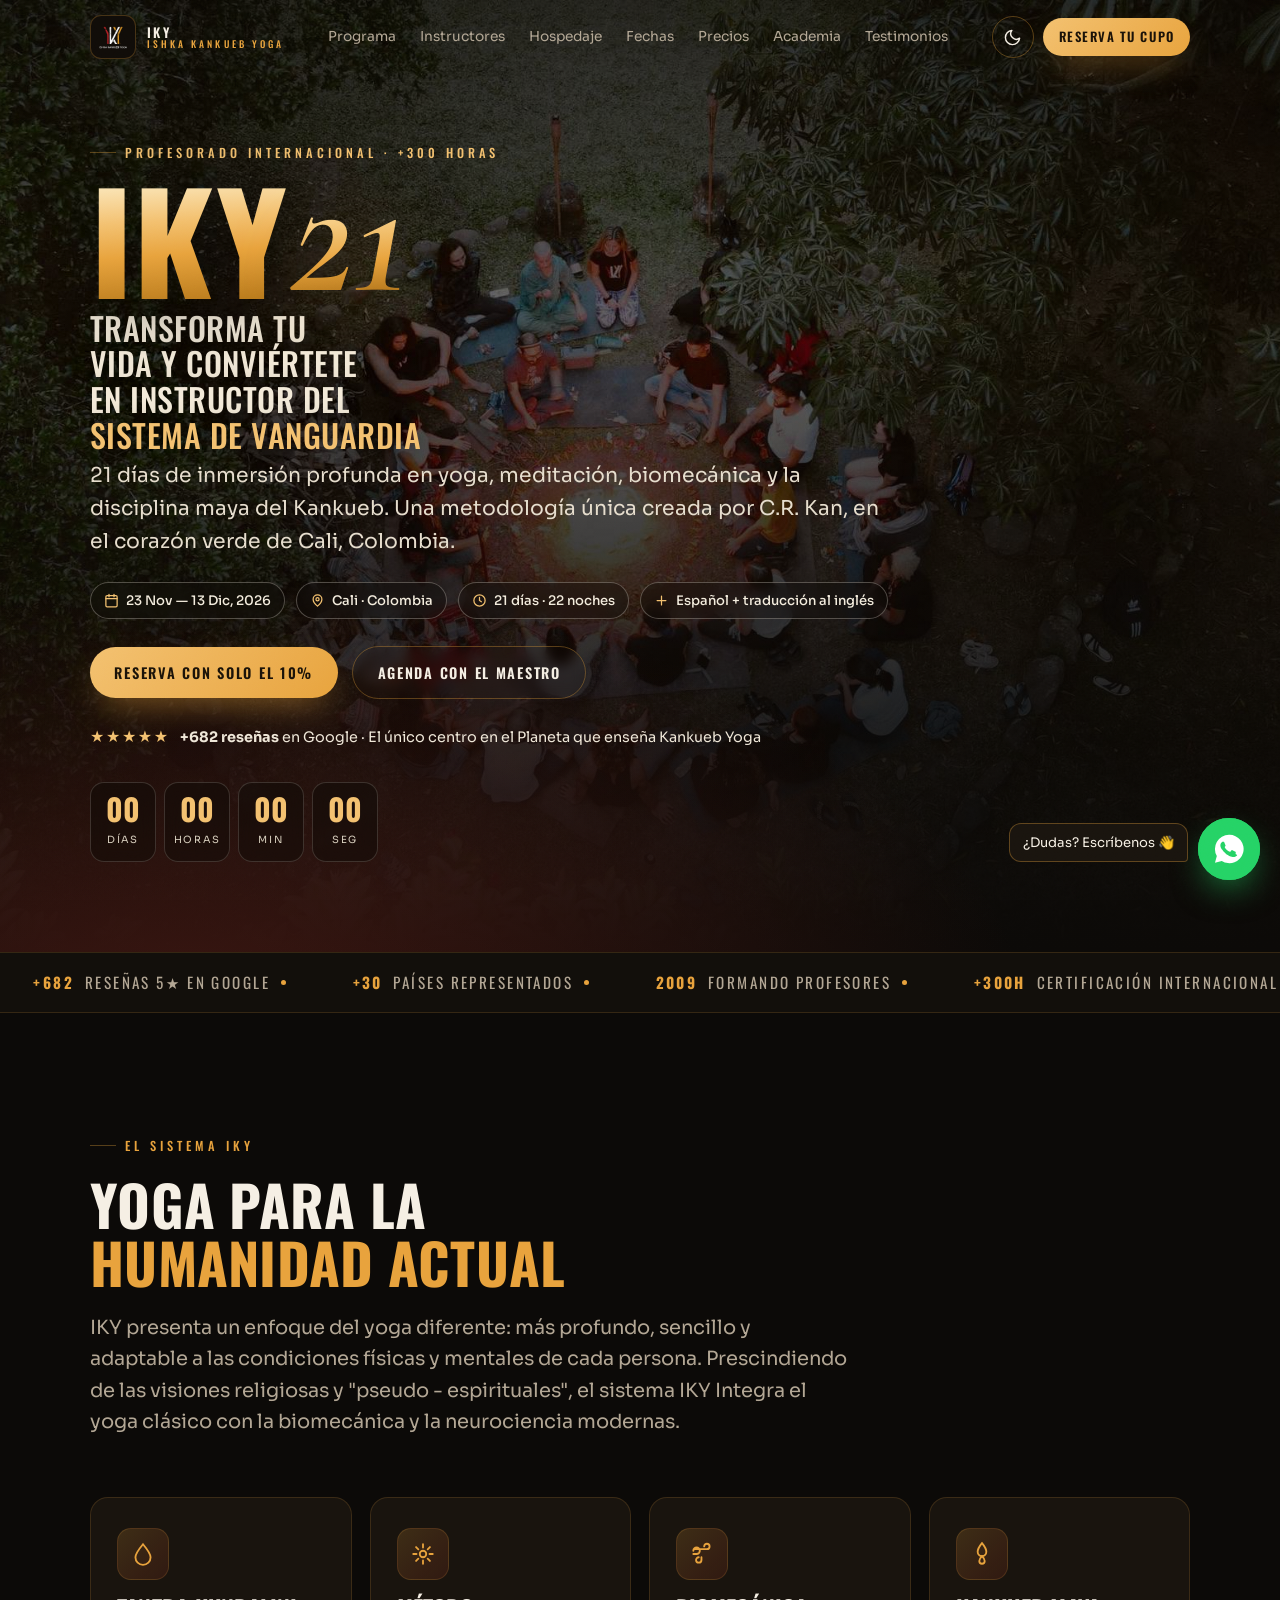
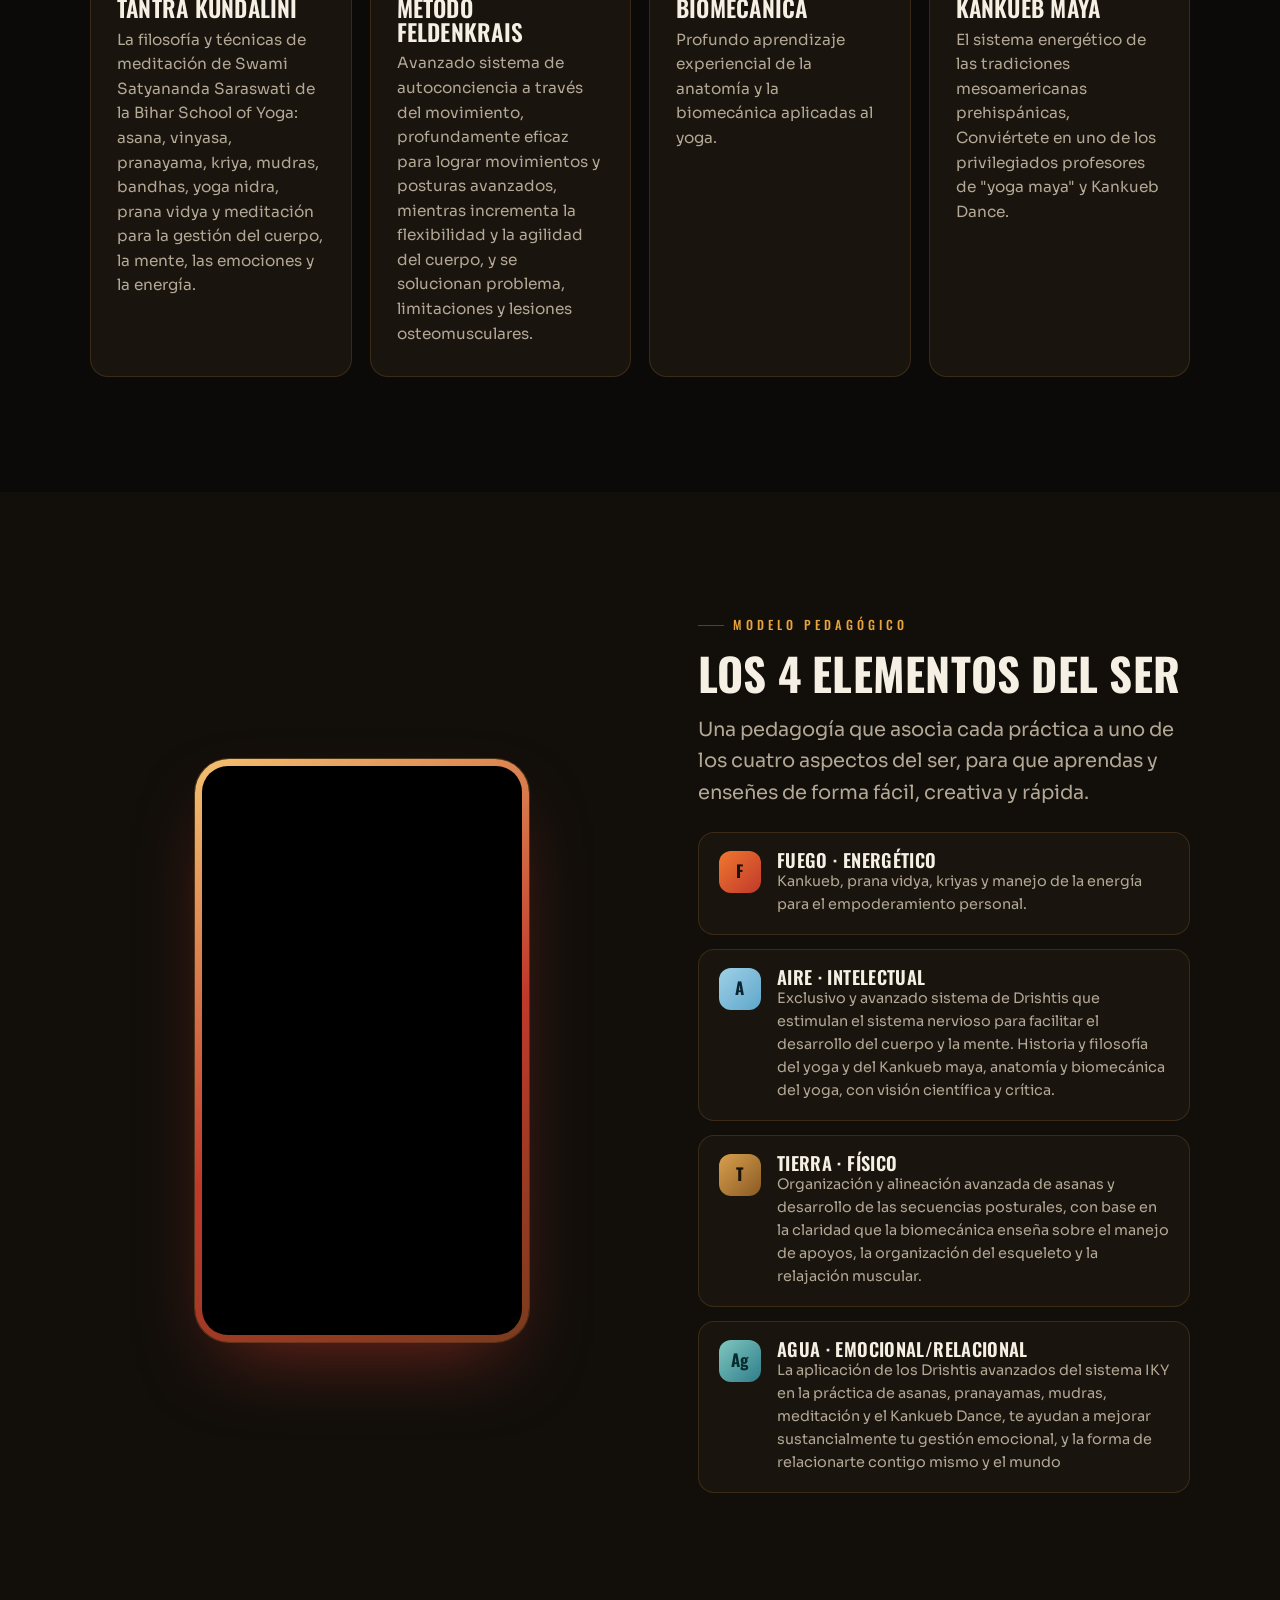
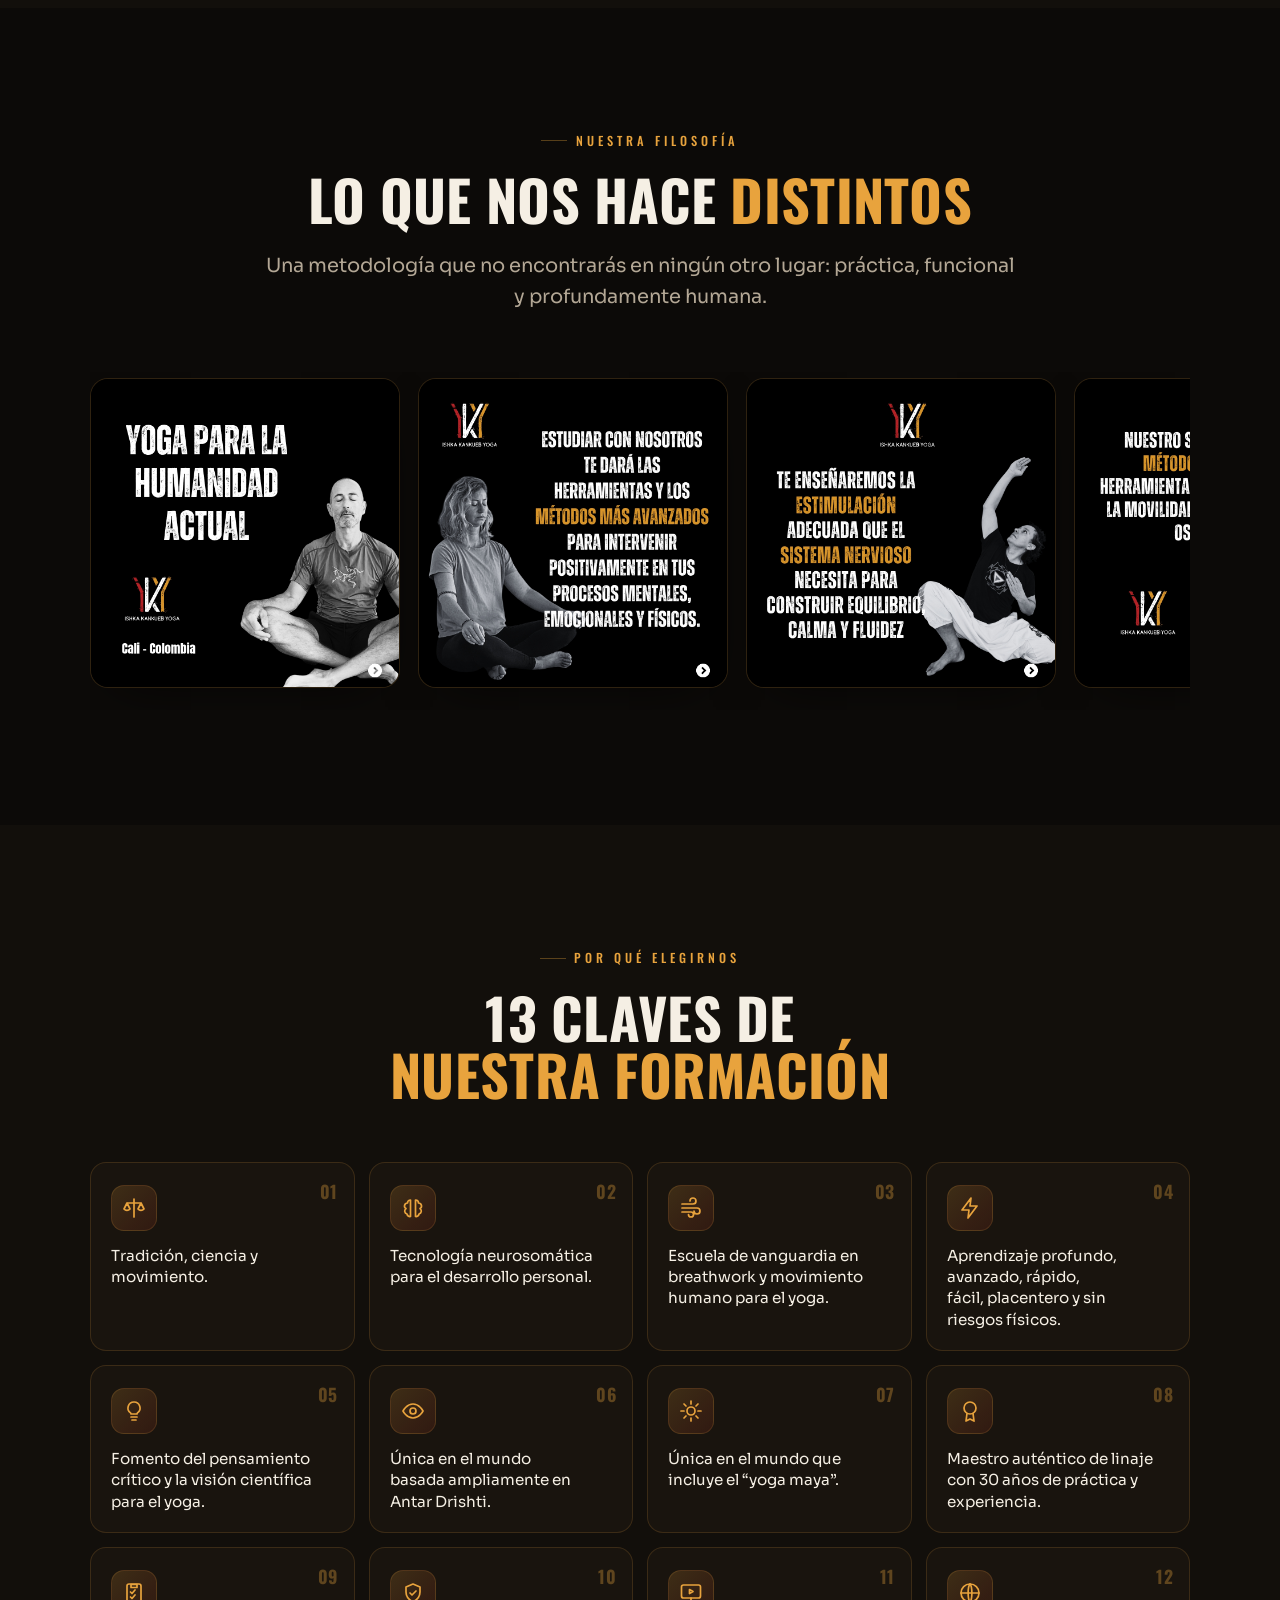
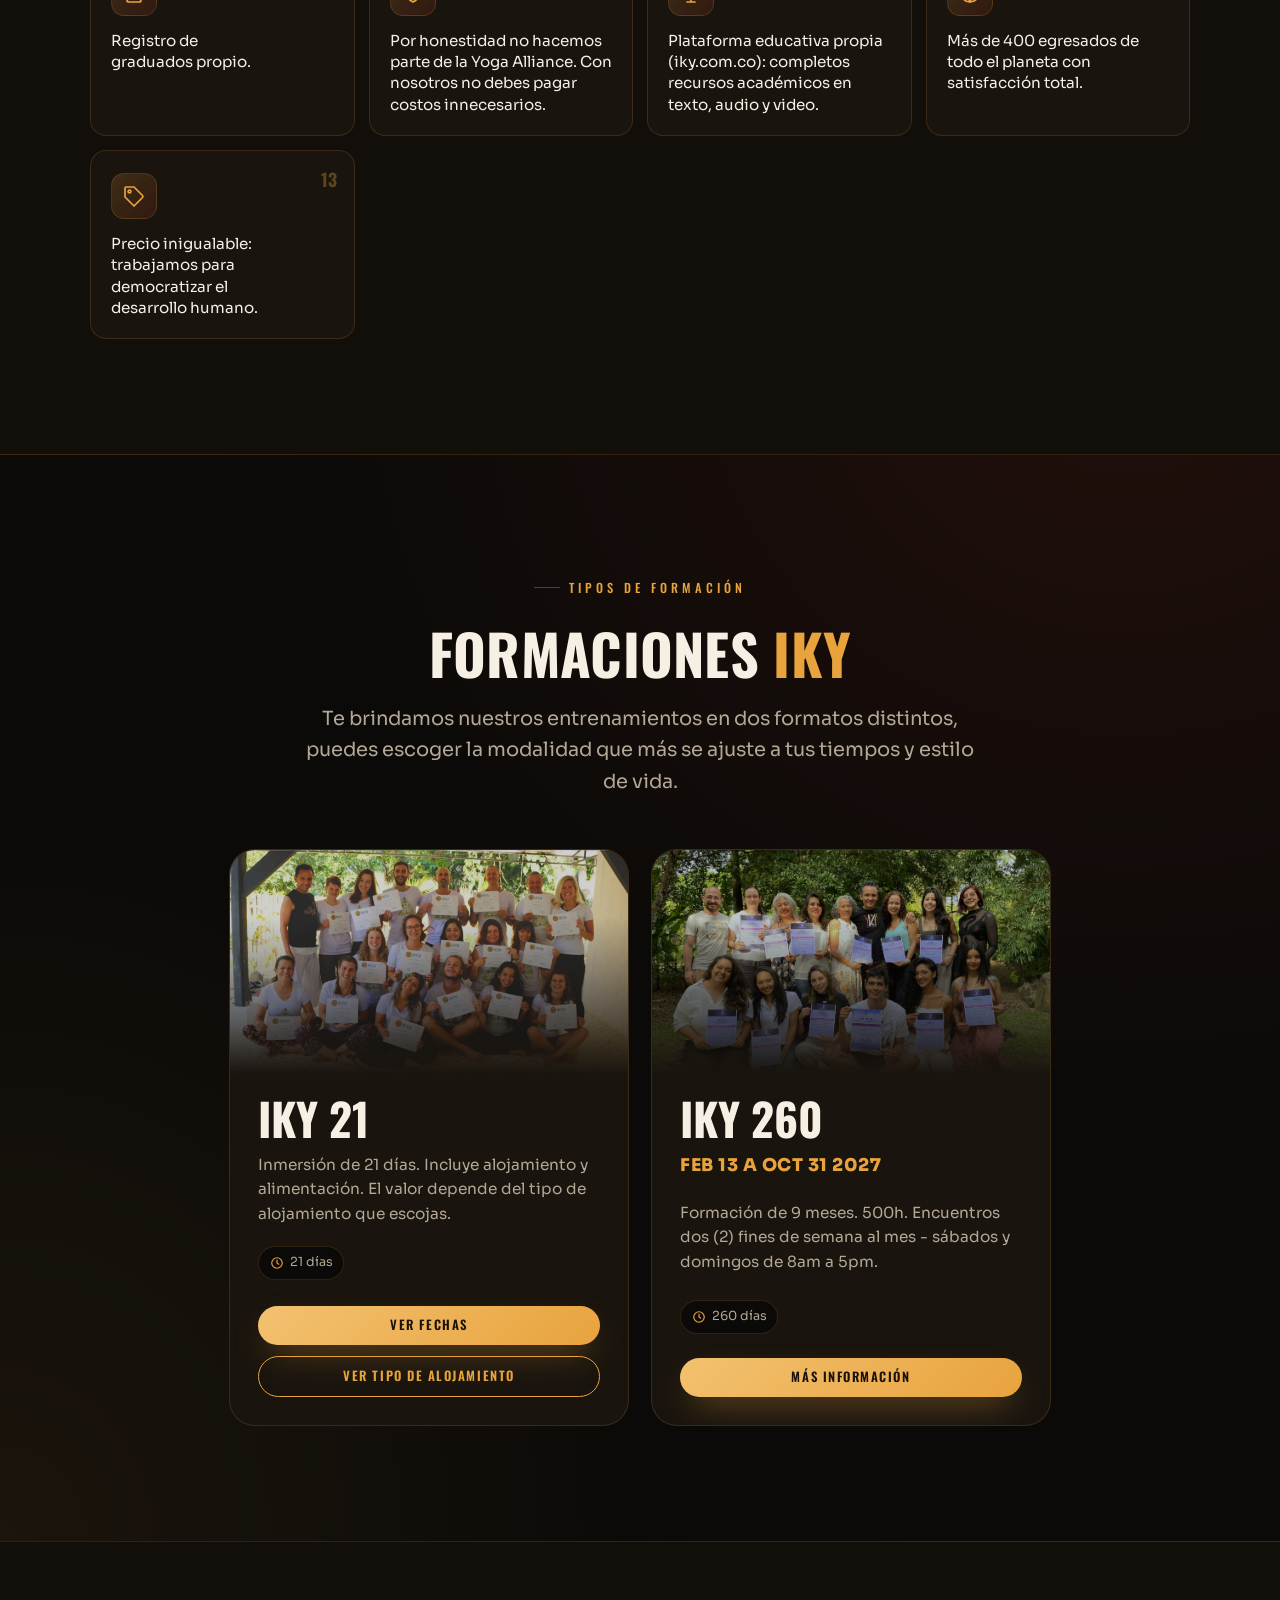
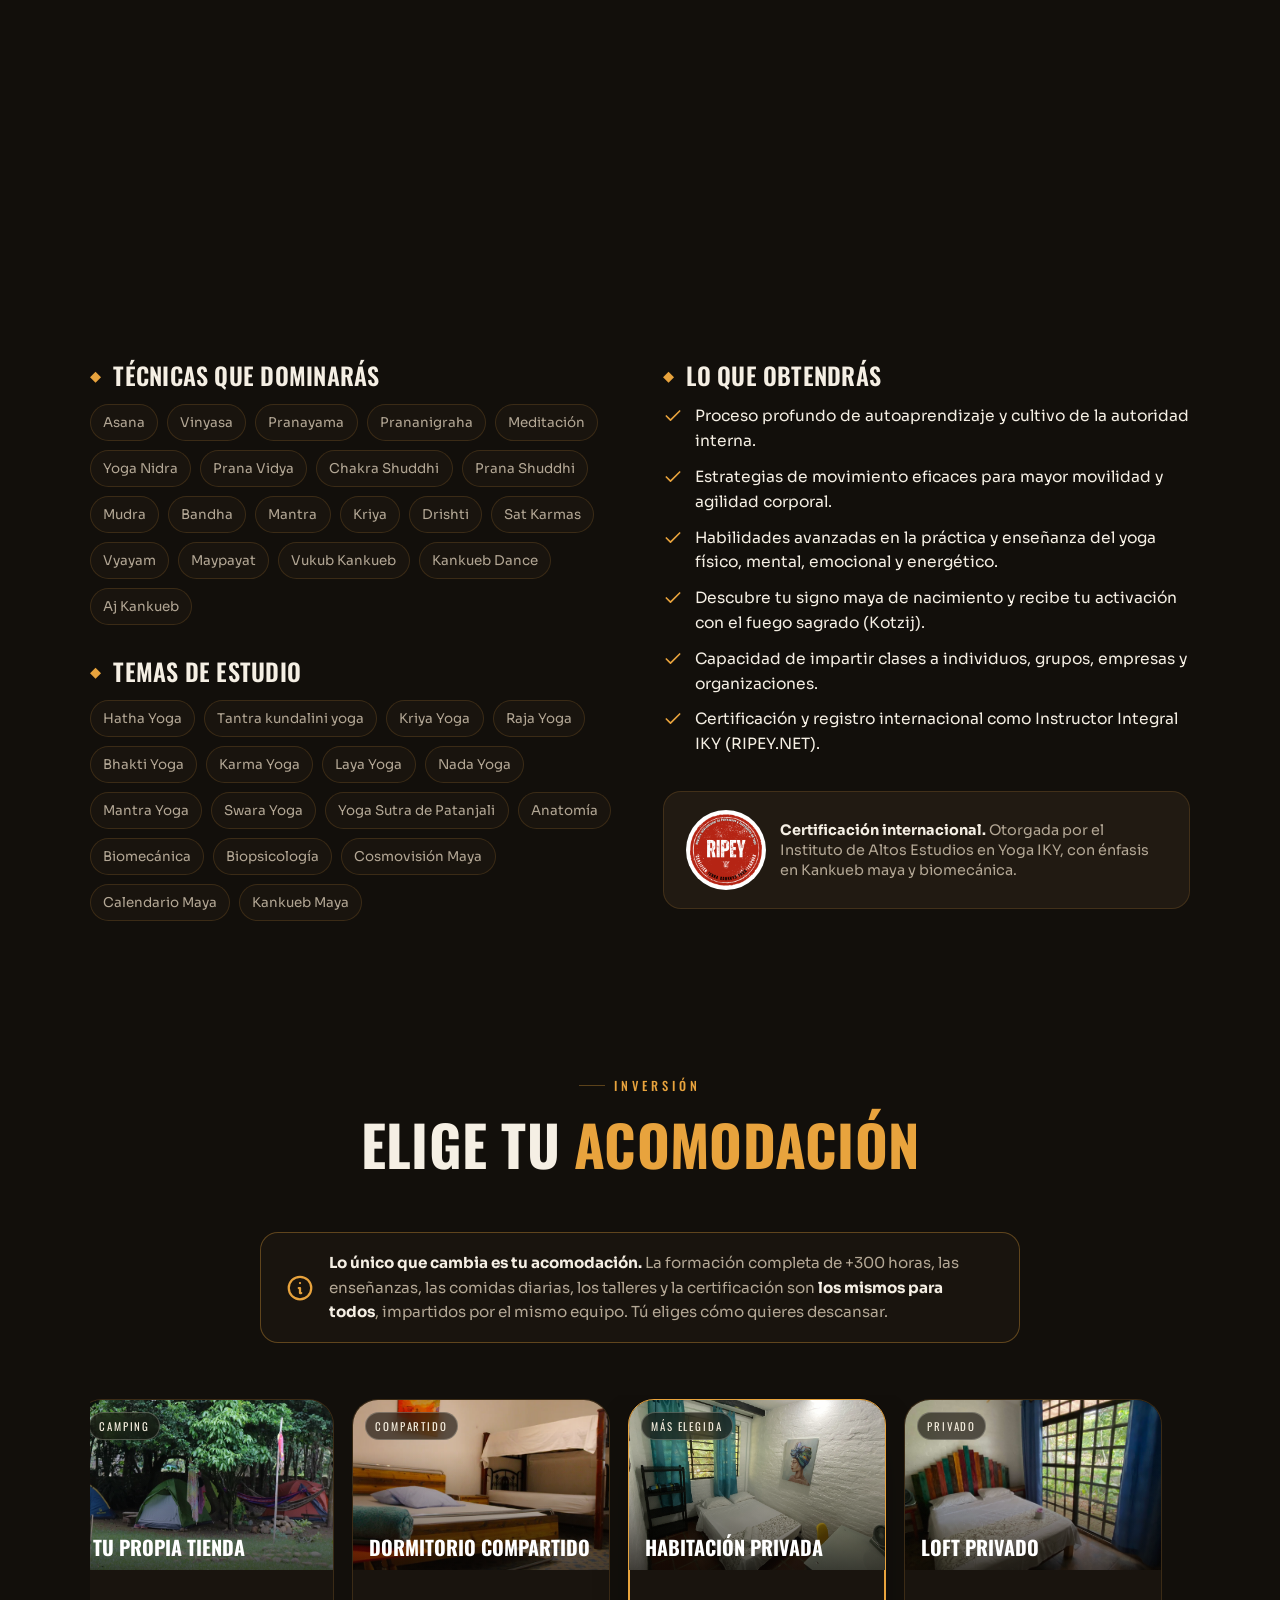
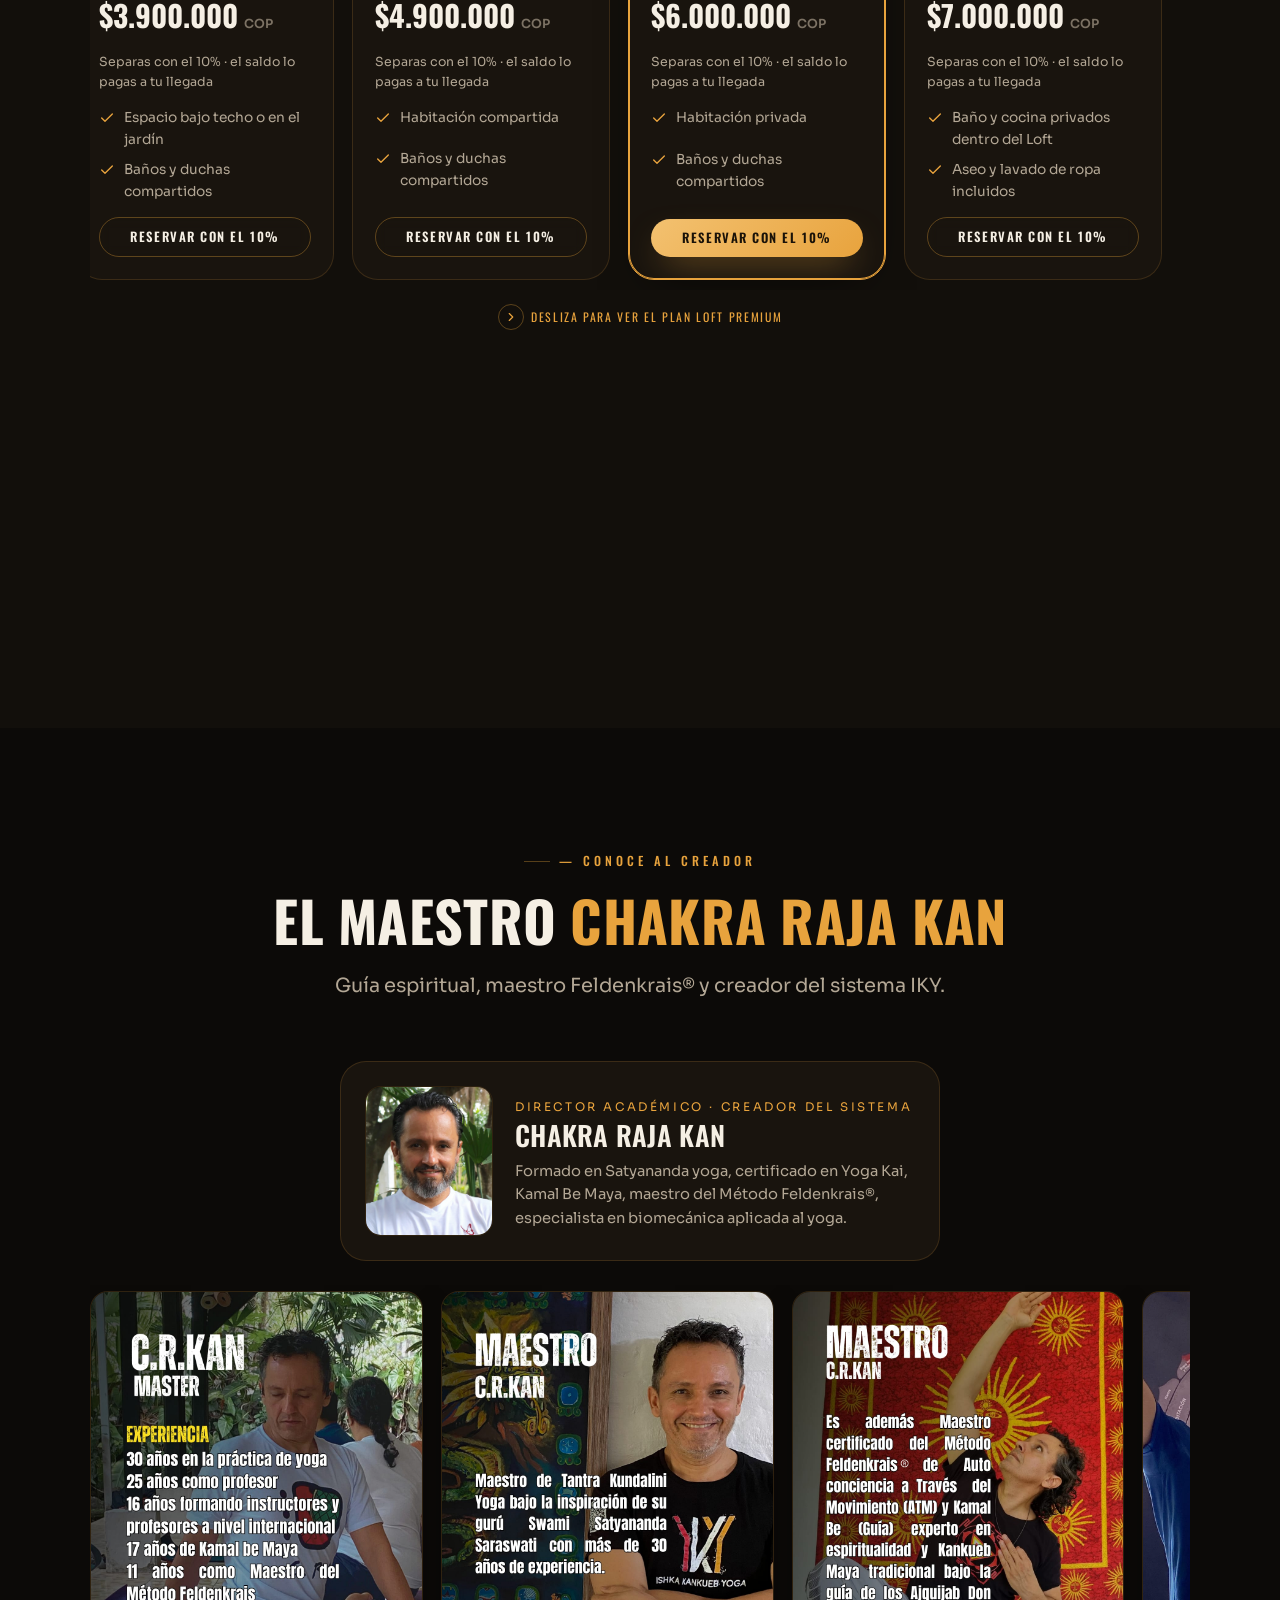
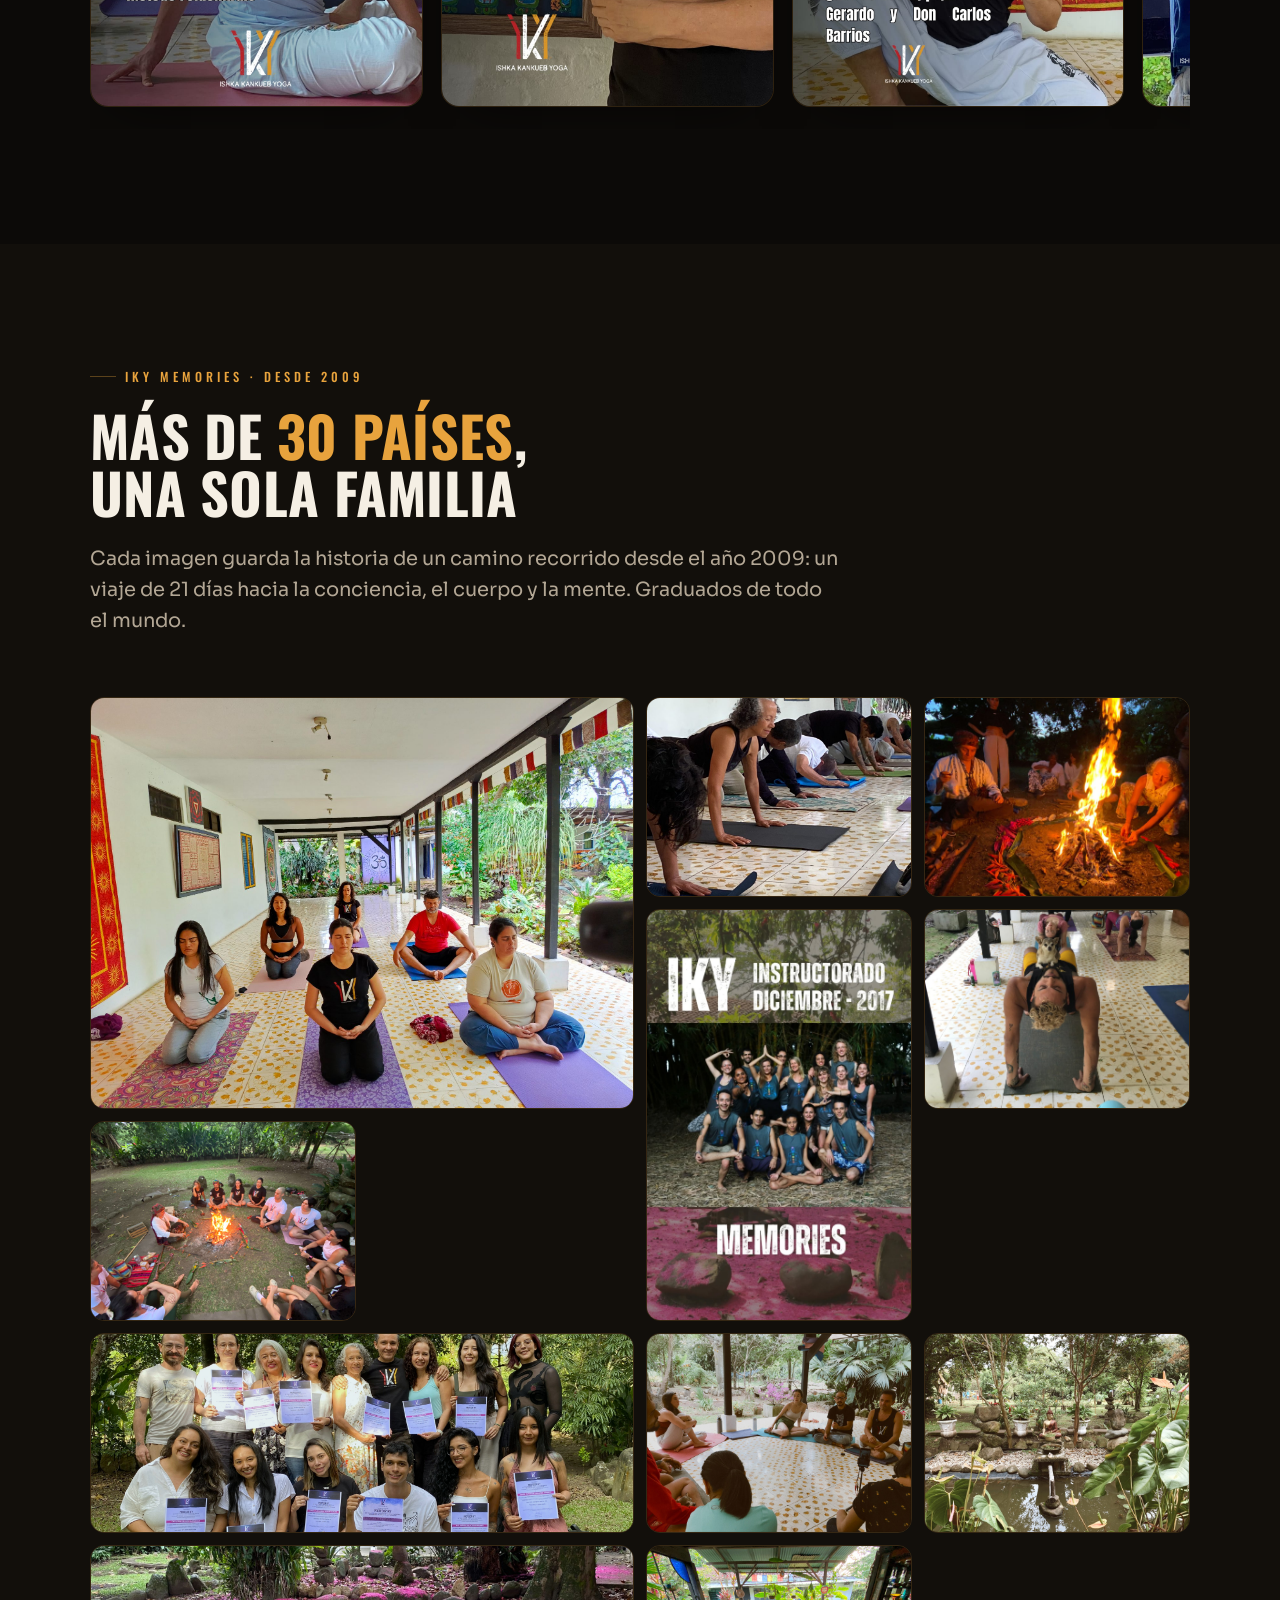
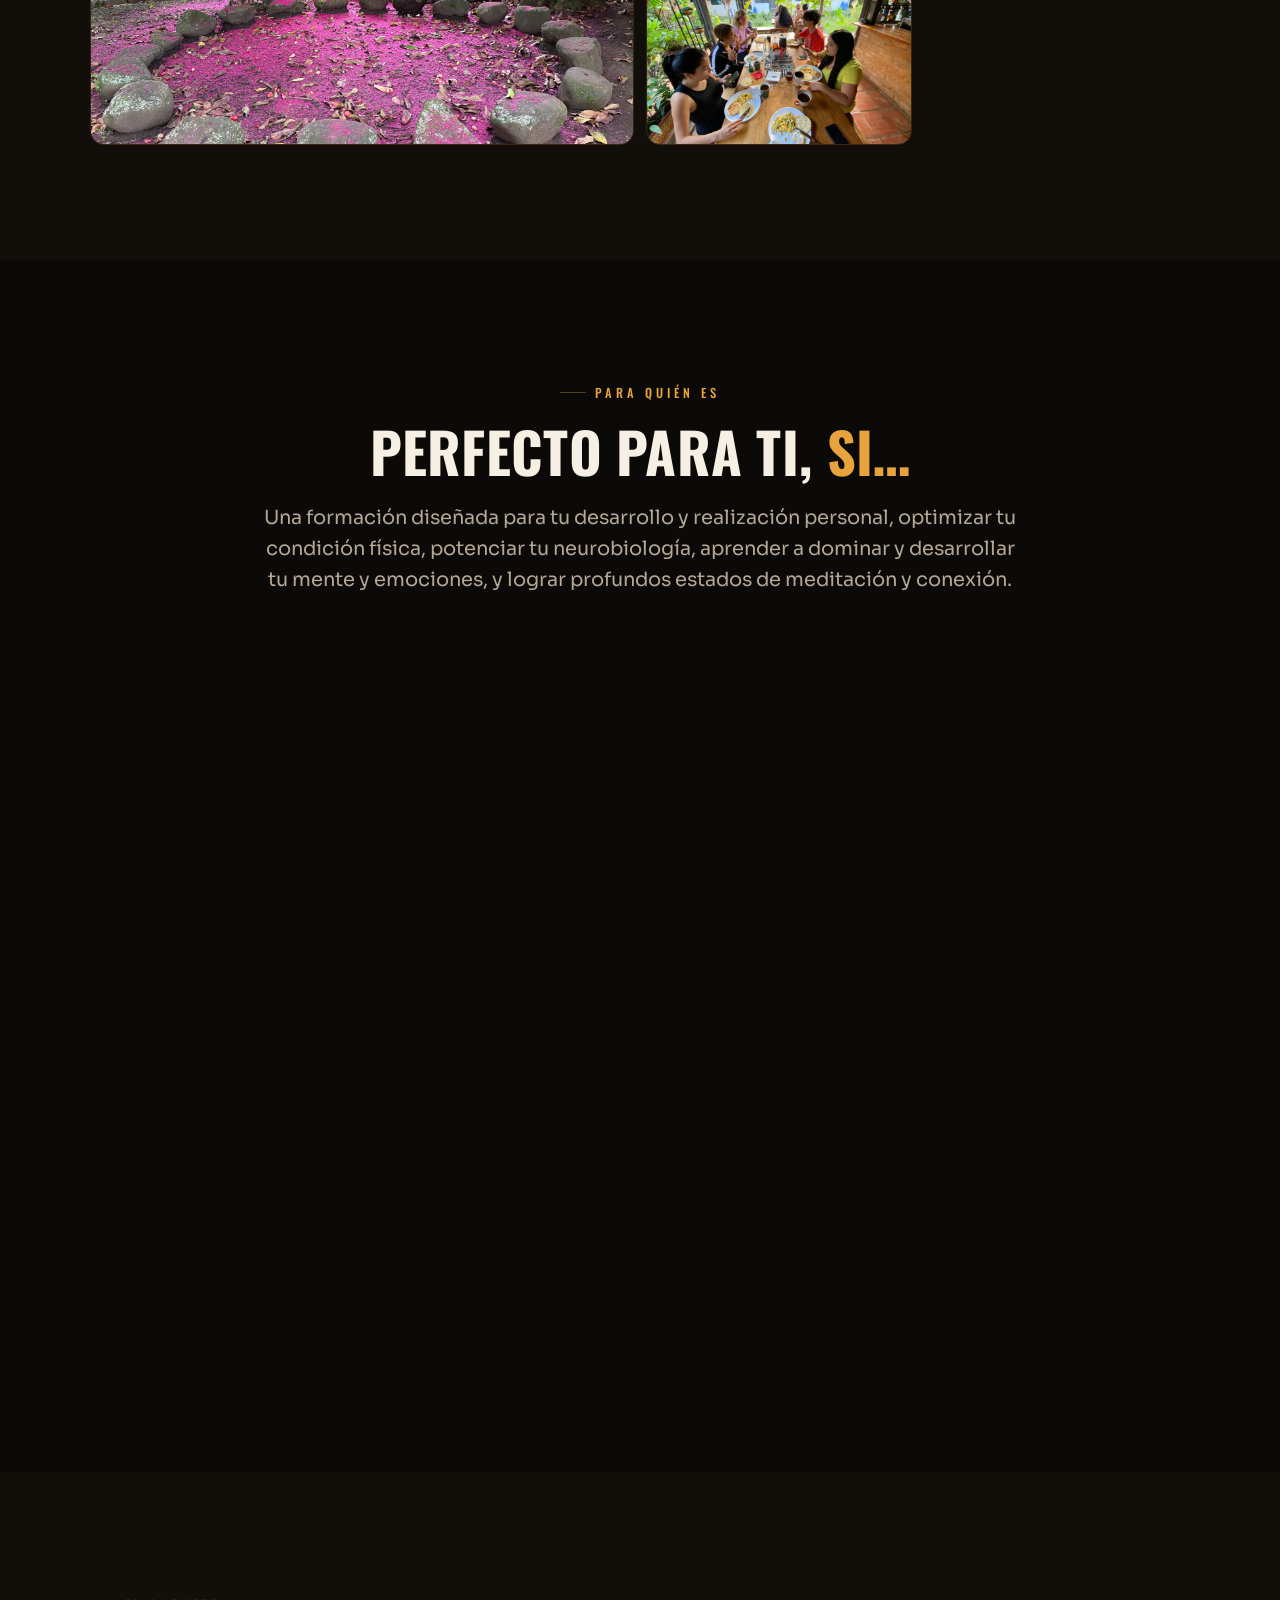
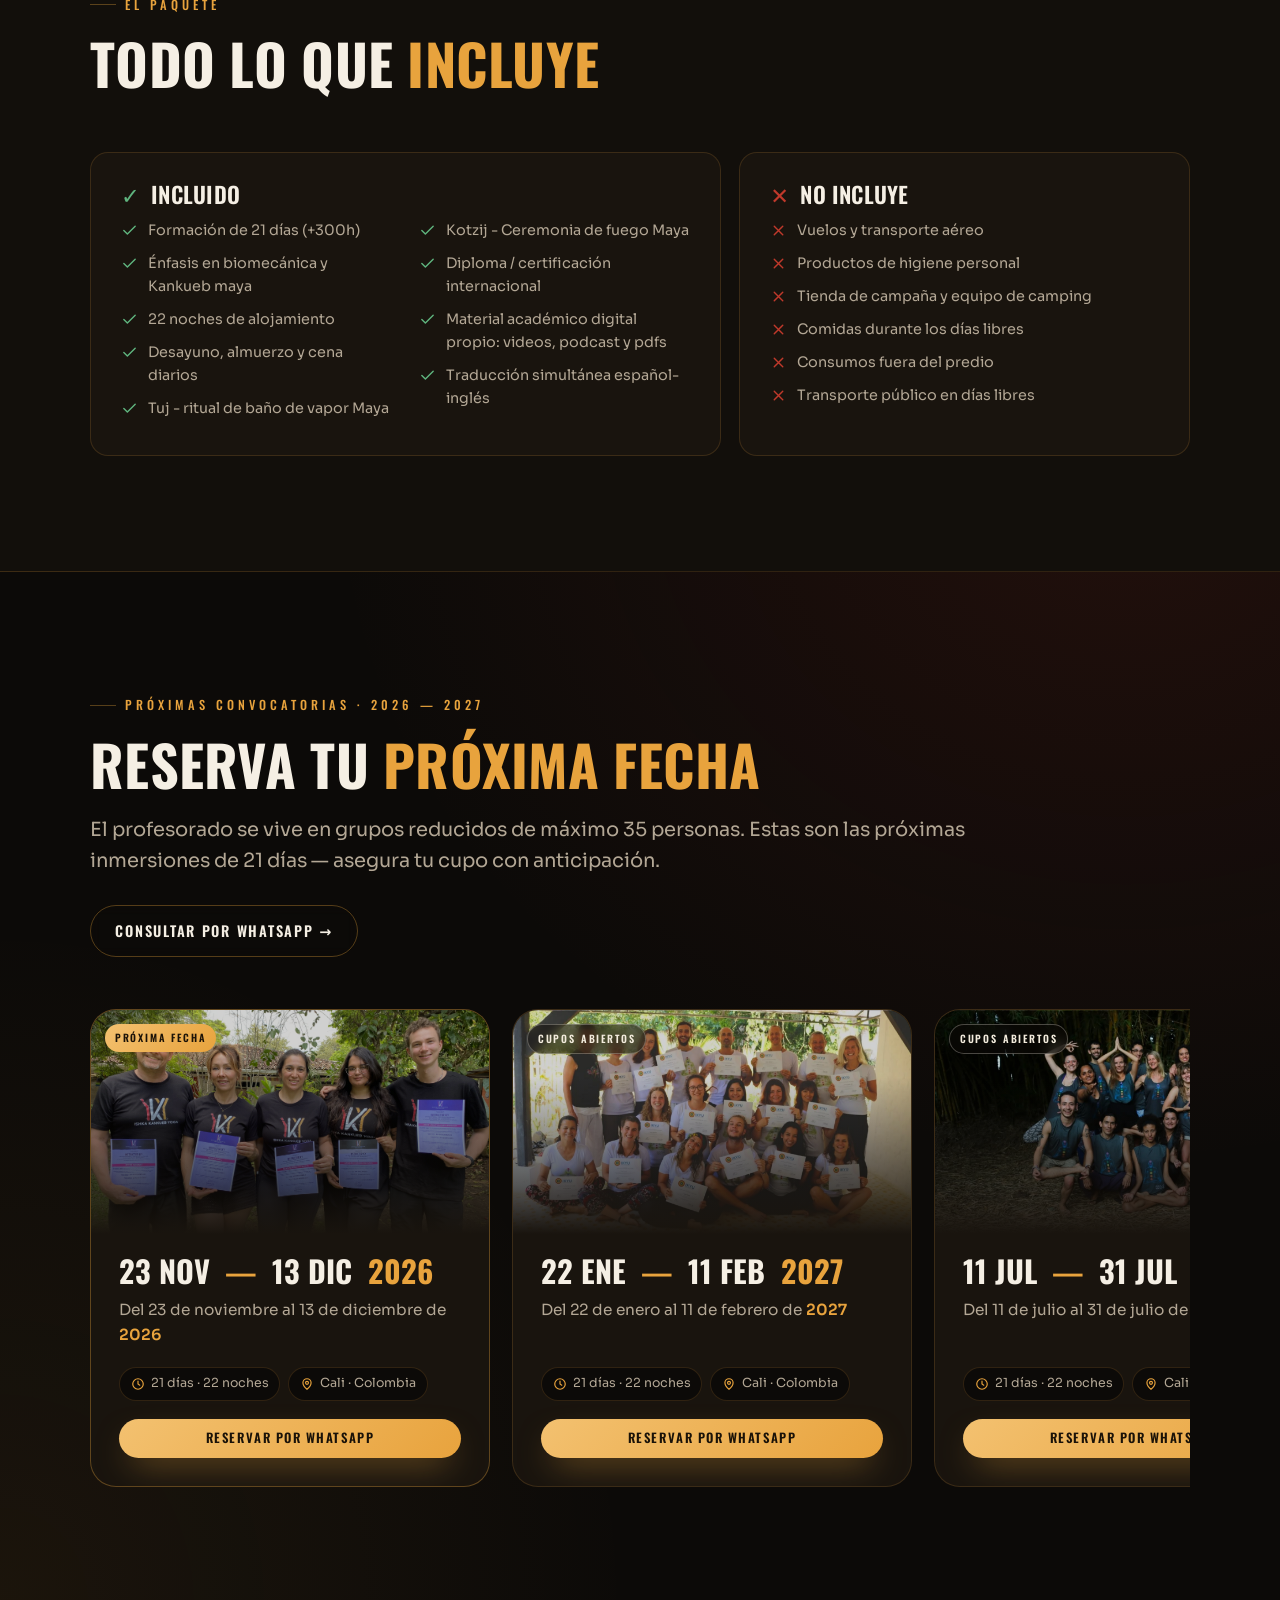
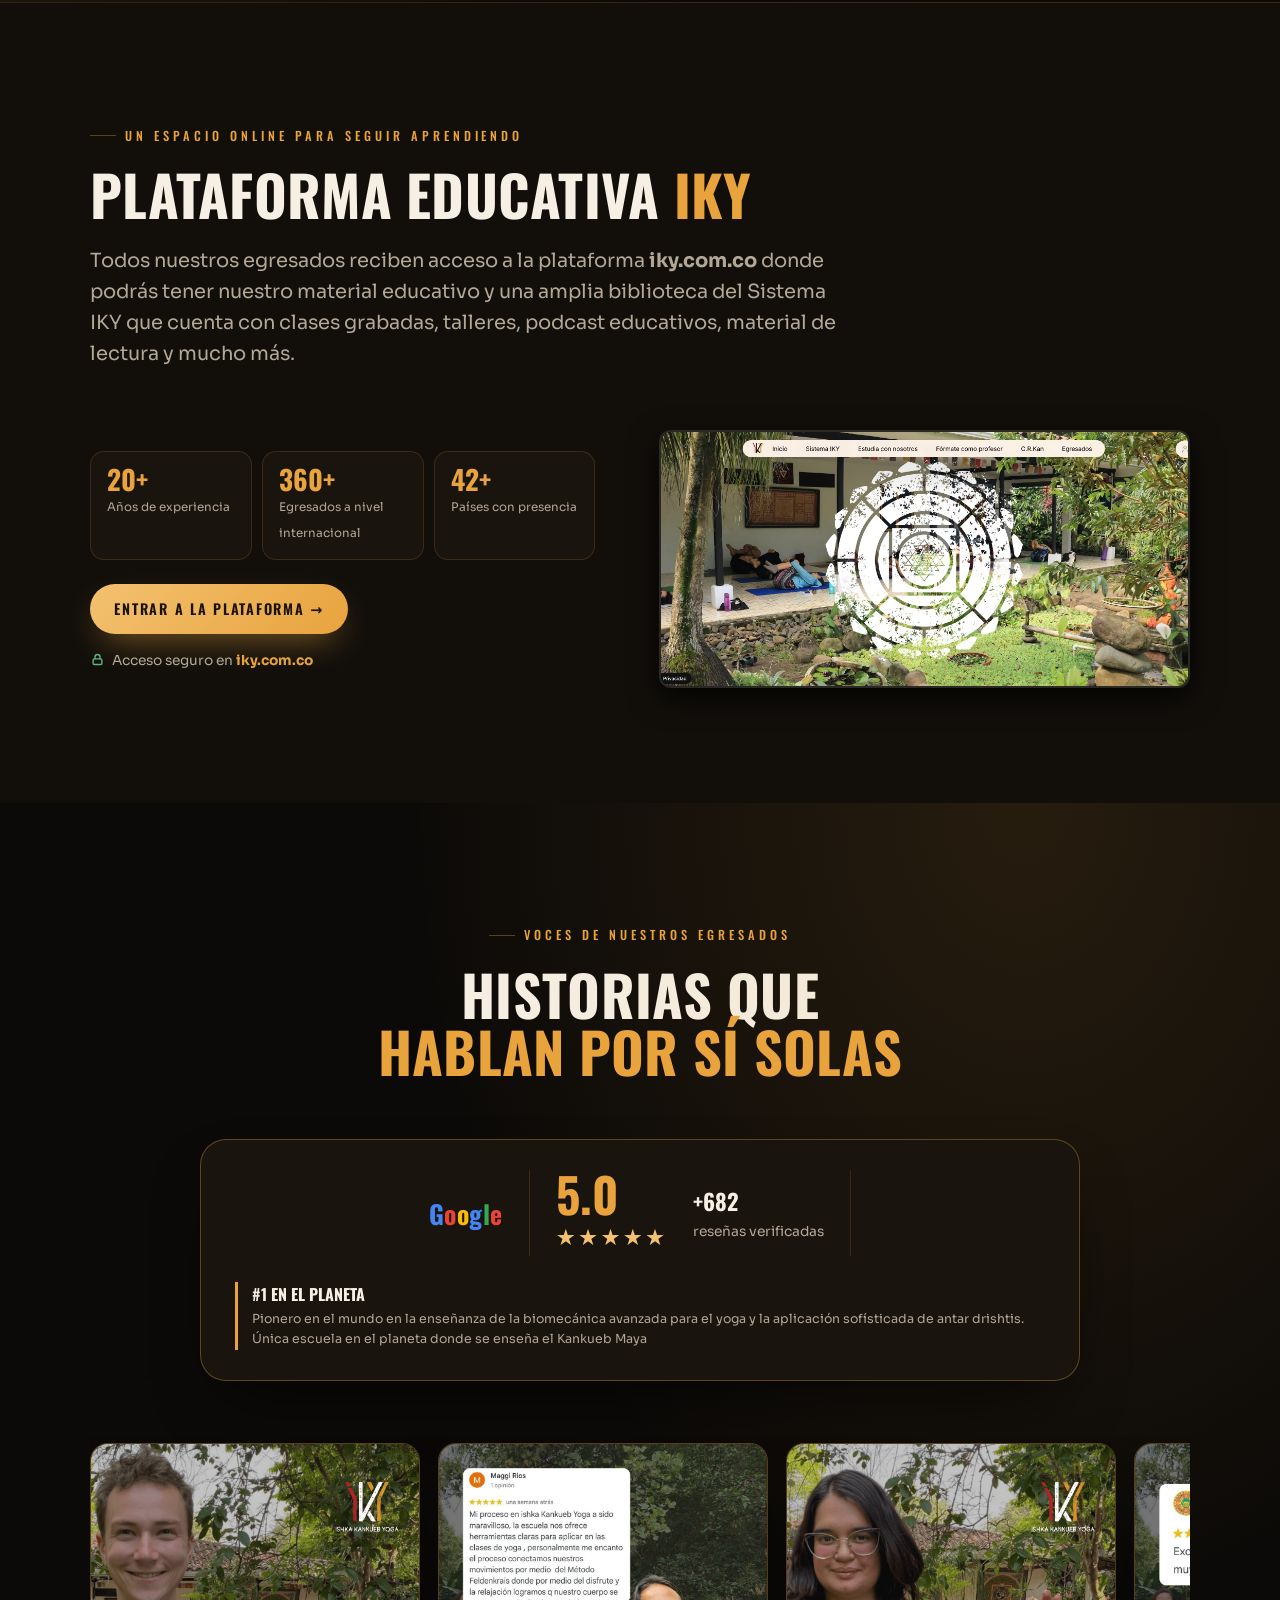
==== commit 2736ecb4: "Aviso de descuentos y precios especiales + corrección de fechas" ====
--- a/index.html
+++ b/index.html
@@ -332,7 +332,7 @@
       <article class="plan reveal">
         <div class="plan__img"><span class="plan__tag">Camping</span><img src="assets/img/g8.webp" alt=""><span class="plan__name">Tu propia tienda</span></div>
         <div class="plan__b">
-          <div class="plan__price"><b>US$590</b><span>USD</span></div>
+          <div class="plan__price"><b>$3.900.000</b><span>COP</span></div>
           <div class="plan__usd"><small>Separas con el 10% · el saldo lo pagas a tu llegada</small></div>
           <ul>
             <li><svg viewBox="0 0 24 24" fill="none" stroke="currentColor" stroke-width="2"><path d="M20 6 9 17l-5-5" stroke-linecap="round" stroke-linejoin="round"/></svg> Espacio bajo techo o en el jardín</li>
@@ -345,7 +345,7 @@
       <article class="plan reveal d1">
         <div class="plan__img"><span class="plan__tag">Compartido</span><img src="assets/img/g18.webp" alt=""><span class="plan__name">Dormitorio compartido</span></div>
         <div class="plan__b">
-          <div class="plan__price"><b>US$850</b><span>USD</span></div>
+          <div class="plan__price"><b>$4.900.000</b><span>COP</span></div>
           <div class="plan__usd"><small>Separas con el 10% · el saldo lo pagas a tu llegada</small></div>
           <ul>
             <li><svg viewBox="0 0 24 24" fill="none" stroke="currentColor" stroke-width="2"><path d="M20 6 9 17l-5-5" stroke-linecap="round" stroke-linejoin="round"/></svg> Habitación compartida</li>
@@ -358,7 +358,7 @@
       <article class="plan plan--feat reveal d2">
         <div class="plan__img"><span class="plan__tag">Más elegida</span><img src="assets/img/web/real-room2.jpg" alt=""><span class="plan__name">Habitación privada</span></div>
         <div class="plan__b">
-          <div class="plan__price"><b>US$1,150</b><span>USD</span></div>
+          <div class="plan__price"><b>$6.000.000</b><span>COP</span></div>
           <div class="plan__usd"><small>Separas con el 10% · el saldo lo pagas a tu llegada</small></div>
           <ul>
             <li><svg viewBox="0 0 24 24" fill="none" stroke="currentColor" stroke-width="2"><path d="M20 6 9 17l-5-5" stroke-linecap="round" stroke-linejoin="round"/></svg> Habitación privada</li>
@@ -371,7 +371,7 @@
       <article class="plan reveal d3">
         <div class="plan__img"><span class="plan__tag">Privado</span><img src="assets/img/web/real-room3.jpg" alt=""><span class="plan__name">Loft privado</span></div>
         <div class="plan__b">
-          <div class="plan__price"><b>US$1,450</b><span>USD</span></div>
+          <div class="plan__price"><b>$7.000.000</b><span>COP</span></div>
           <div class="plan__usd"><small>Separas con el 10% · el saldo lo pagas a tu llegada</small></div>
           <ul>
             <li><svg viewBox="0 0 24 24" fill="none" stroke="currentColor" stroke-width="2"><path d="M20 6 9 17l-5-5" stroke-linecap="round" stroke-linejoin="round"/></svg> Baño y cocina privados dentro del Loft</li>
@@ -384,7 +384,7 @@
       <article class="plan reveal d3">
         <div class="plan__img"><span class="plan__tag">Premium</span><img src="assets/img/web/real-room1.jpg" alt=""><span class="plan__name">Loft Premium</span></div>
         <div class="plan__b">
-          <div class="plan__price"><b>US$2,950</b><span>USD</span></div>
+          <div class="plan__price"><b>$10.500.000</b><span>COP</span></div>
           <div class="plan__usd"><small>Separas con el 10% · el saldo lo pagas a tu llegada</small></div>
           <ul>
             <li><svg viewBox="0 0 24 24" fill="none" stroke="currentColor" stroke-width="2"><path d="M20 6 9 17l-5-5" stroke-linecap="round" stroke-linejoin="round"/></svg> Baño y cocina privados dentro del Loft</li>
@@ -398,6 +398,24 @@
     <div class="rail-hint price-hint" aria-hidden="true">
       <span class="rail-hint__ic"><svg viewBox="0 0 24 24" fill="none" stroke="currentColor" stroke-width="2"><path d="M9 6l6 6-6 6" stroke-linecap="round" stroke-linejoin="round"/></svg></span>
       Desliza para ver el plan Loft Premium
+    </div>
+
+    <!-- ============ AVISO: DESCUENTOS Y PRECIOS ESPECIALES ============ -->
+    <div class="price-promo-banner reveal">
+      <div class="price-promo-banner__content">
+        <span class="price-promo-banner__tag">
+          <svg viewBox="0 0 24 24" fill="none" stroke="currentColor" stroke-width="2"><path d="M12 2v20M17 5H9.5a3.5 3.5 0 0 0 0 7h5a3.5 3.5 0 0 1 0 7H6" stroke-linecap="round" stroke-linejoin="round"/></svg>
+          Beneficio Exclusivo
+        </span>
+        <h3 class="price-promo-banner__title">Ofrecemos descuentos y precios especiales</h3>
+        <p class="price-promo-banner__desc"><strong>Contáctanos y pregunta por ellos.</strong> Escríbenos directamente para conocer opciones de pronto pago, facilidades de financiamiento o planes para parejas y grupos.</p>
+      </div>
+      <div class="price-promo-banner__action">
+        <a href="https://wa.me/573013473398?text=Hola%20IKY,%20vi%20las%20acomodaciones%20del%20profesorado%20y%20quiero%20preguntar%20por%20los%20descuentos%20y%20precios%20especiales" target="_blank" rel="noopener" class="price-promo-banner__btn" aria-label="Preguntar por descuentos y precios especiales por WhatsApp">
+          <svg viewBox="0 0 24 24" fill="currentColor"><path d="M12 2a10 10 0 0 0-8.6 15l-1.3 4.7 4.8-1.3A10 10 0 1 0 12 2Zm5.8 14.2c-.2.7-1.4 1.3-2 1.4-.5.1-1.2.1-1.9-.1-.4-.1-1-.3-1.7-.6-3-1.3-4.9-4.3-5.1-4.5-.1-.2-1.2-1.5-1.2-2.9s.7-2 1-2.3c.2-.3.5-.3.7-.3h.5c.2 0 .4 0 .6.5l.8 1.9c.1.2.1.4 0 .5l-.3.5c-.1.2-.3.3-.1.6.1.3.6 1.1 1.4 1.8 1 .9 1.8 1.1 2 1.2.3.1.4.1.6-.1l.7-.9c.2-.3.4-.2.6-.1l1.8.9c.3.1.4.2.5.3.1.2.1.8-.1 1.5Z"/></svg>
+          <span>Preguntar por descuentos</span>
+        </a>
+      </div>
     </div>
   </div>
 </section>
--- a/assets/css/styles.css
+++ b/assets/css/styles.css
@@ -626,6 +626,153 @@
 @media (max-width:640px){
   .price-grid>.plan{flex:0 0 82%}
 }
+
+/* ---------- Aviso Promocional: Descuentos y Precios Especiales ---------- */
+.price-promo-banner{
+  position:relative;
+  margin:clamp(28px,4.5vw,44px) auto 0;
+  max-width:960px;
+  background:linear-gradient(135deg,rgba(232,163,61,.14) 0%,rgba(25,20,14,.92) 50%,rgba(192,57,43,.14) 100%);
+  border:1px solid var(--line-strong);
+  border-radius:var(--r-lg);
+  padding:clamp(22px,3vw,30px) clamp(20px,3.5vw,36px);
+  box-shadow:0 18px 45px -12px rgba(232,163,61,.28), 0 0 0 1px rgba(232,163,61,.18) inset;
+  display:flex;
+  align-items:center;
+  justify-content:space-between;
+  gap:26px;
+  overflow:hidden;
+  transition:transform .3s ease, box-shadow .3s ease;
+}
+.price-promo-banner:hover{
+  transform:translateY(-3px);
+  box-shadow:0 24px 55px -12px rgba(232,163,61,.4), 0 0 0 1px rgba(243,193,112,.35) inset;
+}
+.price-promo-banner::before{
+  content:"";
+  position:absolute;
+  inset:-50%;
+  background:radial-gradient(circle at 30% 50%,rgba(232,163,61,.18),transparent 60%),
+             radial-gradient(circle at 80% 50%,rgba(192,57,43,.15),transparent 60%);
+  pointer-events:none;
+}
+.price-promo-banner__content{
+  position:relative;
+  z-index:2;
+  display:flex;
+  flex-direction:column;
+  gap:8px;
+}
+.price-promo-banner__tag{
+  display:inline-flex;
+  align-items:center;
+  gap:7px;
+  align-self:flex-start;
+  font-family:var(--font-display);
+  font-size:.72rem;
+  letter-spacing:.16em;
+  text-transform:uppercase;
+  font-weight:700;
+  color:var(--gold-bright);
+  background:rgba(232,163,61,.16);
+  border:1px solid rgba(232,163,61,.35);
+  padding:.32em .85em;
+  border-radius:999px;
+}
+.price-promo-banner__tag svg{
+  width:14px;
+  height:14px;
+  color:var(--gold);
+}
+.price-promo-banner__title{
+  font-family:var(--font-display);
+  font-size:clamp(1.2rem,2.6vw,1.7rem);
+  font-weight:700;
+  text-transform:uppercase;
+  letter-spacing:.04em;
+  color:#fff;
+  line-height:1.2;
+  margin:0;
+}
+.price-promo-banner__title span{
+  color:var(--gold-bright);
+}
+.price-promo-banner__desc{
+  font-size:clamp(.88rem,1.6vw,.98rem);
+  color:var(--text);
+  opacity:.92;
+  margin:0;
+  line-height:1.45;
+}
+.price-promo-banner__desc strong{
+  color:var(--gold-bright);
+}
+.price-promo-banner__action{
+  position:relative;
+  z-index:2;
+  flex:none;
+}
+.price-promo-banner__btn{
+  display:inline-flex;
+  align-items:center;
+  justify-content:center;
+  gap:10px;
+  padding:14px 26px;
+  font-family:var(--font-display);
+  font-size:.92rem;
+  font-weight:700;
+  text-transform:uppercase;
+  letter-spacing:.08em;
+  border-radius:999px;
+  background:linear-gradient(135deg,var(--gold-bright),var(--gold));
+  color:#1a1208;
+  text-decoration:none;
+  box-shadow:0 12px 28px -8px rgba(232,163,61,.7);
+  transition:transform .25s ease, box-shadow .25s ease;
+  white-space:nowrap;
+}
+.price-promo-banner__btn:hover{
+  transform:translateY(-3px) scale(1.02);
+  box-shadow:0 18px 40px -8px rgba(232,163,61,.85);
+}
+.price-promo-banner__btn svg{
+  width:20px;
+  height:20px;
+  flex:none;
+}
+[data-theme="light"] .price-promo-banner{
+  background:linear-gradient(135deg,rgba(232,163,61,.18) 0%,var(--surface) 55%,rgba(192,57,43,.08) 100%);
+  box-shadow:0 18px 45px -12px rgba(184,121,27,.22);
+}
+[data-theme="light"] .price-promo-banner__title{
+  color:var(--text);
+}
+[data-theme="light"] .price-promo-banner__desc{
+  color:var(--dim);
+}
+@media (max-width:820px){
+  .price-promo-banner{
+    flex-direction:column;
+    text-align:center;
+    align-items:center;
+    gap:20px;
+    padding:24px 20px;
+  }
+  .price-promo-banner__content{
+    align-items:center;
+  }
+  .price-promo-banner__tag{
+    align-self:center;
+  }
+  .price-promo-banner__action{
+    width:100%;
+  }
+  .price-promo-banner__btn{
+    width:100%;
+    padding:13px 20px;
+  }
+}
+
 
 /* ---------- Agenda · maestro profile + cal ---------- */
 .agenda{align-items:stretch}
